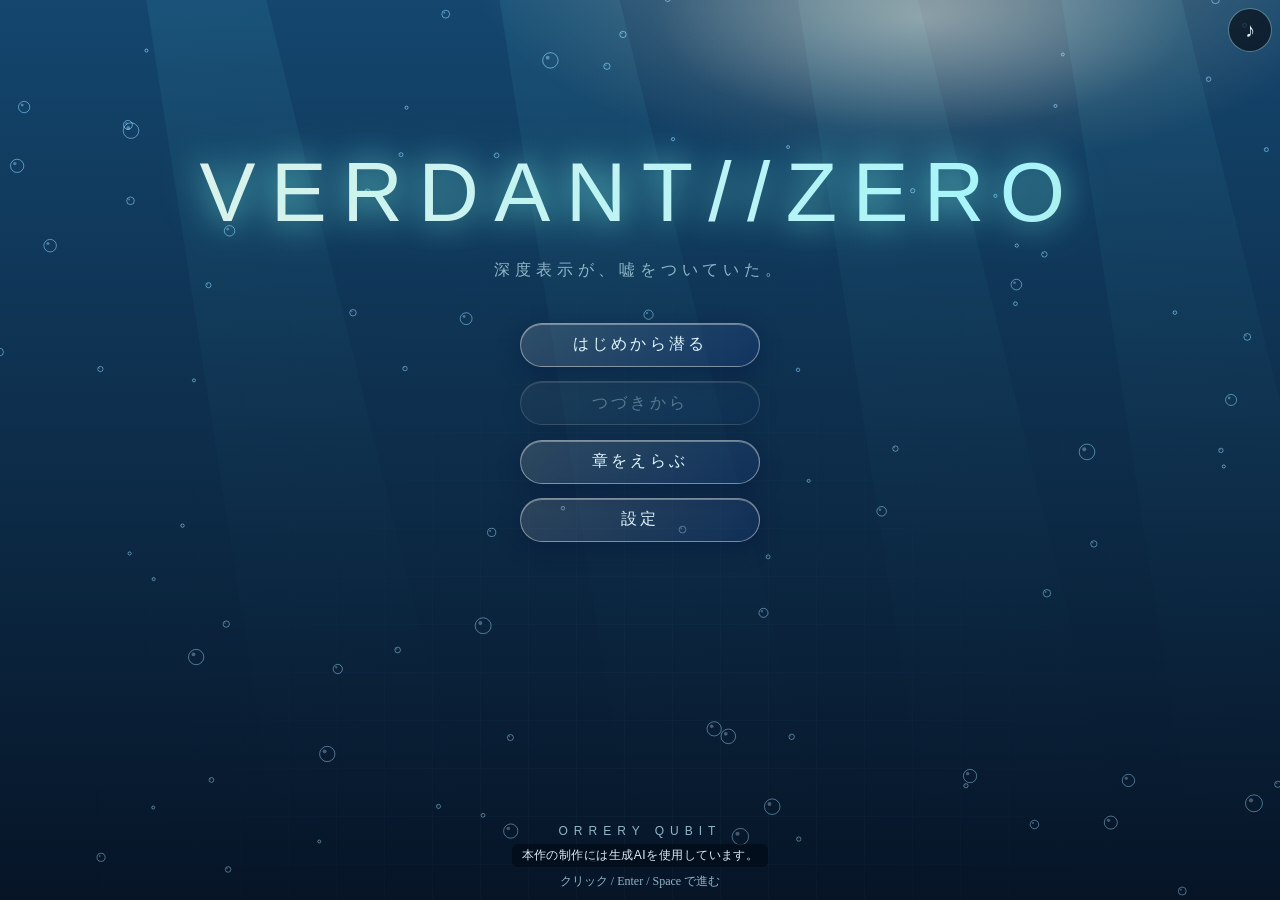
==== rpg/index.html @ 8828c5b6 "VERDANT//ZERO games: rpg and arena" ====
<!doctype html>
<html lang="ja">
<head>
<meta charset="utf-8">
<meta name="viewport" content="width=device-width,initial-scale=1">
<title>VERDANT//ZERO</title>
<link rel="icon" href="favicon.svg" type="image/svg+xml">
<link rel="alternate icon" href="favicon.ico">
<link rel="stylesheet" href="css/style.css">
</head>
<body>
<canvas id="sea"></canvas>
<div id="app">
  <button id="muteBtn" type="button" aria-label="音を消す" aria-pressed="false" title="音を消す（M）">♪</button>
    <section id="title" class="screen active">
    <div class="logo"><span class="v">VERDANT</span><span class="sl">//</span><span class="z">ZERO</span></div>
    <p class="sub">深度表示が、嘘をついていた。</p>
    <nav class="menu">
      <button data-act="new">はじめから潜る</button>
      <button data-act="continue" id="btnContinue">つづきから</button>
      <button data-act="chapters">章をえらぶ</button>
      <button data-act="config">設定</button>
    </nav>
    <footer class="title-foot">
      <p class="team">ORRERY QUBIT</p>
      <p class="ai-note" id="aiNote">本作の制作には生成AIを使用しています。</p>
      <p class="hint">クリック / Enter / Space で進む</p>
    </footer>
  </section>
    <section id="story" class="screen">
    <header id="hud">
      <div class="ep" id="hudEp"></div>
      <div class="depth" id="hudDepth"></div>
      <div class="me"><span class="nm" id="hudName">？？？</span> <span id="hudLv"></span> <span id="hudJob"></span>
        <span class="hp" id="hudHp"></span> <span id="hudPrs"></span> <span id="hudFrg"></span>
        <span class="harp" id="hudHarp" title="銛"></span></div>
      <div class="party" id="hudParty"></div>
    </header>
    <div id="stage"><img id="portrait" alt=""><div id="ptName"></div></div>
    <div id="textbox"><div id="text"></div><div id="next">▼</div></div>
    <nav id="sysbar"><button data-act="auto">オート</button><button data-act="log">ログ</button><button data-act="save">セーブ</button><button data-act="load">ロード</button><button data-act="config">設定</button><button data-act="totitle">タイトル</button></nav>
  </section>
    <section id="battle" class="screen">
    <div id="bTop"><div id="eName"></div><div id="eBar"><i></i></div><div id="eHp"></div><div id="bInfo"></div></div>
    <div id="bField"><div id="enemySprite"></div><div id="pops"></div><div id="meSprite"></div></div>
    <div id="bBottom">
      <div id="pStat"></div>
      <div id="cmds"><button data-cmd="attack">突く</button><button data-cmd="combo">連撃</button><button data-cmd="guard">構える</button>
        <button data-cmd="shift" class="opt">拍をずらす</button><button data-cmd="link" class="opt">連携技</button></div>
      <div id="blog"></div>
    </div>
  </section>
    <div id="modal" class="hidden"><div class="panel"><div id="mBody"></div><button id="mClose">閉じる</button></div></div>
</div>
<script src="data/numbers.js"></script>
<script src="assets/manifest.js"></script>
<script src="assets/audio_meta.js"></script>
<script src="data/scenario.js"></script>
<script src="data/events.js"></script>
<script src="data/battles.js"></script>
<script src="js/format.js"></script>
<script src="js/shared.js"></script>
<script src="js/state.js"></script>
<script src="js/battle.js"></script>
<script src="js/assets.js"></script>
<script src="js/audio.js"></script>
<script src="js/sprites.js"></script>
<script src="js/sea.js"></script>
<script src="js/main.js"></script>
</body>
</html>
---- rpg/css/style.css ----
:root{--mirror-outline:#ff4fd8;--ink:#dff6ff;--dim:#8fb6c8;--amber:#ffb547;--teal:#5fe0c8;--deep:#020a14;--glass:rgba(10,30,50,.55)}*{box-sizing:border-box}html,body{margin:0;height:100%;background:var(--deep);color:var(--ink);font-family:"Hiragino Mincho ProN","Yu Mincho","Noto Serif JP",serif;overflow:hidden}#sea{position:fixed;inset:0;width:100%;height:100%}#app{position:fixed;inset:0}.screen{position:absolute;inset:0;display:none;opacity:0;transition:opacity .8s}.screen.active{display:block;opacity:1}button{font:inherit;color:var(--ink);background:rgba(120,200,255,.08);border:1px solid rgba(160,220,255,.35);border-radius:999px;padding:.5em 1.4em;cursor:pointer;transition:.25s;backdrop-filter:blur(3px)}button:hover,button:focus{background:rgba(160,230,255,.22);box-shadow:0 0 18px rgba(140,220,255,.45);outline:none}button:disabled{opacity:.35;cursor:default}#title{text-align:center;padding-top:16vh}.logo{font-family:"Helvetica Neue",Arial,sans-serif;font-weight:200;letter-spacing:.35em;font-size:clamp(34px,7vw,84px);text-shadow:0 0 30px rgba(120,255,220,.5)}.logo .sl{color:var(--teal)}.logo .z{color:#aef3ff}.sub{color:var(--dim);letter-spacing:.3em;margin:1.2em 0 2.6em}.menu{display:flex;flex-direction:column;gap:.9em;align-items:center}.menu button{min-width:240px}.team{position:absolute;bottom:4.2em;width:100%;font-family:sans-serif;letter-spacing:.5em;font-size:12px;color:var(--dim)}.hint{position:absolute;bottom:1.2em;width:100%;font-size:12px;color:#5f8796}#hud{position:absolute;top:0;left:0;right:0;display:flex;flex-wrap:wrap;gap:.4em 1.4em;align-items:center;padding:.6em 1.2em;font-family:sans-serif;font-size:13px;background:linear-gradient(#020a14cc,#0000)}#hud .ep{color:var(--teal)}#hud .depth{color:#aef3ff;font-variant-numeric:tabular-nums}#hud .nm{font-weight:bold;letter-spacing:.1em}.harp{display:inline-flex;align-items:center;gap:.3em}.harp svg{width:16px;height:40px;vertical-align:middle}#hudParty{color:var(--dim)}#stage{position:absolute;right:6vw;bottom:24vh;height:68vh;width:min(40vw,420px);pointer-events:none}#portrait{height:100%;width:100%;object-fit:contain;filter:drop-shadow(0 0 22px rgba(140,230,255,.25));opacity:0;transition:opacity .6s}#portrait.on{opacity:1}#ptName{position:absolute;bottom:0;right:0;font-family:sans-serif;font-size:16px;font-weight:bold;color:var(--ink);text-shadow:0 0 3px #020a14,0 0 6px #020a14,0 1px 2px #000;background:rgba(2,10,20,.72);padding:.15em .5em;border-radius:4px}#textbox{position:absolute;left:4vw;right:4vw;bottom:5.5em;min-height:24vh;max-height:46vh;overflow:auto;padding:1.3em 1.8em;background:var(--glass);border:1px solid rgba(160,220,255,.25);border-radius:22px;backdrop-filter:blur(6px);line-height:2;font-size:clamp(15px,1.6vw,19px);cursor:pointer}#text p{margin:0 0 .3em;text-indent:1em;animation:rise .5s ease}#text p.d{text-indent:0}#text p.s{text-indent:0;font-family:sans-serif;color:#aef3ff;text-shadow:0 0 10px rgba(120,230,255,.6);letter-spacing:.05em}#text p.br{text-align:center;color:var(--dim);text-indent:0}#text h2{font-weight:normal;letter-spacing:.2em;color:var(--teal);margin:.2em 0 .8em;text-indent:0}#next{position:absolute;right:1.2em;bottom:.5em;animation:blink 1.2s infinite;color:var(--teal)}@keyframes blink{50%{opacity:.2}}@keyframes rise{from{opacity:0;transform:translateY(6px)}to{opacity:1}}#sysbar{position:absolute;bottom:1em;right:4vw;display:flex;gap:.5em;font-size:13px}#sysbar button{padding:.3em 1em}#sysbar button.on{background:rgba(95,224,200,.3)}#modal{position:fixed;inset:0;background:rgba(0,8,16,.7);display:flex;align-items:center;justify-content:center;z-index:9}#modal.hidden{display:none}.panel{background:#06182a;border:1px solid rgba(160,220,255,.3);border-radius:18px;padding:1.4em 1.8em;max-width:min(760px,92vw);max-height:84vh;overflow:auto;box-shadow:0 0 40px rgba(80,200,255,.2)}.panel h3{margin-top:0;color:var(--teal);font-weight:normal;letter-spacing:.2em}.slot{display:flex;justify-content:space-between;gap:1em;align-items:center;padding:.5em 0;border-bottom:1px solid #123}.chap{display:block;width:100%;text-align:left;margin:.3em 0;border-radius:10px}.logline{margin:.2em 0;font-size:14px;color:#cfe}input[type=text]{font:inherit;padding:.5em 1em;border-radius:999px;border:1px solid #5fe0c8;background:#021;color:var(--ink);width:14em}.namebub{display:inline-block;animation:sink 2.2s ease-in forwards;color:#aef3ff;font-size:28px}@keyframes sink{to{transform:translateY(160px) scale(.3);opacity:0;filter:blur(2px)}}#battle{background:radial-gradient(ellipse at 50% 30%,rgba(30,90,120,.35),transparent 70%)}#bTop{position:absolute;top:1.2em;left:50%;transform:translateX(-50%);text-align:center;font-family:sans-serif;min-width:320px}#eName{font-size:18px;letter-spacing:.1em}#eHp{font-variant-numeric:tabular-nums;color:#aef3ff;margin-top:.2em}#eBar{height:6px;border-radius:3px;background:#123;margin-top:.4em;overflow:hidden}#eBar i{display:block;height:100%;background:linear-gradient(90deg,#5fe0c8,#aef3ff);transition:width .4s}#bInfo{font-size:13px;color:var(--amber);margin-top:.4em;min-height:1.2em}#bField{position:absolute;top:20%;bottom:34%;left:0;right:0}#enemySprite{position:absolute;left:50%;top:10%;transform:translateX(-50%);width:200px;height:200px;border-radius:50%;background:radial-gradient(circle at 40% 35%,rgba(200,255,255,.7),rgba(60,160,200,.25) 45%,transparent 70%);animation:float 4s ease-in-out infinite}#enemySprite.weak{box-shadow:0 0 60px var(--amber)}#enemySprite.hit{animation:shake .25s}@keyframes float{50%{transform:translate(-50%,-14px)}}@keyframes shake{25%{margin-left:-8px}75%{margin-left:8px}}#meSprite{position:absolute;left:8vw;bottom:-10%;width:180px;height:320px}#pops{position:absolute;inset:0;pointer-events:none}.pop{position:absolute;font-family:sans-serif;font-weight:bold;font-size:26px;color:#fff;text-shadow:0 0 8px #5fe0c8;animation:popb 1.1s ease-out forwards}.pop.crit{color:#ffe08a;font-size:34px;text-shadow:0 0 14px #ffb547}.pop.dmg{color:#ff9a9a;text-shadow:0 0 8px #f55}.pop.heal{color:#bfffe8}@keyframes popb{0%{transform:scale(.4);opacity:0}25%{transform:scale(1.15);opacity:1}80%{opacity:1}100%{transform:translateY(-40px) scale(1.3);opacity:0}}#bBottom{position:absolute;left:4vw;right:4vw;bottom:1.2em;display:grid;grid-template-columns:1fr auto;gap:.6em 1.4em;background:var(--glass);border:1px solid rgba(160,220,255,.25);border-radius:22px;padding:1em 1.4em;font-family:sans-serif}#pStat{font-variant-numeric:tabular-nums}#cmds{display:flex;gap:.5em;flex-wrap:wrap;justify-content:flex-end}#cmds .opt{display:none}#cmds .opt.show{display:inline-block}#blog{grid-column:1/3;font-size:13px;color:var(--dim);height:4.6em;overflow:hidden}@media (max-width:600px){#stage{right:0;width:60vw;height:44vh;bottom:44vh}#portrait.on{opacity:.55}#textbox{left:2vw;right:2vw;bottom:4.2em;font-size:15px;padding:1em;max-height:52vh}#sysbar{left:2vw;right:2vw;flex-wrap:wrap;justify-content:flex-end}#sysbar button{padding:.25em .7em;font-size:12px}#hud{font-size:11px;gap:.2em .8em}#bBottom{grid-template-columns:1fr;left:2vw;right:2vw}#blog{grid-column:1}#cmds{justify-content:flex-start}#cmds button{padding:.4em .9em}.menu button{min-width:200px}#meSprite{width:80px;height:140px}}:root{--ultra:#1b3f8f;--pearl:#f4f1ea;--navy:#0a1630}#app::before{content:"";position:fixed;inset:0;pointer-events:none;background:radial-gradient(ellipse 60% 40% at 72% -5%,rgba(255,236,190,.35),transparent 60%),radial-gradient(ellipse 30% 18% at 72% 2%,rgba(255,255,255,.35),transparent 70%);mix-blend-mode:screen;animation:godray 9s ease-in-out infinite}@keyframes godray{50%{opacity:.65;transform:translateX(-2%)}}#app::after{content:"";position:fixed;inset:0;pointer-events:none;opacity:.06;background-image:linear-gradient(rgba(180,240,255,.6) 1px,transparent 1px),linear-gradient(90deg,rgba(180,240,255,.6) 1px,transparent 1px);background-size:48px 48px;mask-image:radial-gradient(ellipse at 50% 120%,#000,transparent 70%)}.logo{background:linear-gradient(100deg,#f4f1ea 0%,#aef3ff 40%,#ffb547 70%,#f4f1ea 100%);background-size:200% 100%;-webkit-background-clip:text;background-clip:text;color:transparent;animation:sheen 7s linear infinite;filter:drop-shadow(0 0 22px rgba(120,230,255,.45))}.logo .sl,.logo .z{color:transparent}@keyframes sheen{to{background-position:-200% 0}}.menu button{background:linear-gradient(135deg,rgba(244,241,234,.14),rgba(27,63,143,.25));border-color:rgba(244,241,234,.45);letter-spacing:.2em;box-shadow:inset 0 1px 0 rgba(255,255,255,.35),0 6px 22px rgba(0,20,60,.4)}.menu button:hover{transform:translateY(-2px) scale(1.03);box-shadow:0 0 28px rgba(255,181,71,.45),inset 0 1px 0 #fff8}#textbox{background:linear-gradient(160deg,rgba(244,241,234,.10),rgba(10,22,48,.62) 40%);box-shadow:inset 0 1px 0 rgba(255,255,255,.25),0 20px 60px rgba(0,10,30,.55)}#portrait{filter:drop-shadow(0 0 2px rgba(255,255,255,.6)) drop-shadow(0 0 28px rgba(255,220,160,.28))}.mirrorImg{filter:none}#enemySprite.drawn{background:none;border-radius:0;width:260px;height:260px}#enemySprite .esvg{width:100%;height:100%;overflow:visible}#enemySprite.weak .lure{animation:lure .5s ease-in-out infinite alternate}@keyframes lure{to{transform:scale(1.35);transform-origin:106px 10px;filter:brightness(1.6)}}#enemySprite.drawn.weak{box-shadow:none}#enemySprite:has(.mirrorImg){background:none;width:220px;height:300px;top:0}#meSprite img{filter:drop-shadow(0 0 14px rgba(255,220,160,.4))}.pop{font-family:"Helvetica Neue",Arial,sans-serif;letter-spacing:.04em;-webkit-text-stroke:.5px rgba(255,255,255,.6)}.pop::after{content:"";position:absolute;inset:-14px;border-radius:50%;border:1px solid rgba(200,250,255,.5);animation:ring .9s ease-out forwards}@keyframes ring{from{transform:scale(.3);opacity:1}to{transform:scale(1.6);opacity:0}}#hud{backdrop-filter:blur(2px)}.ai-note{position:absolute;bottom:2.4em;width:100%;font-family:sans-serif;font-size:11px;color:#8fb6c8;letter-spacing:.08em;margin:0}@media (max-width:600px){.ai-note{font-size:10px;bottom:2.6em}}#enemySprite .eimg{width:100%;height:100%;object-fit:contain;display:block}#title{padding-left:max(12px,env(safe-area-inset-left));padding-right:max(12px,env(safe-area-inset-right));box-sizing:border-box}.logo{display:block;max-width:100%;white-space:nowrap;overflow:visible;box-sizing:border-box;font-size:clamp(20px,8vw,84px);letter-spacing:clamp(.06em,1.2vw,.35em);margin-right:calc(-1 * clamp(.06em,1.2vw,.35em))}.title-foot{position:absolute;left:0;right:0;bottom:max(10px,env(safe-area-inset-bottom));z-index:5;display:flex;flex-direction:column;align-items:center;gap:6px;padding:0 12px}.title-foot .team,.title-foot .ai-note,.title-foot .hint{position:static;width:auto;margin:0;bottom:auto}.ai-note{color:#dbeef6;background:rgba(4,12,24,.72);padding:3px 10px;border-radius:6px;text-shadow:none;filter:none;mix-blend-mode:normal;font-size:12px;letter-spacing:.04em;position:relative;z-index:6}@media (max-width:600px){.ai-note{font-size:11px}}.title-foot .hint{color:#8fb6c8}#muteBtn{position:fixed;top:max(8px,env(safe-area-inset-top));right:max(8px,env(safe-area-inset-right));z-index:20;width:44px;height:44px;min-width:44px;min-height:44px;padding:0;border-radius:50%;border:1px solid rgba(174,243,255,.45);background:rgba(4,12,24,.72);color:#dbeef6;font-size:20px;line-height:1;cursor:pointer}#muteBtn[aria-pressed=true]{color:#ffb547;border-color:rgba(255,181,71,.6)}#muteBtn:focus-visible{outline:2px solid #aef3ff;outline-offset:2px}:root{--muteSlot:calc(44px + 16px + env(safe-area-inset-right))}#hud{padding-right:var(--muteSlot)}#bTop{min-width:0;width:min(320px,calc(100vw - 2 * var(--muteSlot)));box-sizing:border-box}#eName,#eHp,#bInfo{overflow-wrap:anywhere}#ptName{white-space:nowrap;max-width:100%;box-sizing:border-box}@media (max-width:600px){#ptName{right:max(12px,env(safe-area-inset-right))}}.nmHint{font-family:sans-serif;font-size:13px;color:#ffb547;min-height:1.4em;margin:.2em 0 0}.nmHint:empty{visibility:hidden}.scriptedLose{font-family:sans-serif;font-size:14px;color:#aef3ff}button{min-height:44px;min-width:44px;box-sizing:border-box}#sysbar button{display:inline-flex;align-items:center;justify-content:center}#cmds button{min-height:48px}.chap,#mClose{min-height:44px}input[type=range]{height:44px;margin:0;background:transparent}@media (max-width:600px){#sysbar{gap:.3em}#sysbar button{padding:0 .5em}}#nmIn{min-height:44px;box-sizing:border-box}@media (max-width:360px){#sysbar{gap:2px;left:1vw;right:1vw;flex-wrap:nowrap;justify-content:space-between}#sysbar button{padding:0 2px;font-size:11px;letter-spacing:0}}#meSprite.hit{animation:shake .25s}#ptName.off{visibility:hidden}@media (max-width:375px){#portrait.on{opacity:.8}}.retryHint{color:var(--amber);font-size:15px}.pop.multi{line-height:1;white-space:nowrap;animation:popm 1.1s ease-out forwards}.pop.multi::after{display:none}@keyframes popm{0%{opacity:0}15%{opacity:1}80%{opacity:1}100%{opacity:0}}.pop .shave{position:absolute;left:100%;bottom:0;line-height:1;margin-left:2px;font-size:16px;color:#bfe9ff;text-shadow:0 0 3px #020a14;-webkit-text-stroke:0;letter-spacing:0;white-space:nowrap}
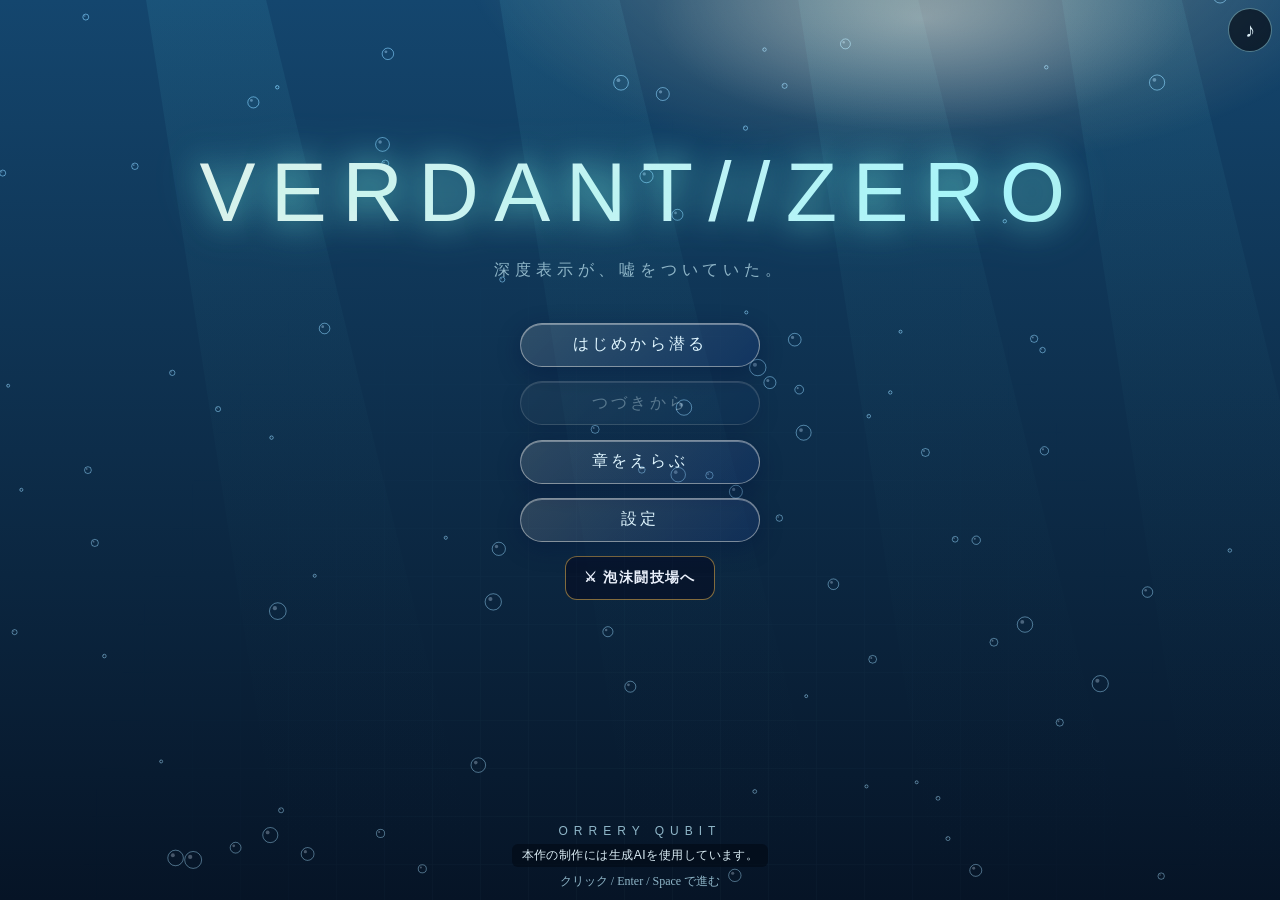
==== commit 99701646: "rpg: add title-screen link to arena" ====
--- a/rpg/index.html
+++ b/rpg/index.html
@@ -21,6 +21,7 @@
       <button data-act="chapters">章をえらぶ</button>
       <button data-act="config">設定</button>
     </nav>
+    <div class="tbtns"><a class="tl" href="../arena/">⚔ 泡沫闘技場へ</a></div>
     <footer class="title-foot">
       <p class="team">ORRERY QUBIT</p>
       <p class="ai-note" id="aiNote">本作の制作には生成AIを使用しています。</p>
--- a/rpg/css/style.css
+++ b/rpg/css/style.css
@@ -1 +1 @@
-:root{--mirror-outline:#ff4fd8;--ink:#dff6ff;--dim:#8fb6c8;--amber:#ffb547;--teal:#5fe0c8;--deep:#020a14;--glass:rgba(10,30,50,.55)}*{box-sizing:border-box}html,body{margin:0;height:100%;background:var(--deep);color:var(--ink);font-family:"Hiragino Mincho ProN","Yu Mincho","Noto Serif JP",serif;overflow:hidden}#sea{position:fixed;inset:0;width:100%;height:100%}#app{position:fixed;inset:0}.screen{position:absolute;inset:0;display:none;opacity:0;transition:opacity .8s}.screen.active{display:block;opacity:1}button{font:inherit;color:var(--ink);background:rgba(120,200,255,.08);border:1px solid rgba(160,220,255,.35);border-radius:999px;padding:.5em 1.4em;cursor:pointer;transition:.25s;backdrop-filter:blur(3px)}button:hover,button:focus{background:rgba(160,230,255,.22);box-shadow:0 0 18px rgba(140,220,255,.45);outline:none}button:disabled{opacity:.35;cursor:default}#title{text-align:center;padding-top:16vh}.logo{font-family:"Helvetica Neue",Arial,sans-serif;font-weight:200;letter-spacing:.35em;font-size:clamp(34px,7vw,84px);text-shadow:0 0 30px rgba(120,255,220,.5)}.logo .sl{color:var(--teal)}.logo .z{color:#aef3ff}.sub{color:var(--dim);letter-spacing:.3em;margin:1.2em 0 2.6em}.menu{display:flex;flex-direction:column;gap:.9em;align-items:center}.menu button{min-width:240px}.team{position:absolute;bottom:4.2em;width:100%;font-family:sans-serif;letter-spacing:.5em;font-size:12px;color:var(--dim)}.hint{position:absolute;bottom:1.2em;width:100%;font-size:12px;color:#5f8796}#hud{position:absolute;top:0;left:0;right:0;display:flex;flex-wrap:wrap;gap:.4em 1.4em;align-items:center;padding:.6em 1.2em;font-family:sans-serif;font-size:13px;background:linear-gradient(#020a14cc,#0000)}#hud .ep{color:var(--teal)}#hud .depth{color:#aef3ff;font-variant-numeric:tabular-nums}#hud .nm{font-weight:bold;letter-spacing:.1em}.harp{display:inline-flex;align-items:center;gap:.3em}.harp svg{width:16px;height:40px;vertical-align:middle}#hudParty{color:var(--dim)}#stage{position:absolute;right:6vw;bottom:24vh;height:68vh;width:min(40vw,420px);pointer-events:none}#portrait{height:100%;width:100%;object-fit:contain;filter:drop-shadow(0 0 22px rgba(140,230,255,.25));opacity:0;transition:opacity .6s}#portrait.on{opacity:1}#ptName{position:absolute;bottom:0;right:0;font-family:sans-serif;font-size:16px;font-weight:bold;color:var(--ink);text-shadow:0 0 3px #020a14,0 0 6px #020a14,0 1px 2px #000;background:rgba(2,10,20,.72);padding:.15em .5em;border-radius:4px}#textbox{position:absolute;left:4vw;right:4vw;bottom:5.5em;min-height:24vh;max-height:46vh;overflow:auto;padding:1.3em 1.8em;background:var(--glass);border:1px solid rgba(160,220,255,.25);border-radius:22px;backdrop-filter:blur(6px);line-height:2;font-size:clamp(15px,1.6vw,19px);cursor:pointer}#text p{margin:0 0 .3em;text-indent:1em;animation:rise .5s ease}#text p.d{text-indent:0}#text p.s{text-indent:0;font-family:sans-serif;color:#aef3ff;text-shadow:0 0 10px rgba(120,230,255,.6);letter-spacing:.05em}#text p.br{text-align:center;color:var(--dim);text-indent:0}#text h2{font-weight:normal;letter-spacing:.2em;color:var(--teal);margin:.2em 0 .8em;text-indent:0}#next{position:absolute;right:1.2em;bottom:.5em;animation:blink 1.2s infinite;color:var(--teal)}@keyframes blink{50%{opacity:.2}}@keyframes rise{from{opacity:0;transform:translateY(6px)}to{opacity:1}}#sysbar{position:absolute;bottom:1em;right:4vw;display:flex;gap:.5em;font-size:13px}#sysbar button{padding:.3em 1em}#sysbar button.on{background:rgba(95,224,200,.3)}#modal{position:fixed;inset:0;background:rgba(0,8,16,.7);display:flex;align-items:center;justify-content:center;z-index:9}#modal.hidden{display:none}.panel{background:#06182a;border:1px solid rgba(160,220,255,.3);border-radius:18px;padding:1.4em 1.8em;max-width:min(760px,92vw);max-height:84vh;overflow:auto;box-shadow:0 0 40px rgba(80,200,255,.2)}.panel h3{margin-top:0;color:var(--teal);font-weight:normal;letter-spacing:.2em}.slot{display:flex;justify-content:space-between;gap:1em;align-items:center;padding:.5em 0;border-bottom:1px solid #123}.chap{display:block;width:100%;text-align:left;margin:.3em 0;border-radius:10px}.logline{margin:.2em 0;font-size:14px;color:#cfe}input[type=text]{font:inherit;padding:.5em 1em;border-radius:999px;border:1px solid #5fe0c8;background:#021;color:var(--ink);width:14em}.namebub{display:inline-block;animation:sink 2.2s ease-in forwards;color:#aef3ff;font-size:28px}@keyframes sink{to{transform:translateY(160px) scale(.3);opacity:0;filter:blur(2px)}}#battle{background:radial-gradient(ellipse at 50% 30%,rgba(30,90,120,.35),transparent 70%)}#bTop{position:absolute;top:1.2em;left:50%;transform:translateX(-50%);text-align:center;font-family:sans-serif;min-width:320px}#eName{font-size:18px;letter-spacing:.1em}#eHp{font-variant-numeric:tabular-nums;color:#aef3ff;margin-top:.2em}#eBar{height:6px;border-radius:3px;background:#123;margin-top:.4em;overflow:hidden}#eBar i{display:block;height:100%;background:linear-gradient(90deg,#5fe0c8,#aef3ff);transition:width .4s}#bInfo{font-size:13px;color:var(--amber);margin-top:.4em;min-height:1.2em}#bField{position:absolute;top:20%;bottom:34%;left:0;right:0}#enemySprite{position:absolute;left:50%;top:10%;transform:translateX(-50%);width:200px;height:200px;border-radius:50%;background:radial-gradient(circle at 40% 35%,rgba(200,255,255,.7),rgba(60,160,200,.25) 45%,transparent 70%);animation:float 4s ease-in-out infinite}#enemySprite.weak{box-shadow:0 0 60px var(--amber)}#enemySprite.hit{animation:shake .25s}@keyframes float{50%{transform:translate(-50%,-14px)}}@keyframes shake{25%{margin-left:-8px}75%{margin-left:8px}}#meSprite{position:absolute;left:8vw;bottom:-10%;width:180px;height:320px}#pops{position:absolute;inset:0;pointer-events:none}.pop{position:absolute;font-family:sans-serif;font-weight:bold;font-size:26px;color:#fff;text-shadow:0 0 8px #5fe0c8;animation:popb 1.1s ease-out forwards}.pop.crit{color:#ffe08a;font-size:34px;text-shadow:0 0 14px #ffb547}.pop.dmg{color:#ff9a9a;text-shadow:0 0 8px #f55}.pop.heal{color:#bfffe8}@keyframes popb{0%{transform:scale(.4);opacity:0}25%{transform:scale(1.15);opacity:1}80%{opacity:1}100%{transform:translateY(-40px) scale(1.3);opacity:0}}#bBottom{position:absolute;left:4vw;right:4vw;bottom:1.2em;display:grid;grid-template-columns:1fr auto;gap:.6em 1.4em;background:var(--glass);border:1px solid rgba(160,220,255,.25);border-radius:22px;padding:1em 1.4em;font-family:sans-serif}#pStat{font-variant-numeric:tabular-nums}#cmds{display:flex;gap:.5em;flex-wrap:wrap;justify-content:flex-end}#cmds .opt{display:none}#cmds .opt.show{display:inline-block}#blog{grid-column:1/3;font-size:13px;color:var(--dim);height:4.6em;overflow:hidden}@media (max-width:600px){#stage{right:0;width:60vw;height:44vh;bottom:44vh}#portrait.on{opacity:.55}#textbox{left:2vw;right:2vw;bottom:4.2em;font-size:15px;padding:1em;max-height:52vh}#sysbar{left:2vw;right:2vw;flex-wrap:wrap;justify-content:flex-end}#sysbar button{padding:.25em .7em;font-size:12px}#hud{font-size:11px;gap:.2em .8em}#bBottom{grid-template-columns:1fr;left:2vw;right:2vw}#blog{grid-column:1}#cmds{justify-content:flex-start}#cmds button{padding:.4em .9em}.menu button{min-width:200px}#meSprite{width:80px;height:140px}}:root{--ultra:#1b3f8f;--pearl:#f4f1ea;--navy:#0a1630}#app::before{content:"";position:fixed;inset:0;pointer-events:none;background:radial-gradient(ellipse 60% 40% at 72% -5%,rgba(255,236,190,.35),transparent 60%),radial-gradient(ellipse 30% 18% at 72% 2%,rgba(255,255,255,.35),transparent 70%);mix-blend-mode:screen;animation:godray 9s ease-in-out infinite}@keyframes godray{50%{opacity:.65;transform:translateX(-2%)}}#app::after{content:"";position:fixed;inset:0;pointer-events:none;opacity:.06;background-image:linear-gradient(rgba(180,240,255,.6) 1px,transparent 1px),linear-gradient(90deg,rgba(180,240,255,.6) 1px,transparent 1px);background-size:48px 48px;mask-image:radial-gradient(ellipse at 50% 120%,#000,transparent 70%)}.logo{background:linear-gradient(100deg,#f4f1ea 0%,#aef3ff 40%,#ffb547 70%,#f4f1ea 100%);background-size:200% 100%;-webkit-background-clip:text;background-clip:text;color:transparent;animation:sheen 7s linear infinite;filter:drop-shadow(0 0 22px rgba(120,230,255,.45))}.logo .sl,.logo .z{color:transparent}@keyframes sheen{to{background-position:-200% 0}}.menu button{background:linear-gradient(135deg,rgba(244,241,234,.14),rgba(27,63,143,.25));border-color:rgba(244,241,234,.45);letter-spacing:.2em;box-shadow:inset 0 1px 0 rgba(255,255,255,.35),0 6px 22px rgba(0,20,60,.4)}.menu button:hover{transform:translateY(-2px) scale(1.03);box-shadow:0 0 28px rgba(255,181,71,.45),inset 0 1px 0 #fff8}#textbox{background:linear-gradient(160deg,rgba(244,241,234,.10),rgba(10,22,48,.62) 40%);box-shadow:inset 0 1px 0 rgba(255,255,255,.25),0 20px 60px rgba(0,10,30,.55)}#portrait{filter:drop-shadow(0 0 2px rgba(255,255,255,.6)) drop-shadow(0 0 28px rgba(255,220,160,.28))}.mirrorImg{filter:none}#enemySprite.drawn{background:none;border-radius:0;width:260px;height:260px}#enemySprite .esvg{width:100%;height:100%;overflow:visible}#enemySprite.weak .lure{animation:lure .5s ease-in-out infinite alternate}@keyframes lure{to{transform:scale(1.35);transform-origin:106px 10px;filter:brightness(1.6)}}#enemySprite.drawn.weak{box-shadow:none}#enemySprite:has(.mirrorImg){background:none;width:220px;height:300px;top:0}#meSprite img{filter:drop-shadow(0 0 14px rgba(255,220,160,.4))}.pop{font-family:"Helvetica Neue",Arial,sans-serif;letter-spacing:.04em;-webkit-text-stroke:.5px rgba(255,255,255,.6)}.pop::after{content:"";position:absolute;inset:-14px;border-radius:50%;border:1px solid rgba(200,250,255,.5);animation:ring .9s ease-out forwards}@keyframes ring{from{transform:scale(.3);opacity:1}to{transform:scale(1.6);opacity:0}}#hud{backdrop-filter:blur(2px)}.ai-note{position:absolute;bottom:2.4em;width:100%;font-family:sans-serif;font-size:11px;color:#8fb6c8;letter-spacing:.08em;margin:0}@media (max-width:600px){.ai-note{font-size:10px;bottom:2.6em}}#enemySprite .eimg{width:100%;height:100%;object-fit:contain;display:block}#title{padding-left:max(12px,env(safe-area-inset-left));padding-right:max(12px,env(safe-area-inset-right));box-sizing:border-box}.logo{display:block;max-width:100%;white-space:nowrap;overflow:visible;box-sizing:border-box;font-size:clamp(20px,8vw,84px);letter-spacing:clamp(.06em,1.2vw,.35em);margin-right:calc(-1 * clamp(.06em,1.2vw,.35em))}.title-foot{position:absolute;left:0;right:0;bottom:max(10px,env(safe-area-inset-bottom));z-index:5;display:flex;flex-direction:column;align-items:center;gap:6px;padding:0 12px}.title-foot .team,.title-foot .ai-note,.title-foot .hint{position:static;width:auto;margin:0;bottom:auto}.ai-note{color:#dbeef6;background:rgba(4,12,24,.72);padding:3px 10px;border-radius:6px;text-shadow:none;filter:none;mix-blend-mode:normal;font-size:12px;letter-spacing:.04em;position:relative;z-index:6}@media (max-width:600px){.ai-note{font-size:11px}}.title-foot .hint{color:#8fb6c8}#muteBtn{position:fixed;top:max(8px,env(safe-area-inset-top));right:max(8px,env(safe-area-inset-right));z-index:20;width:44px;height:44px;min-width:44px;min-height:44px;padding:0;border-radius:50%;border:1px solid rgba(174,243,255,.45);background:rgba(4,12,24,.72);color:#dbeef6;font-size:20px;line-height:1;cursor:pointer}#muteBtn[aria-pressed=true]{color:#ffb547;border-color:rgba(255,181,71,.6)}#muteBtn:focus-visible{outline:2px solid #aef3ff;outline-offset:2px}:root{--muteSlot:calc(44px + 16px + env(safe-area-inset-right))}#hud{padding-right:var(--muteSlot)}#bTop{min-width:0;width:min(320px,calc(100vw - 2 * var(--muteSlot)));box-sizing:border-box}#eName,#eHp,#bInfo{overflow-wrap:anywhere}#ptName{white-space:nowrap;max-width:100%;box-sizing:border-box}@media (max-width:600px){#ptName{right:max(12px,env(safe-area-inset-right))}}.nmHint{font-family:sans-serif;font-size:13px;color:#ffb547;min-height:1.4em;margin:.2em 0 0}.nmHint:empty{visibility:hidden}.scriptedLose{font-family:sans-serif;font-size:14px;color:#aef3ff}button{min-height:44px;min-width:44px;box-sizing:border-box}#sysbar button{display:inline-flex;align-items:center;justify-content:center}#cmds button{min-height:48px}.chap,#mClose{min-height:44px}input[type=range]{height:44px;margin:0;background:transparent}@media (max-width:600px){#sysbar{gap:.3em}#sysbar button{padding:0 .5em}}#nmIn{min-height:44px;box-sizing:border-box}@media (max-width:360px){#sysbar{gap:2px;left:1vw;right:1vw;flex-wrap:nowrap;justify-content:space-between}#sysbar button{padding:0 2px;font-size:11px;letter-spacing:0}}#meSprite.hit{animation:shake .25s}#ptName.off{visibility:hidden}@media (max-width:375px){#portrait.on{opacity:.8}}.retryHint{color:var(--amber);font-size:15px}.pop.multi{line-height:1;white-space:nowrap;animation:popm 1.1s ease-out forwards}.pop.multi::after{display:none}@keyframes popm{0%{opacity:0}15%{opacity:1}80%{opacity:1}100%{opacity:0}}.pop .shave{position:absolute;left:100%;bottom:0;line-height:1;margin-left:2px;font-size:16px;color:#bfe9ff;text-shadow:0 0 3px #020a14;-webkit-text-stroke:0;letter-spacing:0;white-space:nowrap}
+:root{--mirror-outline:#ff4fd8;--ink:#dff6ff;--dim:#8fb6c8;--amber:#ffb547;--teal:#5fe0c8;--deep:#020a14;--glass:rgba(10,30,50,.55)}*{box-sizing:border-box}html,body{margin:0;height:100%;background:var(--deep);color:var(--ink);font-family:"Hiragino Mincho ProN","Yu Mincho","Noto Serif JP",serif;overflow:hidden}#sea{position:fixed;inset:0;width:100%;height:100%}#app{position:fixed;inset:0}.screen{position:absolute;inset:0;display:none;opacity:0;transition:opacity .8s}.screen.active{display:block;opacity:1}button{font:inherit;color:var(--ink);background:rgba(120,200,255,.08);border:1px solid rgba(160,220,255,.35);border-radius:999px;padding:.5em 1.4em;cursor:pointer;transition:.25s;backdrop-filter:blur(3px)}button:hover,button:focus{background:rgba(160,230,255,.22);box-shadow:0 0 18px rgba(140,220,255,.45);outline:none}button:disabled{opacity:.35;cursor:default}#title{text-align:center;padding-top:16vh}.logo{font-family:"Helvetica Neue",Arial,sans-serif;font-weight:200;letter-spacing:.35em;font-size:clamp(34px,7vw,84px);text-shadow:0 0 30px rgba(120,255,220,.5)}.logo .sl{color:var(--teal)}.logo .z{color:#aef3ff}.sub{color:var(--dim);letter-spacing:.3em;margin:1.2em 0 2.6em}.menu{display:flex;flex-direction:column;gap:.9em;align-items:center}.menu button{min-width:240px}.team{position:absolute;bottom:4.2em;width:100%;font-family:sans-serif;letter-spacing:.5em;font-size:12px;color:var(--dim)}.hint{position:absolute;bottom:1.2em;width:100%;font-size:12px;color:#5f8796}#hud{position:absolute;top:0;left:0;right:0;display:flex;flex-wrap:wrap;gap:.4em 1.4em;align-items:center;padding:.6em 1.2em;font-family:sans-serif;font-size:13px;background:linear-gradient(#020a14cc,#0000)}#hud .ep{color:var(--teal)}#hud .depth{color:#aef3ff;font-variant-numeric:tabular-nums}#hud .nm{font-weight:bold;letter-spacing:.1em}.harp{display:inline-flex;align-items:center;gap:.3em}.harp svg{width:16px;height:40px;vertical-align:middle}#hudParty{color:var(--dim)}#stage{position:absolute;right:6vw;bottom:24vh;height:68vh;width:min(40vw,420px);pointer-events:none}#portrait{height:100%;width:100%;object-fit:contain;filter:drop-shadow(0 0 22px rgba(140,230,255,.25));opacity:0;transition:opacity .6s}#portrait.on{opacity:1}#ptName{position:absolute;bottom:0;right:0;font-family:sans-serif;font-size:16px;font-weight:bold;color:var(--ink);text-shadow:0 0 3px #020a14,0 0 6px #020a14,0 1px 2px #000;background:rgba(2,10,20,.72);padding:.15em .5em;border-radius:4px}#textbox{position:absolute;left:4vw;right:4vw;bottom:5.5em;min-height:24vh;max-height:46vh;overflow:auto;padding:1.3em 1.8em;background:var(--glass);border:1px solid rgba(160,220,255,.25);border-radius:22px;backdrop-filter:blur(6px);line-height:2;font-size:clamp(15px,1.6vw,19px);cursor:pointer}#text p{margin:0 0 .3em;text-indent:1em;animation:rise .5s ease}#text p.d{text-indent:0}#text p.s{text-indent:0;font-family:sans-serif;color:#aef3ff;text-shadow:0 0 10px rgba(120,230,255,.6);letter-spacing:.05em}#text p.br{text-align:center;color:var(--dim);text-indent:0}#text h2{font-weight:normal;letter-spacing:.2em;color:var(--teal);margin:.2em 0 .8em;text-indent:0}#next{position:absolute;right:1.2em;bottom:.5em;animation:blink 1.2s infinite;color:var(--teal)}@keyframes blink{50%{opacity:.2}}@keyframes rise{from{opacity:0;transform:translateY(6px)}to{opacity:1}}#sysbar{position:absolute;bottom:1em;right:4vw;display:flex;gap:.5em;font-size:13px}#sysbar button{padding:.3em 1em}#sysbar button.on{background:rgba(95,224,200,.3)}#modal{position:fixed;inset:0;background:rgba(0,8,16,.7);display:flex;align-items:center;justify-content:center;z-index:9}#modal.hidden{display:none}.panel{background:#06182a;border:1px solid rgba(160,220,255,.3);border-radius:18px;padding:1.4em 1.8em;max-width:min(760px,92vw);max-height:84vh;overflow:auto;box-shadow:0 0 40px rgba(80,200,255,.2)}.panel h3{margin-top:0;color:var(--teal);font-weight:normal;letter-spacing:.2em}.slot{display:flex;justify-content:space-between;gap:1em;align-items:center;padding:.5em 0;border-bottom:1px solid #123}.chap{display:block;width:100%;text-align:left;margin:.3em 0;border-radius:10px}.logline{margin:.2em 0;font-size:14px;color:#cfe}input[type=text]{font:inherit;padding:.5em 1em;border-radius:999px;border:1px solid #5fe0c8;background:#021;color:var(--ink);width:14em}.namebub{display:inline-block;animation:sink 2.2s ease-in forwards;color:#aef3ff;font-size:28px}@keyframes sink{to{transform:translateY(160px) scale(.3);opacity:0;filter:blur(2px)}}#battle{background:radial-gradient(ellipse at 50% 30%,rgba(30,90,120,.35),transparent 70%)}#bTop{position:absolute;top:1.2em;left:50%;transform:translateX(-50%);text-align:center;font-family:sans-serif;min-width:320px}#eName{font-size:18px;letter-spacing:.1em}#eHp{font-variant-numeric:tabular-nums;color:#aef3ff;margin-top:.2em}#eBar{height:6px;border-radius:3px;background:#123;margin-top:.4em;overflow:hidden}#eBar i{display:block;height:100%;background:linear-gradient(90deg,#5fe0c8,#aef3ff);transition:width .4s}#bInfo{font-size:13px;color:var(--amber);margin-top:.4em;min-height:1.2em}#bField{position:absolute;top:20%;bottom:34%;left:0;right:0}#enemySprite{position:absolute;left:50%;top:10%;transform:translateX(-50%);width:200px;height:200px;border-radius:50%;background:radial-gradient(circle at 40% 35%,rgba(200,255,255,.7),rgba(60,160,200,.25) 45%,transparent 70%);animation:float 4s ease-in-out infinite}#enemySprite.weak{box-shadow:0 0 60px var(--amber)}#enemySprite.hit{animation:shake .25s}@keyframes float{50%{transform:translate(-50%,-14px)}}@keyframes shake{25%{margin-left:-8px}75%{margin-left:8px}}#meSprite{position:absolute;left:8vw;bottom:-10%;width:180px;height:320px}#pops{position:absolute;inset:0;pointer-events:none}.pop{position:absolute;font-family:sans-serif;font-weight:bold;font-size:26px;color:#fff;text-shadow:0 0 8px #5fe0c8;animation:popb 1.1s ease-out forwards}.pop.crit{color:#ffe08a;font-size:34px;text-shadow:0 0 14px #ffb547}.pop.dmg{color:#ff9a9a;text-shadow:0 0 8px #f55}.pop.heal{color:#bfffe8}@keyframes popb{0%{transform:scale(.4);opacity:0}25%{transform:scale(1.15);opacity:1}80%{opacity:1}100%{transform:translateY(-40px) scale(1.3);opacity:0}}#bBottom{position:absolute;left:4vw;right:4vw;bottom:1.2em;display:grid;grid-template-columns:1fr auto;gap:.6em 1.4em;background:var(--glass);border:1px solid rgba(160,220,255,.25);border-radius:22px;padding:1em 1.4em;font-family:sans-serif}#pStat{font-variant-numeric:tabular-nums}#cmds{display:flex;gap:.5em;flex-wrap:wrap;justify-content:flex-end}#cmds .opt{display:none}#cmds .opt.show{display:inline-block}#blog{grid-column:1/3;font-size:13px;color:var(--dim);height:4.6em;overflow:hidden}@media (max-width:600px){#stage{right:0;width:60vw;height:44vh;bottom:44vh}#portrait.on{opacity:.55}#textbox{left:2vw;right:2vw;bottom:4.2em;font-size:15px;padding:1em;max-height:52vh}#sysbar{left:2vw;right:2vw;flex-wrap:wrap;justify-content:flex-end}#sysbar button{padding:.25em .7em;font-size:12px}#hud{font-size:11px;gap:.2em .8em}#bBottom{grid-template-columns:1fr;left:2vw;right:2vw}#blog{grid-column:1}#cmds{justify-content:flex-start}#cmds button{padding:.4em .9em}.menu button{min-width:200px}#meSprite{width:80px;height:140px}}:root{--ultra:#1b3f8f;--pearl:#f4f1ea;--navy:#0a1630}#app::before{content:"";position:fixed;inset:0;pointer-events:none;background:radial-gradient(ellipse 60% 40% at 72% -5%,rgba(255,236,190,.35),transparent 60%),radial-gradient(ellipse 30% 18% at 72% 2%,rgba(255,255,255,.35),transparent 70%);mix-blend-mode:screen;animation:godray 9s ease-in-out infinite}@keyframes godray{50%{opacity:.65;transform:translateX(-2%)}}#app::after{content:"";position:fixed;inset:0;pointer-events:none;opacity:.06;background-image:linear-gradient(rgba(180,240,255,.6) 1px,transparent 1px),linear-gradient(90deg,rgba(180,240,255,.6) 1px,transparent 1px);background-size:48px 48px;mask-image:radial-gradient(ellipse at 50% 120%,#000,transparent 70%)}.logo{background:linear-gradient(100deg,#f4f1ea 0%,#aef3ff 40%,#ffb547 70%,#f4f1ea 100%);background-size:200% 100%;-webkit-background-clip:text;background-clip:text;color:transparent;animation:sheen 7s linear infinite;filter:drop-shadow(0 0 22px rgba(120,230,255,.45))}.logo .sl,.logo .z{color:transparent}@keyframes sheen{to{background-position:-200% 0}}.menu button{background:linear-gradient(135deg,rgba(244,241,234,.14),rgba(27,63,143,.25));border-color:rgba(244,241,234,.45);letter-spacing:.2em;box-shadow:inset 0 1px 0 rgba(255,255,255,.35),0 6px 22px rgba(0,20,60,.4)}.menu button:hover{transform:translateY(-2px) scale(1.03);box-shadow:0 0 28px rgba(255,181,71,.45),inset 0 1px 0 #fff8}#textbox{background:linear-gradient(160deg,rgba(244,241,234,.10),rgba(10,22,48,.62) 40%);box-shadow:inset 0 1px 0 rgba(255,255,255,.25),0 20px 60px rgba(0,10,30,.55)}#portrait{filter:drop-shadow(0 0 2px rgba(255,255,255,.6)) drop-shadow(0 0 28px rgba(255,220,160,.28))}.mirrorImg{filter:none}#enemySprite.drawn{background:none;border-radius:0;width:260px;height:260px}#enemySprite .esvg{width:100%;height:100%;overflow:visible}#enemySprite.weak .lure{animation:lure .5s ease-in-out infinite alternate}@keyframes lure{to{transform:scale(1.35);transform-origin:106px 10px;filter:brightness(1.6)}}#enemySprite.drawn.weak{box-shadow:none}#enemySprite:has(.mirrorImg){background:none;width:220px;height:300px;top:0}#meSprite img{filter:drop-shadow(0 0 14px rgba(255,220,160,.4))}.pop{font-family:"Helvetica Neue",Arial,sans-serif;letter-spacing:.04em;-webkit-text-stroke:.5px rgba(255,255,255,.6)}.pop::after{content:"";position:absolute;inset:-14px;border-radius:50%;border:1px solid rgba(200,250,255,.5);animation:ring .9s ease-out forwards}@keyframes ring{from{transform:scale(.3);opacity:1}to{transform:scale(1.6);opacity:0}}#hud{backdrop-filter:blur(2px)}.ai-note{position:absolute;bottom:2.4em;width:100%;font-family:sans-serif;font-size:11px;color:#8fb6c8;letter-spacing:.08em;margin:0}@media (max-width:600px){.ai-note{font-size:10px;bottom:2.6em}}#enemySprite .eimg{width:100%;height:100%;object-fit:contain;display:block}#title{padding-left:max(12px,env(safe-area-inset-left));padding-right:max(12px,env(safe-area-inset-right));box-sizing:border-box}.logo{display:block;max-width:100%;white-space:nowrap;overflow:visible;box-sizing:border-box;font-size:clamp(20px,8vw,84px);letter-spacing:clamp(.06em,1.2vw,.35em);margin-right:calc(-1 * clamp(.06em,1.2vw,.35em))}.title-foot{position:absolute;left:0;right:0;bottom:max(10px,env(safe-area-inset-bottom));z-index:5;display:flex;flex-direction:column;align-items:center;gap:6px;padding:0 12px}.title-foot .team,.title-foot .ai-note,.title-foot .hint{position:static;width:auto;margin:0;bottom:auto}.ai-note{color:#dbeef6;background:rgba(4,12,24,.72);padding:3px 10px;border-radius:6px;text-shadow:none;filter:none;mix-blend-mode:normal;font-size:12px;letter-spacing:.04em;position:relative;z-index:6}@media (max-width:600px){.ai-note{font-size:11px}}.title-foot .hint{color:#8fb6c8}#muteBtn{position:fixed;top:max(8px,env(safe-area-inset-top));right:max(8px,env(safe-area-inset-right));z-index:20;width:44px;height:44px;min-width:44px;min-height:44px;padding:0;border-radius:50%;border:1px solid rgba(174,243,255,.45);background:rgba(4,12,24,.72);color:#dbeef6;font-size:20px;line-height:1;cursor:pointer}#muteBtn[aria-pressed=true]{color:#ffb547;border-color:rgba(255,181,71,.6)}#muteBtn:focus-visible{outline:2px solid #aef3ff;outline-offset:2px}:root{--muteSlot:calc(44px + 16px + env(safe-area-inset-right))}#hud{padding-right:var(--muteSlot)}#bTop{min-width:0;width:min(320px,calc(100vw - 2 * var(--muteSlot)));box-sizing:border-box}#eName,#eHp,#bInfo{overflow-wrap:anywhere}#ptName{white-space:nowrap;max-width:100%;box-sizing:border-box}@media (max-width:600px){#ptName{right:max(12px,env(safe-area-inset-right))}}.nmHint{font-family:sans-serif;font-size:13px;color:#ffb547;min-height:1.4em;margin:.2em 0 0}.nmHint:empty{visibility:hidden}.scriptedLose{font-family:sans-serif;font-size:14px;color:#aef3ff}button{min-height:44px;min-width:44px;box-sizing:border-box}#sysbar button{display:inline-flex;align-items:center;justify-content:center}#cmds button{min-height:48px}.chap,#mClose{min-height:44px}input[type=range]{height:44px;margin:0;background:transparent}@media (max-width:600px){#sysbar{gap:.3em}#sysbar button{padding:0 .5em}}#nmIn{min-height:44px;box-sizing:border-box}@media (max-width:360px){#sysbar{gap:2px;left:1vw;right:1vw;flex-wrap:nowrap;justify-content:space-between}#sysbar button{padding:0 2px;font-size:11px;letter-spacing:0}}#meSprite.hit{animation:shake .25s}#ptName.off{visibility:hidden}@media (max-width:375px){#portrait.on{opacity:.8}}.retryHint{color:var(--amber);font-size:15px}.pop.multi{line-height:1;white-space:nowrap;animation:popm 1.1s ease-out forwards}.pop.multi::after{display:none}@keyframes popm{0%{opacity:0}15%{opacity:1}80%{opacity:1}100%{opacity:0}}.pop .shave{position:absolute;left:100%;bottom:0;line-height:1;margin-left:2px;font-size:16px;color:#bfe9ff;text-shadow:0 0 3px #020a14;-webkit-text-stroke:0;letter-spacing:0;white-space:nowrap}#title .tbtns{margin-top:14px}a.tl{display:inline-flex;align-items:center;justify-content:center;min-height:44px;box-sizing:border-box;color:#eaf0fb;text-decoration:none;font-size:14px;font-weight:700;padding:8px 18px;border-radius:12px;border:1px solid rgba(214,165,72,.6);background:rgba(6,10,32,.6);letter-spacing:.1em}a.tl:hover{background:rgba(42,60,158,.7)}
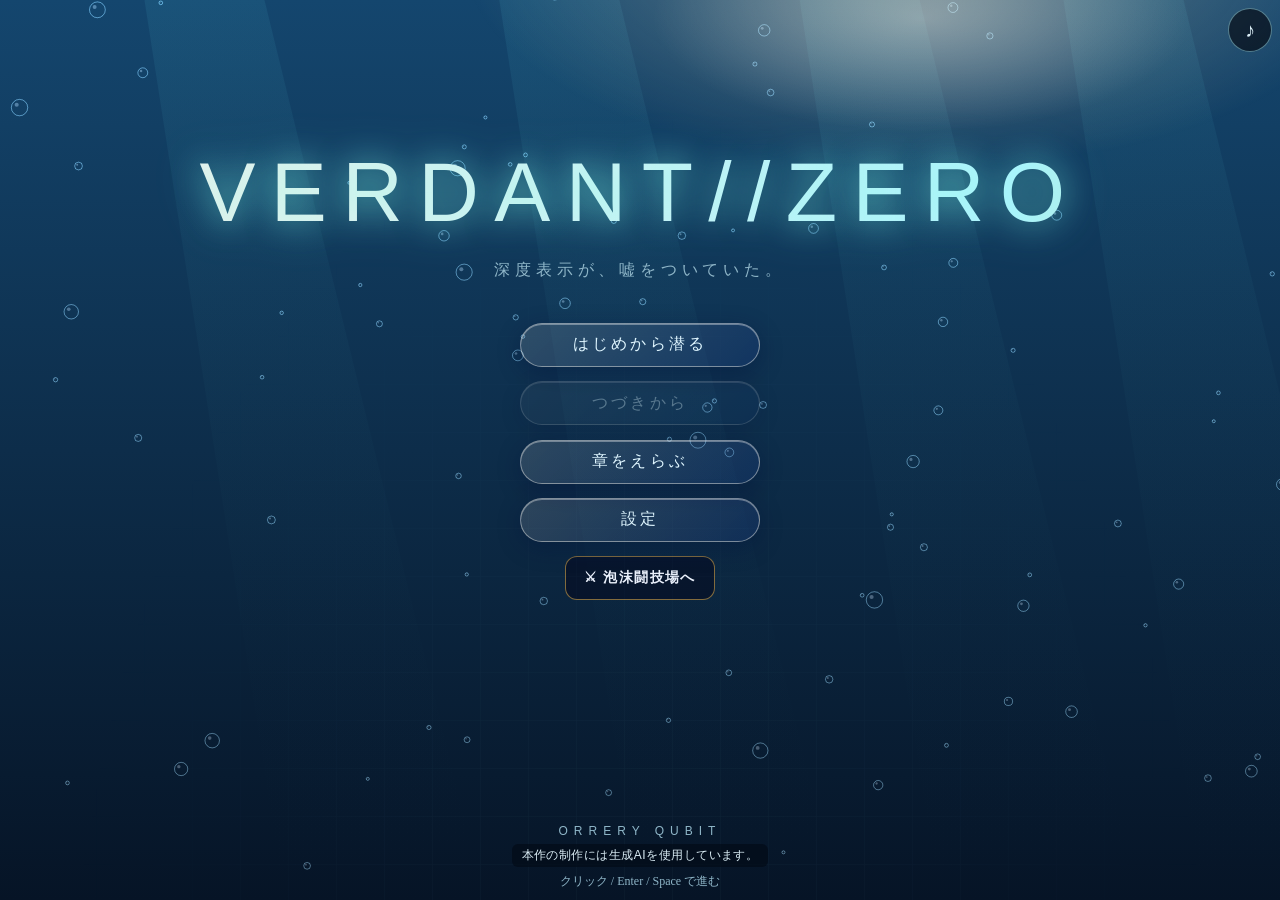
==== commit aff64171: "rpg: act2 build c8e1b119 (ep00-20); arena v17 3be2ecb6" ====
--- a/rpg/index.html
+++ b/rpg/index.html
@@ -63,6 +63,7 @@
 <script src="js/shared.js"></script>
 <script src="js/state.js"></script>
 <script src="js/battle.js"></script>
+<script src="js/battle-act2.js"></script>
 <script src="js/assets.js"></script>
 <script src="js/audio.js"></script>
 <script src="js/sprites.js"></script>
--- a/rpg/css/style.css
+++ b/rpg/css/style.css
@@ -1 +1 @@
-:root{--mirror-outline:#ff4fd8;--ink:#dff6ff;--dim:#8fb6c8;--amber:#ffb547;--teal:#5fe0c8;--deep:#020a14;--glass:rgba(10,30,50,.55)}*{box-sizing:border-box}html,body{margin:0;height:100%;background:var(--deep);color:var(--ink);font-family:"Hiragino Mincho ProN","Yu Mincho","Noto Serif JP",serif;overflow:hidden}#sea{position:fixed;inset:0;width:100%;height:100%}#app{position:fixed;inset:0}.screen{position:absolute;inset:0;display:none;opacity:0;transition:opacity .8s}.screen.active{display:block;opacity:1}button{font:inherit;color:var(--ink);background:rgba(120,200,255,.08);border:1px solid rgba(160,220,255,.35);border-radius:999px;padding:.5em 1.4em;cursor:pointer;transition:.25s;backdrop-filter:blur(3px)}button:hover,button:focus{background:rgba(160,230,255,.22);box-shadow:0 0 18px rgba(140,220,255,.45);outline:none}button:disabled{opacity:.35;cursor:default}#title{text-align:center;padding-top:16vh}.logo{font-family:"Helvetica Neue",Arial,sans-serif;font-weight:200;letter-spacing:.35em;font-size:clamp(34px,7vw,84px);text-shadow:0 0 30px rgba(120,255,220,.5)}.logo .sl{color:var(--teal)}.logo .z{color:#aef3ff}.sub{color:var(--dim);letter-spacing:.3em;margin:1.2em 0 2.6em}.menu{display:flex;flex-direction:column;gap:.9em;align-items:center}.menu button{min-width:240px}.team{position:absolute;bottom:4.2em;width:100%;font-family:sans-serif;letter-spacing:.5em;font-size:12px;color:var(--dim)}.hint{position:absolute;bottom:1.2em;width:100%;font-size:12px;color:#5f8796}#hud{position:absolute;top:0;left:0;right:0;display:flex;flex-wrap:wrap;gap:.4em 1.4em;align-items:center;padding:.6em 1.2em;font-family:sans-serif;font-size:13px;background:linear-gradient(#020a14cc,#0000)}#hud .ep{color:var(--teal)}#hud .depth{color:#aef3ff;font-variant-numeric:tabular-nums}#hud .nm{font-weight:bold;letter-spacing:.1em}.harp{display:inline-flex;align-items:center;gap:.3em}.harp svg{width:16px;height:40px;vertical-align:middle}#hudParty{color:var(--dim)}#stage{position:absolute;right:6vw;bottom:24vh;height:68vh;width:min(40vw,420px);pointer-events:none}#portrait{height:100%;width:100%;object-fit:contain;filter:drop-shadow(0 0 22px rgba(140,230,255,.25));opacity:0;transition:opacity .6s}#portrait.on{opacity:1}#ptName{position:absolute;bottom:0;right:0;font-family:sans-serif;font-size:16px;font-weight:bold;color:var(--ink);text-shadow:0 0 3px #020a14,0 0 6px #020a14,0 1px 2px #000;background:rgba(2,10,20,.72);padding:.15em .5em;border-radius:4px}#textbox{position:absolute;left:4vw;right:4vw;bottom:5.5em;min-height:24vh;max-height:46vh;overflow:auto;padding:1.3em 1.8em;background:var(--glass);border:1px solid rgba(160,220,255,.25);border-radius:22px;backdrop-filter:blur(6px);line-height:2;font-size:clamp(15px,1.6vw,19px);cursor:pointer}#text p{margin:0 0 .3em;text-indent:1em;animation:rise .5s ease}#text p.d{text-indent:0}#text p.s{text-indent:0;font-family:sans-serif;color:#aef3ff;text-shadow:0 0 10px rgba(120,230,255,.6);letter-spacing:.05em}#text p.br{text-align:center;color:var(--dim);text-indent:0}#text h2{font-weight:normal;letter-spacing:.2em;color:var(--teal);margin:.2em 0 .8em;text-indent:0}#next{position:absolute;right:1.2em;bottom:.5em;animation:blink 1.2s infinite;color:var(--teal)}@keyframes blink{50%{opacity:.2}}@keyframes rise{from{opacity:0;transform:translateY(6px)}to{opacity:1}}#sysbar{position:absolute;bottom:1em;right:4vw;display:flex;gap:.5em;font-size:13px}#sysbar button{padding:.3em 1em}#sysbar button.on{background:rgba(95,224,200,.3)}#modal{position:fixed;inset:0;background:rgba(0,8,16,.7);display:flex;align-items:center;justify-content:center;z-index:9}#modal.hidden{display:none}.panel{background:#06182a;border:1px solid rgba(160,220,255,.3);border-radius:18px;padding:1.4em 1.8em;max-width:min(760px,92vw);max-height:84vh;overflow:auto;box-shadow:0 0 40px rgba(80,200,255,.2)}.panel h3{margin-top:0;color:var(--teal);font-weight:normal;letter-spacing:.2em}.slot{display:flex;justify-content:space-between;gap:1em;align-items:center;padding:.5em 0;border-bottom:1px solid #123}.chap{display:block;width:100%;text-align:left;margin:.3em 0;border-radius:10px}.logline{margin:.2em 0;font-size:14px;color:#cfe}input[type=text]{font:inherit;padding:.5em 1em;border-radius:999px;border:1px solid #5fe0c8;background:#021;color:var(--ink);width:14em}.namebub{display:inline-block;animation:sink 2.2s ease-in forwards;color:#aef3ff;font-size:28px}@keyframes sink{to{transform:translateY(160px) scale(.3);opacity:0;filter:blur(2px)}}#battle{background:radial-gradient(ellipse at 50% 30%,rgba(30,90,120,.35),transparent 70%)}#bTop{position:absolute;top:1.2em;left:50%;transform:translateX(-50%);text-align:center;font-family:sans-serif;min-width:320px}#eName{font-size:18px;letter-spacing:.1em}#eHp{font-variant-numeric:tabular-nums;color:#aef3ff;margin-top:.2em}#eBar{height:6px;border-radius:3px;background:#123;margin-top:.4em;overflow:hidden}#eBar i{display:block;height:100%;background:linear-gradient(90deg,#5fe0c8,#aef3ff);transition:width .4s}#bInfo{font-size:13px;color:var(--amber);margin-top:.4em;min-height:1.2em}#bField{position:absolute;top:20%;bottom:34%;left:0;right:0}#enemySprite{position:absolute;left:50%;top:10%;transform:translateX(-50%);width:200px;height:200px;border-radius:50%;background:radial-gradient(circle at 40% 35%,rgba(200,255,255,.7),rgba(60,160,200,.25) 45%,transparent 70%);animation:float 4s ease-in-out infinite}#enemySprite.weak{box-shadow:0 0 60px var(--amber)}#enemySprite.hit{animation:shake .25s}@keyframes float{50%{transform:translate(-50%,-14px)}}@keyframes shake{25%{margin-left:-8px}75%{margin-left:8px}}#meSprite{position:absolute;left:8vw;bottom:-10%;width:180px;height:320px}#pops{position:absolute;inset:0;pointer-events:none}.pop{position:absolute;font-family:sans-serif;font-weight:bold;font-size:26px;color:#fff;text-shadow:0 0 8px #5fe0c8;animation:popb 1.1s ease-out forwards}.pop.crit{color:#ffe08a;font-size:34px;text-shadow:0 0 14px #ffb547}.pop.dmg{color:#ff9a9a;text-shadow:0 0 8px #f55}.pop.heal{color:#bfffe8}@keyframes popb{0%{transform:scale(.4);opacity:0}25%{transform:scale(1.15);opacity:1}80%{opacity:1}100%{transform:translateY(-40px) scale(1.3);opacity:0}}#bBottom{position:absolute;left:4vw;right:4vw;bottom:1.2em;display:grid;grid-template-columns:1fr auto;gap:.6em 1.4em;background:var(--glass);border:1px solid rgba(160,220,255,.25);border-radius:22px;padding:1em 1.4em;font-family:sans-serif}#pStat{font-variant-numeric:tabular-nums}#cmds{display:flex;gap:.5em;flex-wrap:wrap;justify-content:flex-end}#cmds .opt{display:none}#cmds .opt.show{display:inline-block}#blog{grid-column:1/3;font-size:13px;color:var(--dim);height:4.6em;overflow:hidden}@media (max-width:600px){#stage{right:0;width:60vw;height:44vh;bottom:44vh}#portrait.on{opacity:.55}#textbox{left:2vw;right:2vw;bottom:4.2em;font-size:15px;padding:1em;max-height:52vh}#sysbar{left:2vw;right:2vw;flex-wrap:wrap;justify-content:flex-end}#sysbar button{padding:.25em .7em;font-size:12px}#hud{font-size:11px;gap:.2em .8em}#bBottom{grid-template-columns:1fr;left:2vw;right:2vw}#blog{grid-column:1}#cmds{justify-content:flex-start}#cmds button{padding:.4em .9em}.menu button{min-width:200px}#meSprite{width:80px;height:140px}}:root{--ultra:#1b3f8f;--pearl:#f4f1ea;--navy:#0a1630}#app::before{content:"";position:fixed;inset:0;pointer-events:none;background:radial-gradient(ellipse 60% 40% at 72% -5%,rgba(255,236,190,.35),transparent 60%),radial-gradient(ellipse 30% 18% at 72% 2%,rgba(255,255,255,.35),transparent 70%);mix-blend-mode:screen;animation:godray 9s ease-in-out infinite}@keyframes godray{50%{opacity:.65;transform:translateX(-2%)}}#app::after{content:"";position:fixed;inset:0;pointer-events:none;opacity:.06;background-image:linear-gradient(rgba(180,240,255,.6) 1px,transparent 1px),linear-gradient(90deg,rgba(180,240,255,.6) 1px,transparent 1px);background-size:48px 48px;mask-image:radial-gradient(ellipse at 50% 120%,#000,transparent 70%)}.logo{background:linear-gradient(100deg,#f4f1ea 0%,#aef3ff 40%,#ffb547 70%,#f4f1ea 100%);background-size:200% 100%;-webkit-background-clip:text;background-clip:text;color:transparent;animation:sheen 7s linear infinite;filter:drop-shadow(0 0 22px rgba(120,230,255,.45))}.logo .sl,.logo .z{color:transparent}@keyframes sheen{to{background-position:-200% 0}}.menu button{background:linear-gradient(135deg,rgba(244,241,234,.14),rgba(27,63,143,.25));border-color:rgba(244,241,234,.45);letter-spacing:.2em;box-shadow:inset 0 1px 0 rgba(255,255,255,.35),0 6px 22px rgba(0,20,60,.4)}.menu button:hover{transform:translateY(-2px) scale(1.03);box-shadow:0 0 28px rgba(255,181,71,.45),inset 0 1px 0 #fff8}#textbox{background:linear-gradient(160deg,rgba(244,241,234,.10),rgba(10,22,48,.62) 40%);box-shadow:inset 0 1px 0 rgba(255,255,255,.25),0 20px 60px rgba(0,10,30,.55)}#portrait{filter:drop-shadow(0 0 2px rgba(255,255,255,.6)) drop-shadow(0 0 28px rgba(255,220,160,.28))}.mirrorImg{filter:none}#enemySprite.drawn{background:none;border-radius:0;width:260px;height:260px}#enemySprite .esvg{width:100%;height:100%;overflow:visible}#enemySprite.weak .lure{animation:lure .5s ease-in-out infinite alternate}@keyframes lure{to{transform:scale(1.35);transform-origin:106px 10px;filter:brightness(1.6)}}#enemySprite.drawn.weak{box-shadow:none}#enemySprite:has(.mirrorImg){background:none;width:220px;height:300px;top:0}#meSprite img{filter:drop-shadow(0 0 14px rgba(255,220,160,.4))}.pop{font-family:"Helvetica Neue",Arial,sans-serif;letter-spacing:.04em;-webkit-text-stroke:.5px rgba(255,255,255,.6)}.pop::after{content:"";position:absolute;inset:-14px;border-radius:50%;border:1px solid rgba(200,250,255,.5);animation:ring .9s ease-out forwards}@keyframes ring{from{transform:scale(.3);opacity:1}to{transform:scale(1.6);opacity:0}}#hud{backdrop-filter:blur(2px)}.ai-note{position:absolute;bottom:2.4em;width:100%;font-family:sans-serif;font-size:11px;color:#8fb6c8;letter-spacing:.08em;margin:0}@media (max-width:600px){.ai-note{font-size:10px;bottom:2.6em}}#enemySprite .eimg{width:100%;height:100%;object-fit:contain;display:block}#title{padding-left:max(12px,env(safe-area-inset-left));padding-right:max(12px,env(safe-area-inset-right));box-sizing:border-box}.logo{display:block;max-width:100%;white-space:nowrap;overflow:visible;box-sizing:border-box;font-size:clamp(20px,8vw,84px);letter-spacing:clamp(.06em,1.2vw,.35em);margin-right:calc(-1 * clamp(.06em,1.2vw,.35em))}.title-foot{position:absolute;left:0;right:0;bottom:max(10px,env(safe-area-inset-bottom));z-index:5;display:flex;flex-direction:column;align-items:center;gap:6px;padding:0 12px}.title-foot .team,.title-foot .ai-note,.title-foot .hint{position:static;width:auto;margin:0;bottom:auto}.ai-note{color:#dbeef6;background:rgba(4,12,24,.72);padding:3px 10px;border-radius:6px;text-shadow:none;filter:none;mix-blend-mode:normal;font-size:12px;letter-spacing:.04em;position:relative;z-index:6}@media (max-width:600px){.ai-note{font-size:11px}}.title-foot .hint{color:#8fb6c8}#muteBtn{position:fixed;top:max(8px,env(safe-area-inset-top));right:max(8px,env(safe-area-inset-right));z-index:20;width:44px;height:44px;min-width:44px;min-height:44px;padding:0;border-radius:50%;border:1px solid rgba(174,243,255,.45);background:rgba(4,12,24,.72);color:#dbeef6;font-size:20px;line-height:1;cursor:pointer}#muteBtn[aria-pressed=true]{color:#ffb547;border-color:rgba(255,181,71,.6)}#muteBtn:focus-visible{outline:2px solid #aef3ff;outline-offset:2px}:root{--muteSlot:calc(44px + 16px + env(safe-area-inset-right))}#hud{padding-right:var(--muteSlot)}#bTop{min-width:0;width:min(320px,calc(100vw - 2 * var(--muteSlot)));box-sizing:border-box}#eName,#eHp,#bInfo{overflow-wrap:anywhere}#ptName{white-space:nowrap;max-width:100%;box-sizing:border-box}@media (max-width:600px){#ptName{right:max(12px,env(safe-area-inset-right))}}.nmHint{font-family:sans-serif;font-size:13px;color:#ffb547;min-height:1.4em;margin:.2em 0 0}.nmHint:empty{visibility:hidden}.scriptedLose{font-family:sans-serif;font-size:14px;color:#aef3ff}button{min-height:44px;min-width:44px;box-sizing:border-box}#sysbar button{display:inline-flex;align-items:center;justify-content:center}#cmds button{min-height:48px}.chap,#mClose{min-height:44px}input[type=range]{height:44px;margin:0;background:transparent}@media (max-width:600px){#sysbar{gap:.3em}#sysbar button{padding:0 .5em}}#nmIn{min-height:44px;box-sizing:border-box}@media (max-width:360px){#sysbar{gap:2px;left:1vw;right:1vw;flex-wrap:nowrap;justify-content:space-between}#sysbar button{padding:0 2px;font-size:11px;letter-spacing:0}}#meSprite.hit{animation:shake .25s}#ptName.off{visibility:hidden}@media (max-width:375px){#portrait.on{opacity:.8}}.retryHint{color:var(--amber);font-size:15px}.pop.multi{line-height:1;white-space:nowrap;animation:popm 1.1s ease-out forwards}.pop.multi::after{display:none}@keyframes popm{0%{opacity:0}15%{opacity:1}80%{opacity:1}100%{opacity:0}}.pop .shave{position:absolute;left:100%;bottom:0;line-height:1;margin-left:2px;font-size:16px;color:#bfe9ff;text-shadow:0 0 3px #020a14;-webkit-text-stroke:0;letter-spacing:0;white-space:nowrap}#title .tbtns{margin-top:14px}a.tl{display:inline-flex;align-items:center;justify-content:center;min-height:44px;box-sizing:border-box;color:#eaf0fb;text-decoration:none;font-size:14px;font-weight:700;padding:8px 18px;border-radius:12px;border:1px solid rgba(214,165,72,.6);background:rgba(6,10,32,.6);letter-spacing:.1em}a.tl:hover{background:rgba(42,60,158,.7)}
+:root{--mirror-outline:#ff4fd8;--ink:#dff6ff;--dim:#8fb6c8;--amber:#ffb547;--teal:#5fe0c8;--deep:#020a14;--glass:rgba(10,30,50,.55)}*{box-sizing:border-box}html,body{margin:0;height:100%;background:var(--deep);color:var(--ink);font-family:"Hiragino Mincho ProN","Yu Mincho","Noto Serif JP",serif;overflow:hidden}#sea{position:fixed;inset:0;width:100%;height:100%}#app{position:fixed;inset:0}.screen{position:absolute;inset:0;display:none;opacity:0;transition:opacity .8s}.screen.active{display:block;opacity:1}button{font:inherit;color:var(--ink);background:rgba(120,200,255,.08);border:1px solid rgba(160,220,255,.35);border-radius:999px;padding:.5em 1.4em;cursor:pointer;transition:.25s;backdrop-filter:blur(3px)}button:hover,button:focus{background:rgba(160,230,255,.22);box-shadow:0 0 18px rgba(140,220,255,.45);outline:none}button:disabled{opacity:.35;cursor:default}#title{text-align:center;padding-top:16vh}.logo{font-family:"Helvetica Neue",Arial,sans-serif;font-weight:200;letter-spacing:.35em;font-size:clamp(34px,7vw,84px);text-shadow:0 0 30px rgba(120,255,220,.5)}.logo .sl{color:var(--teal)}.logo .z{color:#aef3ff}.sub{color:var(--dim);letter-spacing:.3em;margin:1.2em 0 2.6em}.menu{display:flex;flex-direction:column;gap:.9em;align-items:center}.menu button{min-width:240px}.team{position:absolute;bottom:4.2em;width:100%;font-family:sans-serif;letter-spacing:.5em;font-size:12px;color:var(--dim)}.hint{position:absolute;bottom:1.2em;width:100%;font-size:12px;color:#5f8796}#hud{position:absolute;top:0;left:0;right:0;display:flex;flex-wrap:wrap;gap:.4em 1.4em;align-items:center;padding:.6em 1.2em;font-family:sans-serif;font-size:13px;background:linear-gradient(#020a14cc,#0000)}#hud .ep{color:var(--teal)}#hud .depth{color:#aef3ff;font-variant-numeric:tabular-nums}#hud .nm{font-weight:bold;letter-spacing:.1em}.harp{display:inline-flex;align-items:center;gap:.3em}.harp svg{width:16px;height:40px;vertical-align:middle}#hudParty{color:var(--dim)}#stage{position:absolute;right:6vw;bottom:24vh;height:68vh;width:min(40vw,420px);pointer-events:none}#portrait{height:100%;width:100%;object-fit:contain;filter:drop-shadow(0 0 22px rgba(140,230,255,.25));opacity:0;transition:opacity .6s}#portrait.on{opacity:1}#ptName{position:absolute;bottom:0;right:0;font-family:sans-serif;font-size:16px;font-weight:bold;color:var(--ink);text-shadow:0 0 3px #020a14,0 0 6px #020a14,0 1px 2px #000;background:rgba(2,10,20,.72);padding:.15em .5em;border-radius:4px}#textbox{position:absolute;left:4vw;right:4vw;bottom:5.5em;height:30vh;overflow:hidden;padding:0;background:var(--glass);border:1px solid rgba(160,220,255,.25);border-radius:22px;backdrop-filter:blur(6px);line-height:2;font-size:clamp(15px,1.6vw,19px);cursor:pointer}#text p{margin:0 0 .3em;text-indent:1em;animation:rise .5s ease}#text p.d{text-indent:0}#text p.s{text-indent:0;font-family:sans-serif;color:#aef3ff;text-shadow:0 0 10px rgba(120,230,255,.6);letter-spacing:.05em}#text p.br{text-align:center;color:var(--dim);text-indent:0}#text h2{font-weight:normal;letter-spacing:.2em;color:var(--teal);margin:.2em 0 .8em;text-indent:0}#next{position:absolute;right:1.2em;bottom:.3em;animation:blink 1.2s infinite;color:var(--teal);visibility:hidden;pointer-events:none;line-height:1.4}#next.on{visibility:visible}@keyframes blink{50%{opacity:.2}}@keyframes rise{from{opacity:0;transform:translateY(6px)}to{opacity:1}}#sysbar{position:absolute;bottom:1em;right:4vw;display:flex;gap:.5em;font-size:13px}#sysbar button{padding:.3em 1em}#sysbar button.on{background:rgba(95,224,200,.3)}#modal{position:fixed;inset:0;background:rgba(0,8,16,.7);display:flex;align-items:center;justify-content:center;z-index:9}#modal.hidden{display:none}.panel{background:#06182a;border:1px solid rgba(160,220,255,.3);border-radius:18px;padding:1.4em 1.8em;max-width:min(760px,92vw);max-height:84vh;overflow:auto;box-shadow:0 0 40px rgba(80,200,255,.2)}.panel h3{margin-top:0;color:var(--teal);font-weight:normal;letter-spacing:.2em}.slot{display:flex;justify-content:space-between;gap:1em;align-items:center;padding:.5em 0;border-bottom:1px solid #123}.chap{display:block;width:100%;text-align:left;margin:.3em 0;border-radius:10px}.logline{margin:.2em 0;font-size:14px;color:#cfe}input[type=text]{font:inherit;padding:.5em 1em;border-radius:999px;border:1px solid #5fe0c8;background:#021;color:var(--ink);width:14em}.namebub{display:inline-block;animation:sink 2.2s ease-in forwards;color:#aef3ff;font-size:28px}@keyframes sink{to{transform:translateY(160px) scale(.3);opacity:0;filter:blur(2px)}}#battle{background:radial-gradient(ellipse at 50% 30%,rgba(30,90,120,.35),transparent 70%)}#bTop{position:absolute;top:1.2em;left:50%;transform:translateX(-50%);text-align:center;font-family:sans-serif;min-width:320px}#eName{font-size:18px;letter-spacing:.1em}#eHp{font-variant-numeric:tabular-nums;color:#aef3ff;margin-top:.2em}#eBar{height:6px;border-radius:3px;background:#123;margin-top:.4em;overflow:hidden}#eBar i{display:block;height:100%;background:linear-gradient(90deg,#5fe0c8,#aef3ff);transition:width .4s}#bInfo{font-size:13px;color:var(--amber);margin-top:.4em;min-height:1.2em}#bField{position:absolute;top:20%;bottom:34%;left:0;right:0}#enemySprite{position:absolute;left:50%;top:10%;transform:translateX(-50%);width:200px;height:200px;border-radius:50%;background:radial-gradient(circle at 40% 35%,rgba(200,255,255,.7),rgba(60,160,200,.25) 45%,transparent 70%);animation:float 4s ease-in-out infinite}#enemySprite.weak{box-shadow:0 0 60px var(--amber)}#enemySprite.hit{animation:shake .25s}@keyframes float{50%{transform:translate(-50%,-14px)}}@keyframes shake{25%{margin-left:-8px}75%{margin-left:8px}}#meSprite{position:absolute;left:8vw;bottom:-10%;width:180px;height:320px}#pops{position:absolute;inset:0;pointer-events:none}.pop{position:absolute;font-family:sans-serif;font-weight:bold;font-size:26px;color:#fff;text-shadow:0 0 8px #5fe0c8;animation:popb 1.1s ease-out forwards}.pop.crit{color:#ffe08a;font-size:34px;text-shadow:0 0 14px #ffb547}.pop.dmg{color:#ff9a9a;text-shadow:0 0 8px #f55}.pop.heal{color:#bfffe8}@keyframes popb{0%{transform:scale(.4);opacity:0}25%{transform:scale(1.15);opacity:1}80%{opacity:1}100%{transform:translateY(-40px) scale(1.3);opacity:0}}#bBottom{position:absolute;left:4vw;right:4vw;bottom:1.2em;display:grid;grid-template-columns:1fr auto;gap:.6em 1.4em;background:var(--glass);border:1px solid rgba(160,220,255,.25);border-radius:22px;padding:1em 1.4em;font-family:sans-serif}#pStat{font-variant-numeric:tabular-nums}#cmds{display:flex;gap:.5em;flex-wrap:wrap;justify-content:flex-end}#cmds .opt{display:none}#cmds .opt.show{display:inline-block}#blog{grid-column:1/3;font-size:13px;color:var(--dim);height:4.6em;overflow:hidden}@media (max-width:600px){#stage{right:0;width:60vw;height:44vh;bottom:44vh}#portrait.on{opacity:.55}#textbox{left:2vw;right:2vw;bottom:4.2em;font-size:15px;height:32vh}#text{padding:.8em 1em 1.6em}#sysbar{left:2vw;right:2vw;flex-wrap:wrap;justify-content:flex-end}#sysbar button{padding:.25em .7em;font-size:12px}#hud{font-size:11px;gap:.2em .8em}#bBottom{grid-template-columns:1fr;left:2vw;right:2vw}#blog{grid-column:1}#cmds{justify-content:flex-start}#cmds button{padding:.4em .9em}.menu button{min-width:200px}#meSprite{width:80px;height:140px}}:root{--ultra:#1b3f8f;--pearl:#f4f1ea;--navy:#0a1630}#app::before{content:"";position:fixed;inset:0;pointer-events:none;background:radial-gradient(ellipse 60% 40% at 72% -5%,rgba(255,236,190,.35),transparent 60%),radial-gradient(ellipse 30% 18% at 72% 2%,rgba(255,255,255,.35),transparent 70%);mix-blend-mode:screen;animation:godray 9s ease-in-out infinite}@keyframes godray{50%{opacity:.65;transform:translateX(-2%)}}#app::after{content:"";position:fixed;inset:0;pointer-events:none;opacity:.06;background-image:linear-gradient(rgba(180,240,255,.6) 1px,transparent 1px),linear-gradient(90deg,rgba(180,240,255,.6) 1px,transparent 1px);background-size:48px 48px;mask-image:radial-gradient(ellipse at 50% 120%,#000,transparent 70%)}.logo{background:linear-gradient(100deg,#f4f1ea 0%,#aef3ff 40%,#ffb547 70%,#f4f1ea 100%);background-size:200% 100%;-webkit-background-clip:text;background-clip:text;color:transparent;animation:sheen 7s linear infinite;filter:drop-shadow(0 0 22px rgba(120,230,255,.45))}.logo .sl,.logo .z{color:transparent}@keyframes sheen{to{background-position:-200% 0}}.menu button{background:linear-gradient(135deg,rgba(244,241,234,.14),rgba(27,63,143,.25));border-color:rgba(244,241,234,.45);letter-spacing:.2em;box-shadow:inset 0 1px 0 rgba(255,255,255,.35),0 6px 22px rgba(0,20,60,.4)}.menu button:hover{transform:translateY(-2px) scale(1.03);box-shadow:0 0 28px rgba(255,181,71,.45),inset 0 1px 0 #fff8}#textbox{background:linear-gradient(160deg,rgba(244,241,234,.10),rgba(10,22,48,.62) 40%);box-shadow:inset 0 1px 0 rgba(255,255,255,.25),0 20px 60px rgba(0,10,30,.55)}#portrait{filter:drop-shadow(0 0 2px rgba(255,255,255,.6)) drop-shadow(0 0 28px rgba(255,220,160,.28))}.mirrorImg{filter:none}#enemySprite.drawn{background:none;border-radius:0;width:260px;height:260px}#enemySprite .esvg{width:100%;height:100%;overflow:visible}#enemySprite.weak .lure{animation:lure .5s ease-in-out infinite alternate}@keyframes lure{to{transform:scale(1.35);transform-origin:106px 10px;filter:brightness(1.6)}}#enemySprite.drawn.weak{box-shadow:none}#enemySprite:has(.mirrorImg){background:none;width:220px;height:300px;top:0}#meSprite img{filter:drop-shadow(0 0 14px rgba(255,220,160,.4))}.pop{font-family:"Helvetica Neue",Arial,sans-serif;letter-spacing:.04em;-webkit-text-stroke:.5px rgba(255,255,255,.6)}.pop::after{content:"";position:absolute;inset:-14px;border-radius:50%;border:1px solid rgba(200,250,255,.5);animation:ring .9s ease-out forwards}@keyframes ring{from{transform:scale(.3);opacity:1}to{transform:scale(1.6);opacity:0}}#hud{backdrop-filter:blur(2px)}.ai-note{position:absolute;bottom:2.4em;width:100%;font-family:sans-serif;font-size:11px;color:#8fb6c8;letter-spacing:.08em;margin:0}@media (max-width:600px){.ai-note{font-size:10px;bottom:2.6em}}#enemySprite .eimg{width:100%;height:100%;object-fit:contain;display:block}#title{padding-left:max(12px,env(safe-area-inset-left));padding-right:max(12px,env(safe-area-inset-right));box-sizing:border-box}.logo{display:block;max-width:100%;white-space:nowrap;overflow:visible;box-sizing:border-box;font-size:clamp(20px,8vw,84px);letter-spacing:clamp(.06em,1.2vw,.35em);margin-right:calc(-1 * clamp(.06em,1.2vw,.35em))}.title-foot{position:absolute;left:0;right:0;bottom:max(10px,env(safe-area-inset-bottom));z-index:5;display:flex;flex-direction:column;align-items:center;gap:6px;padding:0 12px}.title-foot .team,.title-foot .ai-note,.title-foot .hint{position:static;width:auto;margin:0;bottom:auto}.ai-note{color:#dbeef6;background:rgba(4,12,24,.72);padding:3px 10px;border-radius:6px;text-shadow:none;filter:none;mix-blend-mode:normal;font-size:12px;letter-spacing:.04em;position:relative;z-index:6}@media (max-width:600px){.ai-note{font-size:11px}}.title-foot .hint{color:#8fb6c8}#muteBtn{position:fixed;top:max(8px,env(safe-area-inset-top));right:max(8px,env(safe-area-inset-right));z-index:20;width:44px;height:44px;min-width:44px;min-height:44px;padding:0;border-radius:50%;border:1px solid rgba(174,243,255,.45);background:rgba(4,12,24,.72);color:#dbeef6;font-size:20px;line-height:1;cursor:pointer}#muteBtn[aria-pressed=true]{color:#ffb547;border-color:rgba(255,181,71,.6)}#muteBtn:focus-visible{outline:2px solid #aef3ff;outline-offset:2px}:root{--muteSlot:calc(44px + 16px + env(safe-area-inset-right))}#hud{padding-right:var(--muteSlot)}#bTop{min-width:0;width:min(320px,calc(100vw - 2 * var(--muteSlot)));box-sizing:border-box}#eName,#eHp,#bInfo{overflow-wrap:anywhere}#ptName{white-space:nowrap;max-width:100%;box-sizing:border-box}@media (max-width:600px){#ptName{right:max(12px,env(safe-area-inset-right))}}.nmHint{font-family:sans-serif;font-size:13px;color:#ffb547;min-height:1.4em;margin:.2em 0 0}.nmHint:empty{visibility:hidden}.scriptedLose{font-family:sans-serif;font-size:14px;color:#aef3ff}button{min-height:44px;min-width:44px;box-sizing:border-box}#sysbar button{display:inline-flex;align-items:center;justify-content:center}#cmds button{min-height:48px}.chap,#mClose{min-height:44px}input[type=range]{height:44px;margin:0;background:transparent}@media (max-width:600px){#sysbar{gap:.3em}#sysbar button{padding:0 .5em}}#nmIn{min-height:44px;box-sizing:border-box}@media (max-width:360px){#sysbar{gap:2px;left:1vw;right:1vw;flex-wrap:nowrap;justify-content:space-between}#sysbar button{padding:0 2px;font-size:11px;letter-spacing:0}}#meSprite.hit{animation:shake .25s}#ptName.off{visibility:hidden}@media (max-width:375px){#portrait.on{opacity:.8}}.retryHint{color:var(--amber);font-size:15px}.pop.multi{line-height:1;white-space:nowrap;animation:popm 1.1s ease-out forwards}.pop.multi::after{display:none}@keyframes popm{0%{opacity:0}15%{opacity:1}80%{opacity:1}100%{opacity:0}}.pop .shave{position:absolute;left:100%;bottom:0;line-height:1;margin-left:2px;font-size:16px;color:#bfe9ff;text-shadow:0 0 3px #020a14;-webkit-text-stroke:0;letter-spacing:0;white-space:nowrap}#title .tbtns{margin-top:14px}a.tl{display:inline-flex;align-items:center;justify-content:center;min-height:44px;box-sizing:border-box;color:#eaf0fb;text-decoration:none;font-size:14px;font-weight:700;padding:8px 18px;border-radius:12px;border:1px solid rgba(214,165,72,.6);background:rgba(6,10,32,.6);letter-spacing:.1em}a.tl:hover{background:rgba(42,60,158,.7)}#text{position:relative;height:100%;box-sizing:border-box;overflow-y:auto;overscroll-behavior:contain;-webkit-overflow-scrolling:touch;padding:1.1em 1.8em 1.8em;scrollbar-width:thin;scrollbar-color:rgba(160,220,255,.35) transparent}@media (max-width:600px){#text{padding:.8em 1em 1.6em}}#text .page{box-sizing:border-box}#text .page+.page{border-top:1px dashed rgba(160,220,255,.18)}#text p.cont{text-indent:0}#text h2 .act{display:block;font-size:.85em;letter-spacing:.3em;color:#aef3ff;margin-bottom:.2em}.actCard,#chapterEnd,#mBody .actCard,#mBody h3.actCard{font-family:"Hiragino Mincho ProN","Yu Mincho","Noto Serif JP","Noto Serif CJK JP",serif;font-weight:normal;font-size:clamp(22px,6vw,24px);letter-spacing:.2em;color:#D6A548;text-align:center;margin:.6em 0}#mBody:has(.actCard){text-align:center}#text h2{text-wrap:balance;word-break:keep-all;overflow-wrap:anywhere}@media (max-width:400px){#text h2{font-size:.95em;letter-spacing:.12em}}#enemySprite.bubbled::after{content:"";position:absolute;inset:6% 4%;border-radius:50%;background:radial-gradient(circle at 35% 30%,rgba(230,255,255,.55),rgba(120,210,240,.18) 55%,rgba(160,230,255,.35) 70%,transparent 72%);box-shadow:inset 0 0 24px rgba(200,250,255,.5);pointer-events:none;animation:float 3s ease-in-out infinite}#cmds button.glow{box-shadow:0 0 0 2px #bfefff,0 0 14px 4px rgba(160,230,255,.75)}#bInfo .lost{color:#ff6b6b}.pop.shield{font-size:20px;white-space:nowrap;transform-origin:100% 50%}.pop.shield::after{display:none}#blog{line-height:1.5;height:4.5em}#blog>div{white-space:nowrap;overflow:hidden;text-overflow:ellipsis}#bIntro{font-size:16px;line-height:1.7;margin:.4em 0}#bField.collapsing{animation:collapseShake 3s ease-in forwards}#bField.collapsing::before{content:"";position:absolute;left:8%;right:8%;bottom:18%;height:38%;background:repeating-linear-gradient(90deg,rgba(160,190,210,.55) 0 18%,transparent 18% 22%);border-top:3px solid rgba(220,240,255,.7);transform-origin:bottom;animation:collapseWall 3s ease-in forwards;pointer-events:none;z-index:3}@keyframes collapseShake{0%,100%{transform:none}10%{transform:translateX(-6px)}20%{transform:translateX(6px)}30%{transform:translateX(-4px)}40%{transform:translateX(3px)}50%{transform:none}}@keyframes collapseWall{0%{opacity:0;transform:scaleY(1)}15%{opacity:1}55%{opacity:1;transform:scaleY(1) skewX(0)}100%{opacity:0;transform:scaleY(.1) skewX(18deg) translateY(40%)}}#skipCollapse{position:absolute;right:12px;bottom:12px;min-width:88px;min-height:48px;z-index:4}#collapseCard{position:absolute;left:6%;right:6%;top:8%;z-index:5;background:rgba(0,10,20,.82);border:1px solid rgba(160,220,240,.5);border-radius:8px;padding:.6em 1em;text-align:center;font-size:15px}#collapseCard h3{margin:.2em 0;font-weight:normal;color:#D6A548;letter-spacing:.15em}#collapseCard p{margin:.3em 0}#bInfo{font-size:15px}#collapseCard p{text-wrap:balance;word-break:keep-all;overflow-wrap:anywhere}@media (max-width:400px){#collapseCard{font-size:14px;padding:.5em .7em}}#blog>div.imp{white-space:normal;text-overflow:clip;display:-webkit-box;-webkit-line-clamp:2;-webkit-box-orient:vertical;overflow:hidden}@media (max-width:340px){#blog>div.imp{font-size:12px;letter-spacing:0}}
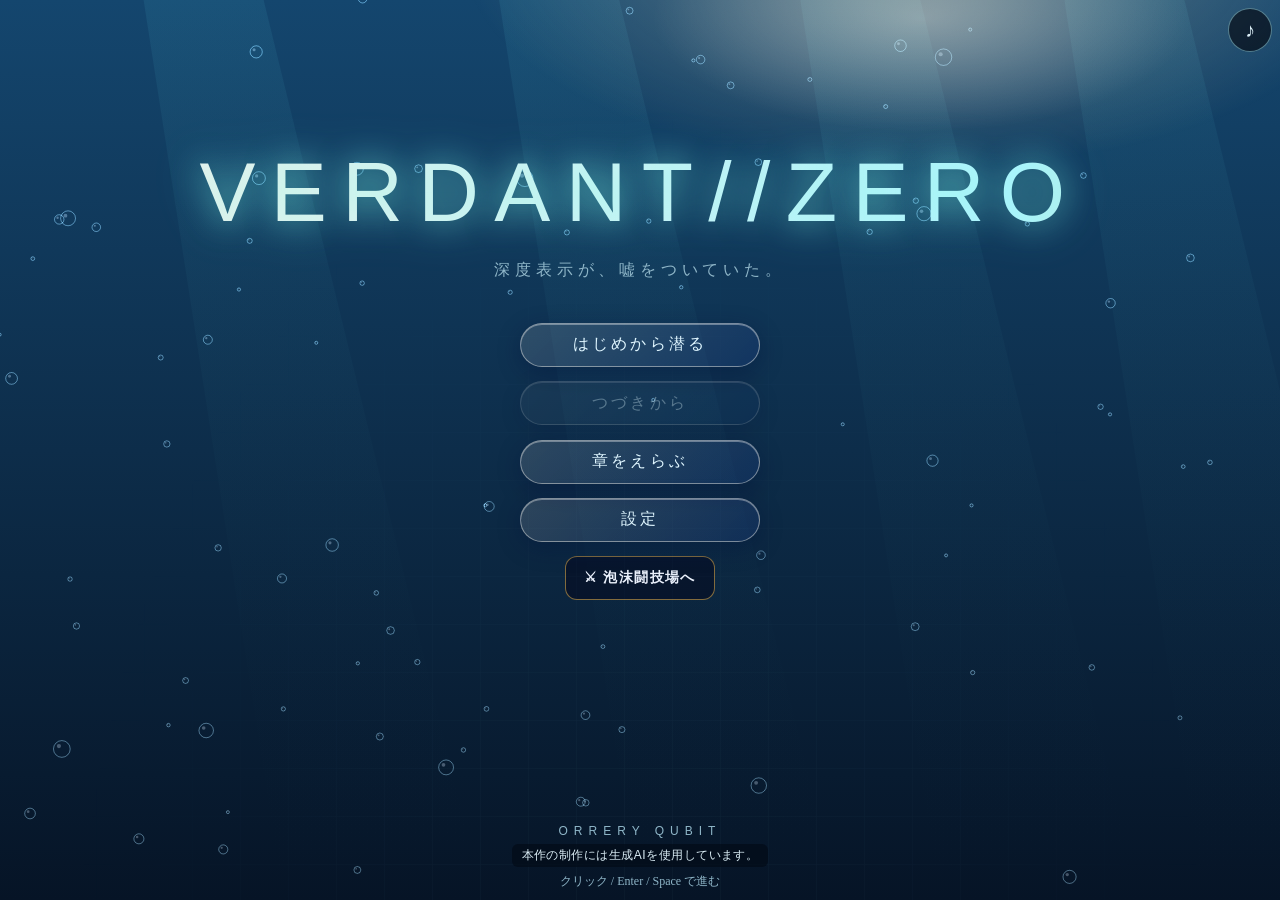
==== commit b0881b4a: "rpg: breakout battle build 6d395e3f (ep00-36) D151/D154: jelly/goby/fugu use breakout; special battl" ====
--- a/rpg/index.html
+++ b/rpg/index.html
@@ -59,11 +59,14 @@
 <script src="data/scenario.js"></script>
 <script src="data/events.js"></script>
 <script src="data/battles.js"></script>
+<script src="data/lastact.js"></script>
 <script src="js/format.js"></script>
 <script src="js/shared.js"></script>
 <script src="js/state.js"></script>
 <script src="js/battle.js"></script>
 <script src="js/battle-act2.js"></script>
+<script src="js/breakout-core.js"></script>
+<script src="js/breakout-battle.js"></script>
 <script src="js/assets.js"></script>
 <script src="js/audio.js"></script>
 <script src="js/sprites.js"></script>
--- a/rpg/css/style.css
+++ b/rpg/css/style.css
@@ -1 +1 @@
-:root{--mirror-outline:#ff4fd8;--ink:#dff6ff;--dim:#8fb6c8;--amber:#ffb547;--teal:#5fe0c8;--deep:#020a14;--glass:rgba(10,30,50,.55)}*{box-sizing:border-box}html,body{margin:0;height:100%;background:var(--deep);color:var(--ink);font-family:"Hiragino Mincho ProN","Yu Mincho","Noto Serif JP",serif;overflow:hidden}#sea{position:fixed;inset:0;width:100%;height:100%}#app{position:fixed;inset:0}.screen{position:absolute;inset:0;display:none;opacity:0;transition:opacity .8s}.screen.active{display:block;opacity:1}button{font:inherit;color:var(--ink);background:rgba(120,200,255,.08);border:1px solid rgba(160,220,255,.35);border-radius:999px;padding:.5em 1.4em;cursor:pointer;transition:.25s;backdrop-filter:blur(3px)}button:hover,button:focus{background:rgba(160,230,255,.22);box-shadow:0 0 18px rgba(140,220,255,.45);outline:none}button:disabled{opacity:.35;cursor:default}#title{text-align:center;padding-top:16vh}.logo{font-family:"Helvetica Neue",Arial,sans-serif;font-weight:200;letter-spacing:.35em;font-size:clamp(34px,7vw,84px);text-shadow:0 0 30px rgba(120,255,220,.5)}.logo .sl{color:var(--teal)}.logo .z{color:#aef3ff}.sub{color:var(--dim);letter-spacing:.3em;margin:1.2em 0 2.6em}.menu{display:flex;flex-direction:column;gap:.9em;align-items:center}.menu button{min-width:240px}.team{position:absolute;bottom:4.2em;width:100%;font-family:sans-serif;letter-spacing:.5em;font-size:12px;color:var(--dim)}.hint{position:absolute;bottom:1.2em;width:100%;font-size:12px;color:#5f8796}#hud{position:absolute;top:0;left:0;right:0;display:flex;flex-wrap:wrap;gap:.4em 1.4em;align-items:center;padding:.6em 1.2em;font-family:sans-serif;font-size:13px;background:linear-gradient(#020a14cc,#0000)}#hud .ep{color:var(--teal)}#hud .depth{color:#aef3ff;font-variant-numeric:tabular-nums}#hud .nm{font-weight:bold;letter-spacing:.1em}.harp{display:inline-flex;align-items:center;gap:.3em}.harp svg{width:16px;height:40px;vertical-align:middle}#hudParty{color:var(--dim)}#stage{position:absolute;right:6vw;bottom:24vh;height:68vh;width:min(40vw,420px);pointer-events:none}#portrait{height:100%;width:100%;object-fit:contain;filter:drop-shadow(0 0 22px rgba(140,230,255,.25));opacity:0;transition:opacity .6s}#portrait.on{opacity:1}#ptName{position:absolute;bottom:0;right:0;font-family:sans-serif;font-size:16px;font-weight:bold;color:var(--ink);text-shadow:0 0 3px #020a14,0 0 6px #020a14,0 1px 2px #000;background:rgba(2,10,20,.72);padding:.15em .5em;border-radius:4px}#textbox{position:absolute;left:4vw;right:4vw;bottom:5.5em;height:30vh;overflow:hidden;padding:0;background:var(--glass);border:1px solid rgba(160,220,255,.25);border-radius:22px;backdrop-filter:blur(6px);line-height:2;font-size:clamp(15px,1.6vw,19px);cursor:pointer}#text p{margin:0 0 .3em;text-indent:1em;animation:rise .5s ease}#text p.d{text-indent:0}#text p.s{text-indent:0;font-family:sans-serif;color:#aef3ff;text-shadow:0 0 10px rgba(120,230,255,.6);letter-spacing:.05em}#text p.br{text-align:center;color:var(--dim);text-indent:0}#text h2{font-weight:normal;letter-spacing:.2em;color:var(--teal);margin:.2em 0 .8em;text-indent:0}#next{position:absolute;right:1.2em;bottom:.3em;animation:blink 1.2s infinite;color:var(--teal);visibility:hidden;pointer-events:none;line-height:1.4}#next.on{visibility:visible}@keyframes blink{50%{opacity:.2}}@keyframes rise{from{opacity:0;transform:translateY(6px)}to{opacity:1}}#sysbar{position:absolute;bottom:1em;right:4vw;display:flex;gap:.5em;font-size:13px}#sysbar button{padding:.3em 1em}#sysbar button.on{background:rgba(95,224,200,.3)}#modal{position:fixed;inset:0;background:rgba(0,8,16,.7);display:flex;align-items:center;justify-content:center;z-index:9}#modal.hidden{display:none}.panel{background:#06182a;border:1px solid rgba(160,220,255,.3);border-radius:18px;padding:1.4em 1.8em;max-width:min(760px,92vw);max-height:84vh;overflow:auto;box-shadow:0 0 40px rgba(80,200,255,.2)}.panel h3{margin-top:0;color:var(--teal);font-weight:normal;letter-spacing:.2em}.slot{display:flex;justify-content:space-between;gap:1em;align-items:center;padding:.5em 0;border-bottom:1px solid #123}.chap{display:block;width:100%;text-align:left;margin:.3em 0;border-radius:10px}.logline{margin:.2em 0;font-size:14px;color:#cfe}input[type=text]{font:inherit;padding:.5em 1em;border-radius:999px;border:1px solid #5fe0c8;background:#021;color:var(--ink);width:14em}.namebub{display:inline-block;animation:sink 2.2s ease-in forwards;color:#aef3ff;font-size:28px}@keyframes sink{to{transform:translateY(160px) scale(.3);opacity:0;filter:blur(2px)}}#battle{background:radial-gradient(ellipse at 50% 30%,rgba(30,90,120,.35),transparent 70%)}#bTop{position:absolute;top:1.2em;left:50%;transform:translateX(-50%);text-align:center;font-family:sans-serif;min-width:320px}#eName{font-size:18px;letter-spacing:.1em}#eHp{font-variant-numeric:tabular-nums;color:#aef3ff;margin-top:.2em}#eBar{height:6px;border-radius:3px;background:#123;margin-top:.4em;overflow:hidden}#eBar i{display:block;height:100%;background:linear-gradient(90deg,#5fe0c8,#aef3ff);transition:width .4s}#bInfo{font-size:13px;color:var(--amber);margin-top:.4em;min-height:1.2em}#bField{position:absolute;top:20%;bottom:34%;left:0;right:0}#enemySprite{position:absolute;left:50%;top:10%;transform:translateX(-50%);width:200px;height:200px;border-radius:50%;background:radial-gradient(circle at 40% 35%,rgba(200,255,255,.7),rgba(60,160,200,.25) 45%,transparent 70%);animation:float 4s ease-in-out infinite}#enemySprite.weak{box-shadow:0 0 60px var(--amber)}#enemySprite.hit{animation:shake .25s}@keyframes float{50%{transform:translate(-50%,-14px)}}@keyframes shake{25%{margin-left:-8px}75%{margin-left:8px}}#meSprite{position:absolute;left:8vw;bottom:-10%;width:180px;height:320px}#pops{position:absolute;inset:0;pointer-events:none}.pop{position:absolute;font-family:sans-serif;font-weight:bold;font-size:26px;color:#fff;text-shadow:0 0 8px #5fe0c8;animation:popb 1.1s ease-out forwards}.pop.crit{color:#ffe08a;font-size:34px;text-shadow:0 0 14px #ffb547}.pop.dmg{color:#ff9a9a;text-shadow:0 0 8px #f55}.pop.heal{color:#bfffe8}@keyframes popb{0%{transform:scale(.4);opacity:0}25%{transform:scale(1.15);opacity:1}80%{opacity:1}100%{transform:translateY(-40px) scale(1.3);opacity:0}}#bBottom{position:absolute;left:4vw;right:4vw;bottom:1.2em;display:grid;grid-template-columns:1fr auto;gap:.6em 1.4em;background:var(--glass);border:1px solid rgba(160,220,255,.25);border-radius:22px;padding:1em 1.4em;font-family:sans-serif}#pStat{font-variant-numeric:tabular-nums}#cmds{display:flex;gap:.5em;flex-wrap:wrap;justify-content:flex-end}#cmds .opt{display:none}#cmds .opt.show{display:inline-block}#blog{grid-column:1/3;font-size:13px;color:var(--dim);height:4.6em;overflow:hidden}@media (max-width:600px){#stage{right:0;width:60vw;height:44vh;bottom:44vh}#portrait.on{opacity:.55}#textbox{left:2vw;right:2vw;bottom:4.2em;font-size:15px;height:32vh}#text{padding:.8em 1em 1.6em}#sysbar{left:2vw;right:2vw;flex-wrap:wrap;justify-content:flex-end}#sysbar button{padding:.25em .7em;font-size:12px}#hud{font-size:11px;gap:.2em .8em}#bBottom{grid-template-columns:1fr;left:2vw;right:2vw}#blog{grid-column:1}#cmds{justify-content:flex-start}#cmds button{padding:.4em .9em}.menu button{min-width:200px}#meSprite{width:80px;height:140px}}:root{--ultra:#1b3f8f;--pearl:#f4f1ea;--navy:#0a1630}#app::before{content:"";position:fixed;inset:0;pointer-events:none;background:radial-gradient(ellipse 60% 40% at 72% -5%,rgba(255,236,190,.35),transparent 60%),radial-gradient(ellipse 30% 18% at 72% 2%,rgba(255,255,255,.35),transparent 70%);mix-blend-mode:screen;animation:godray 9s ease-in-out infinite}@keyframes godray{50%{opacity:.65;transform:translateX(-2%)}}#app::after{content:"";position:fixed;inset:0;pointer-events:none;opacity:.06;background-image:linear-gradient(rgba(180,240,255,.6) 1px,transparent 1px),linear-gradient(90deg,rgba(180,240,255,.6) 1px,transparent 1px);background-size:48px 48px;mask-image:radial-gradient(ellipse at 50% 120%,#000,transparent 70%)}.logo{background:linear-gradient(100deg,#f4f1ea 0%,#aef3ff 40%,#ffb547 70%,#f4f1ea 100%);background-size:200% 100%;-webkit-background-clip:text;background-clip:text;color:transparent;animation:sheen 7s linear infinite;filter:drop-shadow(0 0 22px rgba(120,230,255,.45))}.logo .sl,.logo .z{color:transparent}@keyframes sheen{to{background-position:-200% 0}}.menu button{background:linear-gradient(135deg,rgba(244,241,234,.14),rgba(27,63,143,.25));border-color:rgba(244,241,234,.45);letter-spacing:.2em;box-shadow:inset 0 1px 0 rgba(255,255,255,.35),0 6px 22px rgba(0,20,60,.4)}.menu button:hover{transform:translateY(-2px) scale(1.03);box-shadow:0 0 28px rgba(255,181,71,.45),inset 0 1px 0 #fff8}#textbox{background:linear-gradient(160deg,rgba(244,241,234,.10),rgba(10,22,48,.62) 40%);box-shadow:inset 0 1px 0 rgba(255,255,255,.25),0 20px 60px rgba(0,10,30,.55)}#portrait{filter:drop-shadow(0 0 2px rgba(255,255,255,.6)) drop-shadow(0 0 28px rgba(255,220,160,.28))}.mirrorImg{filter:none}#enemySprite.drawn{background:none;border-radius:0;width:260px;height:260px}#enemySprite .esvg{width:100%;height:100%;overflow:visible}#enemySprite.weak .lure{animation:lure .5s ease-in-out infinite alternate}@keyframes lure{to{transform:scale(1.35);transform-origin:106px 10px;filter:brightness(1.6)}}#enemySprite.drawn.weak{box-shadow:none}#enemySprite:has(.mirrorImg){background:none;width:220px;height:300px;top:0}#meSprite img{filter:drop-shadow(0 0 14px rgba(255,220,160,.4))}.pop{font-family:"Helvetica Neue",Arial,sans-serif;letter-spacing:.04em;-webkit-text-stroke:.5px rgba(255,255,255,.6)}.pop::after{content:"";position:absolute;inset:-14px;border-radius:50%;border:1px solid rgba(200,250,255,.5);animation:ring .9s ease-out forwards}@keyframes ring{from{transform:scale(.3);opacity:1}to{transform:scale(1.6);opacity:0}}#hud{backdrop-filter:blur(2px)}.ai-note{position:absolute;bottom:2.4em;width:100%;font-family:sans-serif;font-size:11px;color:#8fb6c8;letter-spacing:.08em;margin:0}@media (max-width:600px){.ai-note{font-size:10px;bottom:2.6em}}#enemySprite .eimg{width:100%;height:100%;object-fit:contain;display:block}#title{padding-left:max(12px,env(safe-area-inset-left));padding-right:max(12px,env(safe-area-inset-right));box-sizing:border-box}.logo{display:block;max-width:100%;white-space:nowrap;overflow:visible;box-sizing:border-box;font-size:clamp(20px,8vw,84px);letter-spacing:clamp(.06em,1.2vw,.35em);margin-right:calc(-1 * clamp(.06em,1.2vw,.35em))}.title-foot{position:absolute;left:0;right:0;bottom:max(10px,env(safe-area-inset-bottom));z-index:5;display:flex;flex-direction:column;align-items:center;gap:6px;padding:0 12px}.title-foot .team,.title-foot .ai-note,.title-foot .hint{position:static;width:auto;margin:0;bottom:auto}.ai-note{color:#dbeef6;background:rgba(4,12,24,.72);padding:3px 10px;border-radius:6px;text-shadow:none;filter:none;mix-blend-mode:normal;font-size:12px;letter-spacing:.04em;position:relative;z-index:6}@media (max-width:600px){.ai-note{font-size:11px}}.title-foot .hint{color:#8fb6c8}#muteBtn{position:fixed;top:max(8px,env(safe-area-inset-top));right:max(8px,env(safe-area-inset-right));z-index:20;width:44px;height:44px;min-width:44px;min-height:44px;padding:0;border-radius:50%;border:1px solid rgba(174,243,255,.45);background:rgba(4,12,24,.72);color:#dbeef6;font-size:20px;line-height:1;cursor:pointer}#muteBtn[aria-pressed=true]{color:#ffb547;border-color:rgba(255,181,71,.6)}#muteBtn:focus-visible{outline:2px solid #aef3ff;outline-offset:2px}:root{--muteSlot:calc(44px + 16px + env(safe-area-inset-right))}#hud{padding-right:var(--muteSlot)}#bTop{min-width:0;width:min(320px,calc(100vw - 2 * var(--muteSlot)));box-sizing:border-box}#eName,#eHp,#bInfo{overflow-wrap:anywhere}#ptName{white-space:nowrap;max-width:100%;box-sizing:border-box}@media (max-width:600px){#ptName{right:max(12px,env(safe-area-inset-right))}}.nmHint{font-family:sans-serif;font-size:13px;color:#ffb547;min-height:1.4em;margin:.2em 0 0}.nmHint:empty{visibility:hidden}.scriptedLose{font-family:sans-serif;font-size:14px;color:#aef3ff}button{min-height:44px;min-width:44px;box-sizing:border-box}#sysbar button{display:inline-flex;align-items:center;justify-content:center}#cmds button{min-height:48px}.chap,#mClose{min-height:44px}input[type=range]{height:44px;margin:0;background:transparent}@media (max-width:600px){#sysbar{gap:.3em}#sysbar button{padding:0 .5em}}#nmIn{min-height:44px;box-sizing:border-box}@media (max-width:360px){#sysbar{gap:2px;left:1vw;right:1vw;flex-wrap:nowrap;justify-content:space-between}#sysbar button{padding:0 2px;font-size:11px;letter-spacing:0}}#meSprite.hit{animation:shake .25s}#ptName.off{visibility:hidden}@media (max-width:375px){#portrait.on{opacity:.8}}.retryHint{color:var(--amber);font-size:15px}.pop.multi{line-height:1;white-space:nowrap;animation:popm 1.1s ease-out forwards}.pop.multi::after{display:none}@keyframes popm{0%{opacity:0}15%{opacity:1}80%{opacity:1}100%{opacity:0}}.pop .shave{position:absolute;left:100%;bottom:0;line-height:1;margin-left:2px;font-size:16px;color:#bfe9ff;text-shadow:0 0 3px #020a14;-webkit-text-stroke:0;letter-spacing:0;white-space:nowrap}#title .tbtns{margin-top:14px}a.tl{display:inline-flex;align-items:center;justify-content:center;min-height:44px;box-sizing:border-box;color:#eaf0fb;text-decoration:none;font-size:14px;font-weight:700;padding:8px 18px;border-radius:12px;border:1px solid rgba(214,165,72,.6);background:rgba(6,10,32,.6);letter-spacing:.1em}a.tl:hover{background:rgba(42,60,158,.7)}#text{position:relative;height:100%;box-sizing:border-box;overflow-y:auto;overscroll-behavior:contain;-webkit-overflow-scrolling:touch;padding:1.1em 1.8em 1.8em;scrollbar-width:thin;scrollbar-color:rgba(160,220,255,.35) transparent}@media (max-width:600px){#text{padding:.8em 1em 1.6em}}#text .page{box-sizing:border-box}#text .page+.page{border-top:1px dashed rgba(160,220,255,.18)}#text p.cont{text-indent:0}#text h2 .act{display:block;font-size:.85em;letter-spacing:.3em;color:#aef3ff;margin-bottom:.2em}.actCard,#chapterEnd,#mBody .actCard,#mBody h3.actCard{font-family:"Hiragino Mincho ProN","Yu Mincho","Noto Serif JP","Noto Serif CJK JP",serif;font-weight:normal;font-size:clamp(22px,6vw,24px);letter-spacing:.2em;color:#D6A548;text-align:center;margin:.6em 0}#mBody:has(.actCard){text-align:center}#text h2{text-wrap:balance;word-break:keep-all;overflow-wrap:anywhere}@media (max-width:400px){#text h2{font-size:.95em;letter-spacing:.12em}}#enemySprite.bubbled::after{content:"";position:absolute;inset:6% 4%;border-radius:50%;background:radial-gradient(circle at 35% 30%,rgba(230,255,255,.55),rgba(120,210,240,.18) 55%,rgba(160,230,255,.35) 70%,transparent 72%);box-shadow:inset 0 0 24px rgba(200,250,255,.5);pointer-events:none;animation:float 3s ease-in-out infinite}#cmds button.glow{box-shadow:0 0 0 2px #bfefff,0 0 14px 4px rgba(160,230,255,.75)}#bInfo .lost{color:#ff6b6b}.pop.shield{font-size:20px;white-space:nowrap;transform-origin:100% 50%}.pop.shield::after{display:none}#blog{line-height:1.5;height:4.5em}#blog>div{white-space:nowrap;overflow:hidden;text-overflow:ellipsis}#bIntro{font-size:16px;line-height:1.7;margin:.4em 0}#bField.collapsing{animation:collapseShake 3s ease-in forwards}#bField.collapsing::before{content:"";position:absolute;left:8%;right:8%;bottom:18%;height:38%;background:repeating-linear-gradient(90deg,rgba(160,190,210,.55) 0 18%,transparent 18% 22%);border-top:3px solid rgba(220,240,255,.7);transform-origin:bottom;animation:collapseWall 3s ease-in forwards;pointer-events:none;z-index:3}@keyframes collapseShake{0%,100%{transform:none}10%{transform:translateX(-6px)}20%{transform:translateX(6px)}30%{transform:translateX(-4px)}40%{transform:translateX(3px)}50%{transform:none}}@keyframes collapseWall{0%{opacity:0;transform:scaleY(1)}15%{opacity:1}55%{opacity:1;transform:scaleY(1) skewX(0)}100%{opacity:0;transform:scaleY(.1) skewX(18deg) translateY(40%)}}#skipCollapse{position:absolute;right:12px;bottom:12px;min-width:88px;min-height:48px;z-index:4}#collapseCard{position:absolute;left:6%;right:6%;top:8%;z-index:5;background:rgba(0,10,20,.82);border:1px solid rgba(160,220,240,.5);border-radius:8px;padding:.6em 1em;text-align:center;font-size:15px}#collapseCard h3{margin:.2em 0;font-weight:normal;color:#D6A548;letter-spacing:.15em}#collapseCard p{margin:.3em 0}#bInfo{font-size:15px}#collapseCard p{text-wrap:balance;word-break:keep-all;overflow-wrap:anywhere}@media (max-width:400px){#collapseCard{font-size:14px;padding:.5em .7em}}#blog>div.imp{white-space:normal;text-overflow:clip;display:-webkit-box;-webkit-line-clamp:2;-webkit-box-orient:vertical;overflow:hidden}@media (max-width:340px){#blog>div.imp{font-size:12px;letter-spacing:0}}
+:root{--mirror-outline:#ff4fd8;--ink:#dff6ff;--dim:#8fb6c8;--amber:#ffb547;--teal:#5fe0c8;--deep:#020a14;--glass:rgba(10,30,50,.55)}*{box-sizing:border-box}html,body{margin:0;height:100%;background:var(--deep);color:var(--ink);font-family:"Hiragino Mincho ProN","Yu Mincho","Noto Serif JP",serif;overflow:hidden}#sea{position:fixed;inset:0;width:100%;height:100%}#app{position:fixed;inset:0}.screen{position:absolute;inset:0;display:none;opacity:0;transition:opacity .8s}.screen.active{display:block;opacity:1}button{font:inherit;color:var(--ink);background:rgba(120,200,255,.08);border:1px solid rgba(160,220,255,.35);border-radius:999px;padding:.5em 1.4em;cursor:pointer;transition:.25s;backdrop-filter:blur(3px)}button:hover,button:focus{background:rgba(160,230,255,.22);box-shadow:0 0 18px rgba(140,220,255,.45);outline:none}button:disabled{opacity:.35;cursor:default}#title{text-align:center;padding-top:16vh}.logo{font-family:"Helvetica Neue",Arial,sans-serif;font-weight:200;letter-spacing:.35em;font-size:clamp(34px,7vw,84px);text-shadow:0 0 30px rgba(120,255,220,.5)}.logo .sl{color:var(--teal)}.logo .z{color:#aef3ff}.sub{color:var(--dim);letter-spacing:.3em;margin:1.2em 0 2.6em}.menu{display:flex;flex-direction:column;gap:.9em;align-items:center}.menu button{min-width:240px}.team{position:absolute;bottom:4.2em;width:100%;font-family:sans-serif;letter-spacing:.5em;font-size:12px;color:var(--dim)}.hint{position:absolute;bottom:1.2em;width:100%;font-size:12px;color:#5f8796}#hud{position:absolute;top:0;left:0;right:0;display:flex;flex-wrap:wrap;gap:.4em 1.4em;align-items:center;padding:.6em 1.2em;font-family:sans-serif;font-size:13px;background:linear-gradient(#020a14cc,#0000)}#hud .ep{color:var(--teal)}#hud .depth{color:#aef3ff;font-variant-numeric:tabular-nums}#hud .nm{font-weight:bold;letter-spacing:.1em}.harp{display:inline-flex;align-items:center;gap:.3em}.harp svg{width:16px;height:40px;vertical-align:middle}#hudParty{color:var(--dim)}#stage{position:absolute;right:6vw;bottom:24vh;height:68vh;width:min(40vw,420px);pointer-events:none}#portrait{height:100%;width:100%;object-fit:contain;filter:drop-shadow(0 0 22px rgba(140,230,255,.25));opacity:0;transition:opacity .6s}#portrait.on{opacity:1}#ptName{position:absolute;bottom:0;right:0;font-family:sans-serif;font-size:16px;font-weight:bold;color:var(--ink);text-shadow:0 0 3px #020a14,0 0 6px #020a14,0 1px 2px #000;background:rgba(2,10,20,.72);padding:.15em .5em;border-radius:4px}#textbox{position:absolute;left:4vw;right:4vw;bottom:5.5em;height:30vh;overflow:hidden;padding:0;background:var(--glass);border:1px solid rgba(160,220,255,.25);border-radius:22px;backdrop-filter:blur(6px);line-height:2;font-size:clamp(15px,1.6vw,19px);cursor:pointer}#text p{margin:0 0 .3em;text-indent:1em;animation:rise .5s ease}#text p.d{text-indent:0}#text p.s{text-indent:0;font-family:sans-serif;color:#aef3ff;text-shadow:0 0 10px rgba(120,230,255,.6);letter-spacing:.05em}#text p.br{text-align:center;color:var(--dim);text-indent:0}#text h2{font-weight:normal;letter-spacing:.2em;color:var(--teal);margin:.2em 0 .8em;text-indent:0}#next{position:absolute;right:1.2em;bottom:.3em;animation:blink 1.2s infinite;color:var(--teal);visibility:hidden;pointer-events:none;line-height:1.4}#next.on{visibility:visible}@keyframes blink{50%{opacity:.2}}@keyframes rise{from{opacity:0;transform:translateY(6px)}to{opacity:1}}#sysbar{position:absolute;bottom:1em;right:4vw;display:flex;gap:.5em;font-size:13px}#sysbar button{padding:.3em 1em}#sysbar button.on{background:rgba(95,224,200,.3)}#modal{position:fixed;inset:0;background:rgba(0,8,16,.7);display:flex;align-items:center;justify-content:center;z-index:9}#modal.hidden{display:none}.panel{background:#06182a;border:1px solid rgba(160,220,255,.3);border-radius:18px;padding:1.4em 1.8em;max-width:min(760px,92vw);max-height:84vh;overflow:auto;box-shadow:0 0 40px rgba(80,200,255,.2)}.panel h3{margin-top:0;color:var(--teal);font-weight:normal;letter-spacing:.2em}.slot{display:flex;justify-content:space-between;gap:1em;align-items:center;padding:.5em 0;border-bottom:1px solid #123}.chap{display:block;width:100%;text-align:left;margin:.3em 0;border-radius:10px}.logline{margin:.2em 0;font-size:14px;color:#cfe}input[type=text]{font:inherit;padding:.5em 1em;border-radius:999px;border:1px solid #5fe0c8;background:#021;color:var(--ink);width:14em}.namebub{display:inline-block;animation:sink 2.2s ease-in forwards;color:#aef3ff;font-size:28px}@keyframes sink{to{transform:translateY(160px) scale(.3);opacity:0;filter:blur(2px)}}#battle{background:radial-gradient(ellipse at 50% 30%,rgba(30,90,120,.35),transparent 70%)}#bTop{position:absolute;top:1.2em;left:50%;transform:translateX(-50%);text-align:center;font-family:sans-serif;min-width:320px}#eName{font-size:18px;letter-spacing:.1em}#eHp{font-variant-numeric:tabular-nums;color:#aef3ff;margin-top:.2em}#eBar{height:6px;border-radius:3px;background:#123;margin-top:.4em;overflow:hidden}#eBar i{display:block;height:100%;background:linear-gradient(90deg,#5fe0c8,#aef3ff);transition:width .4s}#bInfo{font-size:13px;color:var(--amber);margin-top:.4em;min-height:1.2em}#bField{position:absolute;top:20%;bottom:34%;left:0;right:0}#enemySprite{position:absolute;left:50%;top:10%;transform:translateX(-50%);width:200px;height:200px;border-radius:50%;background:radial-gradient(circle at 40% 35%,rgba(200,255,255,.7),rgba(60,160,200,.25) 45%,transparent 70%);animation:float 4s ease-in-out infinite}#enemySprite.weak{box-shadow:0 0 60px var(--amber)}#enemySprite.hit{animation:shake .25s}@keyframes float{50%{transform:translate(-50%,-14px)}}@keyframes shake{25%{margin-left:-8px}75%{margin-left:8px}}#meSprite{position:absolute;left:8vw;bottom:-10%;width:180px;height:320px}#pops{position:absolute;inset:0;pointer-events:none}.pop{position:absolute;font-family:sans-serif;font-weight:bold;font-size:26px;color:#fff;text-shadow:0 0 8px #5fe0c8;animation:popb 1.1s ease-out forwards}.pop.crit{color:#ffe08a;font-size:34px;text-shadow:0 0 14px #ffb547}.pop.dmg{color:#ff9a9a;text-shadow:0 0 8px #f55}.pop.heal{color:#bfffe8}@keyframes popb{0%{transform:scale(.4);opacity:0}25%{transform:scale(1.15);opacity:1}80%{opacity:1}100%{transform:translateY(-40px) scale(1.3);opacity:0}}#bBottom{position:absolute;left:4vw;right:4vw;bottom:1.2em;display:grid;grid-template-columns:1fr auto;gap:.6em 1.4em;background:var(--glass);border:1px solid rgba(160,220,255,.25);border-radius:22px;padding:1em 1.4em;font-family:sans-serif}#pStat{font-variant-numeric:tabular-nums}#cmds{display:flex;gap:.5em;flex-wrap:wrap;justify-content:flex-end}#cmds .opt{display:none}#cmds .opt.show{display:inline-block}#blog{grid-column:1/3;font-size:13px;color:var(--dim);height:4.6em;overflow:hidden}@media (max-width:600px){#stage{right:0;width:60vw;height:44vh;bottom:44vh}#portrait.on{opacity:.55}#textbox{left:2vw;right:2vw;bottom:4.2em;font-size:15px;height:32vh}#text{padding:.8em 1em 1.6em}#sysbar{left:2vw;right:2vw;flex-wrap:wrap;justify-content:flex-end}#sysbar button{padding:.25em .7em;font-size:12px}#hud{font-size:11px;gap:.2em .8em}#bBottom{grid-template-columns:1fr;left:2vw;right:2vw}#blog{grid-column:1}#cmds{justify-content:flex-start}#cmds button{padding:.4em .9em}.menu button{min-width:200px}#meSprite{width:80px;height:140px}}:root{--ultra:#1b3f8f;--pearl:#f4f1ea;--navy:#0a1630}#app::before{content:"";position:fixed;inset:0;pointer-events:none;background:radial-gradient(ellipse 60% 40% at 72% -5%,rgba(255,236,190,.35),transparent 60%),radial-gradient(ellipse 30% 18% at 72% 2%,rgba(255,255,255,.35),transparent 70%);mix-blend-mode:screen;animation:godray 9s ease-in-out infinite}@keyframes godray{50%{opacity:.65;transform:translateX(-2%)}}#app::after{content:"";position:fixed;inset:0;pointer-events:none;opacity:.06;background-image:linear-gradient(rgba(180,240,255,.6) 1px,transparent 1px),linear-gradient(90deg,rgba(180,240,255,.6) 1px,transparent 1px);background-size:48px 48px;mask-image:radial-gradient(ellipse at 50% 120%,#000,transparent 70%)}.logo{background:linear-gradient(100deg,#f4f1ea 0%,#aef3ff 40%,#ffb547 70%,#f4f1ea 100%);background-size:200% 100%;-webkit-background-clip:text;background-clip:text;color:transparent;animation:sheen 7s linear infinite;filter:drop-shadow(0 0 22px rgba(120,230,255,.45))}.logo .sl,.logo .z{color:transparent}@keyframes sheen{to{background-position:-200% 0}}.menu button{background:linear-gradient(135deg,rgba(244,241,234,.14),rgba(27,63,143,.25));border-color:rgba(244,241,234,.45);letter-spacing:.2em;box-shadow:inset 0 1px 0 rgba(255,255,255,.35),0 6px 22px rgba(0,20,60,.4)}.menu button:hover{transform:translateY(-2px) scale(1.03);box-shadow:0 0 28px rgba(255,181,71,.45),inset 0 1px 0 #fff8}#textbox{background:linear-gradient(160deg,rgba(244,241,234,.10),rgba(10,22,48,.62) 40%);box-shadow:inset 0 1px 0 rgba(255,255,255,.25),0 20px 60px rgba(0,10,30,.55)}#portrait{filter:drop-shadow(0 0 2px rgba(255,255,255,.6)) drop-shadow(0 0 28px rgba(255,220,160,.28))}.mirrorImg{filter:none}#enemySprite.drawn{background:none;border-radius:0;width:260px;height:260px}#enemySprite .esvg{width:100%;height:100%;overflow:visible}#enemySprite.weak .lure{animation:lure .5s ease-in-out infinite alternate}@keyframes lure{to{transform:scale(1.35);transform-origin:106px 10px;filter:brightness(1.6)}}#enemySprite.drawn.weak{box-shadow:none}#enemySprite:has(.mirrorImg){background:none;width:220px;height:300px;top:0}#meSprite img{filter:drop-shadow(0 0 14px rgba(255,220,160,.4))}.pop{font-family:"Helvetica Neue",Arial,sans-serif;letter-spacing:.04em;-webkit-text-stroke:.5px rgba(255,255,255,.6)}.pop::after{content:"";position:absolute;inset:-14px;border-radius:50%;border:1px solid rgba(200,250,255,.5);animation:ring .9s ease-out forwards}@keyframes ring{from{transform:scale(.3);opacity:1}to{transform:scale(1.6);opacity:0}}#hud{backdrop-filter:blur(2px)}.ai-note{position:absolute;bottom:2.4em;width:100%;font-family:sans-serif;font-size:11px;color:#8fb6c8;letter-spacing:.08em;margin:0}@media (max-width:600px){.ai-note{font-size:10px;bottom:2.6em}}#enemySprite .eimg{width:100%;height:100%;object-fit:contain;display:block}#title{padding-left:max(12px,env(safe-area-inset-left));padding-right:max(12px,env(safe-area-inset-right));box-sizing:border-box}.logo{display:block;max-width:100%;white-space:nowrap;overflow:visible;box-sizing:border-box;font-size:clamp(20px,8vw,84px);letter-spacing:clamp(.06em,1.2vw,.35em);margin-right:calc(-1 * clamp(.06em,1.2vw,.35em))}.title-foot{position:absolute;left:0;right:0;bottom:max(10px,env(safe-area-inset-bottom));z-index:5;display:flex;flex-direction:column;align-items:center;gap:6px;padding:0 12px}.title-foot .team,.title-foot .ai-note,.title-foot .hint{position:static;width:auto;margin:0;bottom:auto}.ai-note{color:#dbeef6;background:rgba(4,12,24,.72);padding:3px 10px;border-radius:6px;text-shadow:none;filter:none;mix-blend-mode:normal;font-size:12px;letter-spacing:.04em;position:relative;z-index:6}@media (max-width:600px){.ai-note{font-size:11px}}.title-foot .hint{color:#8fb6c8}#muteBtn{position:fixed;top:max(8px,env(safe-area-inset-top));right:max(8px,env(safe-area-inset-right));z-index:20;width:44px;height:44px;min-width:44px;min-height:44px;padding:0;border-radius:50%;border:1px solid rgba(174,243,255,.45);background:rgba(4,12,24,.72);color:#dbeef6;font-size:20px;line-height:1;cursor:pointer}#muteBtn[aria-pressed=true]{color:#ffb547;border-color:rgba(255,181,71,.6)}#muteBtn:focus-visible{outline:2px solid #aef3ff;outline-offset:2px}:root{--muteSlot:calc(44px + 16px + env(safe-area-inset-right))}#hud{padding-right:var(--muteSlot)}#bTop{min-width:0;width:min(320px,calc(100vw - 2 * var(--muteSlot)));box-sizing:border-box}#eName,#eHp,#bInfo{overflow-wrap:anywhere}#ptName{white-space:nowrap;max-width:100%;box-sizing:border-box}@media (max-width:600px){#ptName{right:max(12px,env(safe-area-inset-right))}}.nmHint{font-family:sans-serif;font-size:13px;color:#ffb547;min-height:1.4em;margin:.2em 0 0}.nmHint:empty{visibility:hidden}.scriptedLose{font-family:sans-serif;font-size:14px;color:#aef3ff}button{min-height:44px;min-width:44px;box-sizing:border-box}#sysbar button{display:inline-flex;align-items:center;justify-content:center}#cmds button{min-height:48px}.chap,#mClose{min-height:44px}input[type=range]{height:44px;margin:0;background:transparent}@media (max-width:600px){#sysbar{gap:.3em}#sysbar button{padding:0 .5em}}#nmIn{min-height:44px;box-sizing:border-box}@media (max-width:360px){#sysbar{gap:2px;left:1vw;right:1vw;flex-wrap:nowrap;justify-content:space-between}#sysbar button{padding:0 2px;font-size:11px;letter-spacing:0}}#meSprite.hit{animation:shake .25s}#ptName.off{visibility:hidden}@media (max-width:375px){#portrait.on{opacity:.8}}.retryHint{color:var(--amber);font-size:15px}.pop.multi{line-height:1;white-space:nowrap;animation:popm 1.1s ease-out forwards}.pop.multi::after{display:none}@keyframes popm{0%{opacity:0}15%{opacity:1}80%{opacity:1}100%{opacity:0}}.pop .shave{position:absolute;left:100%;bottom:0;line-height:1;margin-left:2px;font-size:16px;color:#bfe9ff;text-shadow:0 0 3px #020a14;-webkit-text-stroke:0;letter-spacing:0;white-space:nowrap}#title .tbtns{margin-top:14px}a.tl{display:inline-flex;align-items:center;justify-content:center;min-height:44px;box-sizing:border-box;color:#eaf0fb;text-decoration:none;font-size:14px;font-weight:700;padding:8px 18px;border-radius:12px;border:1px solid rgba(214,165,72,.6);background:rgba(6,10,32,.6);letter-spacing:.1em}a.tl:hover{background:rgba(42,60,158,.7)}#text{position:relative;height:100%;box-sizing:border-box;overflow-y:auto;overscroll-behavior:contain;-webkit-overflow-scrolling:touch;padding:1.1em 1.8em 1.8em;scrollbar-width:thin;scrollbar-color:rgba(160,220,255,.35) transparent}@media (max-width:600px){#text{padding:.8em 1em 1.6em}}#text .page{box-sizing:border-box}#text .page+.page{border-top:1px dashed rgba(160,220,255,.18)}#text p.cont{text-indent:0}#text h2 .act{display:block;font-size:.85em;letter-spacing:.3em;color:#aef3ff;margin-bottom:.2em}.actCard,#chapterEnd,#mBody .actCard,#mBody h3.actCard{font-family:"Hiragino Mincho ProN","Yu Mincho","Noto Serif JP","Noto Serif CJK JP",serif;font-weight:normal;font-size:clamp(22px,6vw,24px);letter-spacing:.2em;color:#D6A548;text-align:center;margin:.6em 0}#mBody:has(.actCard){text-align:center}#text h2{text-wrap:balance;word-break:keep-all;overflow-wrap:anywhere}@media (max-width:400px){#text h2{font-size:.95em;letter-spacing:.12em}}#enemySprite.bubbled::after{content:"";position:absolute;inset:6% 4%;border-radius:50%;background:radial-gradient(circle at 35% 30%,rgba(230,255,255,.55),rgba(120,210,240,.18) 55%,rgba(160,230,255,.35) 70%,transparent 72%);box-shadow:inset 0 0 24px rgba(200,250,255,.5);pointer-events:none;animation:float 3s ease-in-out infinite}#cmds button.glow{box-shadow:0 0 0 2px #bfefff,0 0 14px 4px rgba(160,230,255,.75)}#bInfo .lost{color:#ff6b6b}.pop.shield{font-size:20px;white-space:nowrap;transform-origin:100% 50%}.pop.shield::after{display:none}#blog{line-height:1.5;height:4.5em}#blog>div{white-space:nowrap;overflow:hidden;text-overflow:ellipsis}#bIntro{font-size:16px;line-height:1.7;margin:.4em 0}#bField.collapsing{animation:collapseShake 3s ease-in forwards}#bField.collapsing::before{content:"";position:absolute;left:8%;right:8%;bottom:18%;height:38%;background:repeating-linear-gradient(90deg,rgba(160,190,210,.55) 0 18%,transparent 18% 22%);border-top:3px solid rgba(220,240,255,.7);transform-origin:bottom;animation:collapseWall 3s ease-in forwards;pointer-events:none;z-index:3}@keyframes collapseShake{0%,100%{transform:none}10%{transform:translateX(-6px)}20%{transform:translateX(6px)}30%{transform:translateX(-4px)}40%{transform:translateX(3px)}50%{transform:none}}@keyframes collapseWall{0%{opacity:0;transform:scaleY(1)}15%{opacity:1}55%{opacity:1;transform:scaleY(1) skewX(0)}100%{opacity:0;transform:scaleY(.1) skewX(18deg) translateY(40%)}}#skipCollapse{position:absolute;right:12px;bottom:12px;min-width:88px;min-height:48px;z-index:4}#collapseCard{position:absolute;left:6%;right:6%;top:8%;z-index:5;background:rgba(0,10,20,.82);border:1px solid rgba(160,220,240,.5);border-radius:8px;padding:.6em 1em;text-align:center;font-size:15px}#collapseCard h3{margin:.2em 0;font-weight:normal;color:#D6A548;letter-spacing:.15em}#collapseCard p{margin:.3em 0}#bInfo{font-size:15px}#collapseCard p{text-wrap:balance;word-break:keep-all;overflow-wrap:anywhere}@media (max-width:400px){#collapseCard{font-size:14px;padding:.5em .7em}}#blog>div.imp{white-space:normal;text-overflow:clip;display:-webkit-box;-webkit-line-clamp:2;-webkit-box-orient:vertical;overflow:hidden}@media (max-width:340px){#blog>div.imp{font-size:12px;letter-spacing:0}}#enemySprite.seamGlow{filter:drop-shadow(0 0 10px rgba(255,214,140,.9))}.seamGlow{color:#ffe3a8;text-shadow:0 0 8px rgba(255,200,120,.9)}#starHint .retryHint{margin:2px 0;font-size:13px;text-align:center}#bField.breakout #enemySprite,#bField.breakout #meSprite{display:none}#bField.breakout{top:14%;bottom:30%}#boCanvas{display:block;margin:0 auto;height:100%;max-width:100%;aspect-ratio:4/3;object-fit:contain;background:rgba(8,24,40,.55);border:1px solid rgba(140,200,230,.35);border-radius:6px;touch-action:none}#cmds.boHide{display:none}#boCtl{display:flex;gap:.5em;flex-wrap:wrap;justify-content:flex-end}#boCtl button{min-height:48px}#boDev{position:fixed;left:0;right:0;bottom:0;z-index:50;background:#300;color:#fdd;font:12px monospace;padding:4px;border-top:2px dashed #f55}
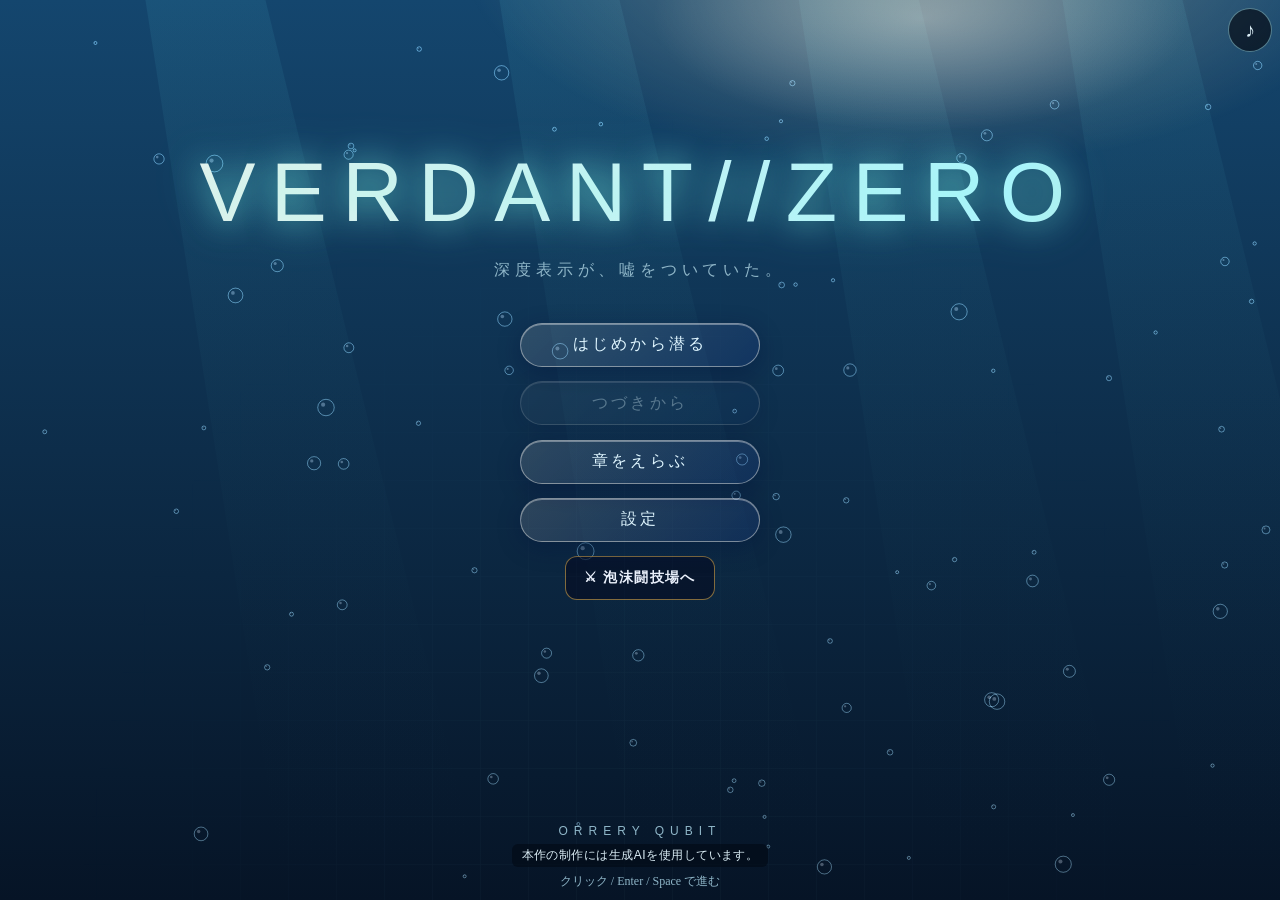
==== commit 8195fc25: "rpg: D154 vision build 872c6e8e (ep00-36) Gate-passed rc rpg-872c6e8e; battle-vision art + scenes; D" ====
--- a/rpg/index.html
+++ b/rpg/index.html
@@ -2,7 +2,7 @@
 <html lang="ja">
 <head>
 <meta charset="utf-8">
-<meta name="viewport" content="width=device-width,initial-scale=1">
+<meta name="viewport" content="width=device-width,initial-scale=1,viewport-fit=cover">
 <title>VERDANT//ZERO</title>
 <link rel="icon" href="favicon.svg" type="image/svg+xml">
 <link rel="alternate icon" href="favicon.ico">
@@ -29,6 +29,7 @@
     </footer>
   </section>
     <section id="story" class="screen">
+    <div id="sceneBg" aria-hidden="true"></div>
     <header id="hud">
       <div class="ep" id="hudEp"></div>
       <div class="depth" id="hudDepth"></div>
--- a/rpg/css/style.css
+++ b/rpg/css/style.css
@@ -1 +1 @@
-:root{--mirror-outline:#ff4fd8;--ink:#dff6ff;--dim:#8fb6c8;--amber:#ffb547;--teal:#5fe0c8;--deep:#020a14;--glass:rgba(10,30,50,.55)}*{box-sizing:border-box}html,body{margin:0;height:100%;background:var(--deep);color:var(--ink);font-family:"Hiragino Mincho ProN","Yu Mincho","Noto Serif JP",serif;overflow:hidden}#sea{position:fixed;inset:0;width:100%;height:100%}#app{position:fixed;inset:0}.screen{position:absolute;inset:0;display:none;opacity:0;transition:opacity .8s}.screen.active{display:block;opacity:1}button{font:inherit;color:var(--ink);background:rgba(120,200,255,.08);border:1px solid rgba(160,220,255,.35);border-radius:999px;padding:.5em 1.4em;cursor:pointer;transition:.25s;backdrop-filter:blur(3px)}button:hover,button:focus{background:rgba(160,230,255,.22);box-shadow:0 0 18px rgba(140,220,255,.45);outline:none}button:disabled{opacity:.35;cursor:default}#title{text-align:center;padding-top:16vh}.logo{font-family:"Helvetica Neue",Arial,sans-serif;font-weight:200;letter-spacing:.35em;font-size:clamp(34px,7vw,84px);text-shadow:0 0 30px rgba(120,255,220,.5)}.logo .sl{color:var(--teal)}.logo .z{color:#aef3ff}.sub{color:var(--dim);letter-spacing:.3em;margin:1.2em 0 2.6em}.menu{display:flex;flex-direction:column;gap:.9em;align-items:center}.menu button{min-width:240px}.team{position:absolute;bottom:4.2em;width:100%;font-family:sans-serif;letter-spacing:.5em;font-size:12px;color:var(--dim)}.hint{position:absolute;bottom:1.2em;width:100%;font-size:12px;color:#5f8796}#hud{position:absolute;top:0;left:0;right:0;display:flex;flex-wrap:wrap;gap:.4em 1.4em;align-items:center;padding:.6em 1.2em;font-family:sans-serif;font-size:13px;background:linear-gradient(#020a14cc,#0000)}#hud .ep{color:var(--teal)}#hud .depth{color:#aef3ff;font-variant-numeric:tabular-nums}#hud .nm{font-weight:bold;letter-spacing:.1em}.harp{display:inline-flex;align-items:center;gap:.3em}.harp svg{width:16px;height:40px;vertical-align:middle}#hudParty{color:var(--dim)}#stage{position:absolute;right:6vw;bottom:24vh;height:68vh;width:min(40vw,420px);pointer-events:none}#portrait{height:100%;width:100%;object-fit:contain;filter:drop-shadow(0 0 22px rgba(140,230,255,.25));opacity:0;transition:opacity .6s}#portrait.on{opacity:1}#ptName{position:absolute;bottom:0;right:0;font-family:sans-serif;font-size:16px;font-weight:bold;color:var(--ink);text-shadow:0 0 3px #020a14,0 0 6px #020a14,0 1px 2px #000;background:rgba(2,10,20,.72);padding:.15em .5em;border-radius:4px}#textbox{position:absolute;left:4vw;right:4vw;bottom:5.5em;height:30vh;overflow:hidden;padding:0;background:var(--glass);border:1px solid rgba(160,220,255,.25);border-radius:22px;backdrop-filter:blur(6px);line-height:2;font-size:clamp(15px,1.6vw,19px);cursor:pointer}#text p{margin:0 0 .3em;text-indent:1em;animation:rise .5s ease}#text p.d{text-indent:0}#text p.s{text-indent:0;font-family:sans-serif;color:#aef3ff;text-shadow:0 0 10px rgba(120,230,255,.6);letter-spacing:.05em}#text p.br{text-align:center;color:var(--dim);text-indent:0}#text h2{font-weight:normal;letter-spacing:.2em;color:var(--teal);margin:.2em 0 .8em;text-indent:0}#next{position:absolute;right:1.2em;bottom:.3em;animation:blink 1.2s infinite;color:var(--teal);visibility:hidden;pointer-events:none;line-height:1.4}#next.on{visibility:visible}@keyframes blink{50%{opacity:.2}}@keyframes rise{from{opacity:0;transform:translateY(6px)}to{opacity:1}}#sysbar{position:absolute;bottom:1em;right:4vw;display:flex;gap:.5em;font-size:13px}#sysbar button{padding:.3em 1em}#sysbar button.on{background:rgba(95,224,200,.3)}#modal{position:fixed;inset:0;background:rgba(0,8,16,.7);display:flex;align-items:center;justify-content:center;z-index:9}#modal.hidden{display:none}.panel{background:#06182a;border:1px solid rgba(160,220,255,.3);border-radius:18px;padding:1.4em 1.8em;max-width:min(760px,92vw);max-height:84vh;overflow:auto;box-shadow:0 0 40px rgba(80,200,255,.2)}.panel h3{margin-top:0;color:var(--teal);font-weight:normal;letter-spacing:.2em}.slot{display:flex;justify-content:space-between;gap:1em;align-items:center;padding:.5em 0;border-bottom:1px solid #123}.chap{display:block;width:100%;text-align:left;margin:.3em 0;border-radius:10px}.logline{margin:.2em 0;font-size:14px;color:#cfe}input[type=text]{font:inherit;padding:.5em 1em;border-radius:999px;border:1px solid #5fe0c8;background:#021;color:var(--ink);width:14em}.namebub{display:inline-block;animation:sink 2.2s ease-in forwards;color:#aef3ff;font-size:28px}@keyframes sink{to{transform:translateY(160px) scale(.3);opacity:0;filter:blur(2px)}}#battle{background:radial-gradient(ellipse at 50% 30%,rgba(30,90,120,.35),transparent 70%)}#bTop{position:absolute;top:1.2em;left:50%;transform:translateX(-50%);text-align:center;font-family:sans-serif;min-width:320px}#eName{font-size:18px;letter-spacing:.1em}#eHp{font-variant-numeric:tabular-nums;color:#aef3ff;margin-top:.2em}#eBar{height:6px;border-radius:3px;background:#123;margin-top:.4em;overflow:hidden}#eBar i{display:block;height:100%;background:linear-gradient(90deg,#5fe0c8,#aef3ff);transition:width .4s}#bInfo{font-size:13px;color:var(--amber);margin-top:.4em;min-height:1.2em}#bField{position:absolute;top:20%;bottom:34%;left:0;right:0}#enemySprite{position:absolute;left:50%;top:10%;transform:translateX(-50%);width:200px;height:200px;border-radius:50%;background:radial-gradient(circle at 40% 35%,rgba(200,255,255,.7),rgba(60,160,200,.25) 45%,transparent 70%);animation:float 4s ease-in-out infinite}#enemySprite.weak{box-shadow:0 0 60px var(--amber)}#enemySprite.hit{animation:shake .25s}@keyframes float{50%{transform:translate(-50%,-14px)}}@keyframes shake{25%{margin-left:-8px}75%{margin-left:8px}}#meSprite{position:absolute;left:8vw;bottom:-10%;width:180px;height:320px}#pops{position:absolute;inset:0;pointer-events:none}.pop{position:absolute;font-family:sans-serif;font-weight:bold;font-size:26px;color:#fff;text-shadow:0 0 8px #5fe0c8;animation:popb 1.1s ease-out forwards}.pop.crit{color:#ffe08a;font-size:34px;text-shadow:0 0 14px #ffb547}.pop.dmg{color:#ff9a9a;text-shadow:0 0 8px #f55}.pop.heal{color:#bfffe8}@keyframes popb{0%{transform:scale(.4);opacity:0}25%{transform:scale(1.15);opacity:1}80%{opacity:1}100%{transform:translateY(-40px) scale(1.3);opacity:0}}#bBottom{position:absolute;left:4vw;right:4vw;bottom:1.2em;display:grid;grid-template-columns:1fr auto;gap:.6em 1.4em;background:var(--glass);border:1px solid rgba(160,220,255,.25);border-radius:22px;padding:1em 1.4em;font-family:sans-serif}#pStat{font-variant-numeric:tabular-nums}#cmds{display:flex;gap:.5em;flex-wrap:wrap;justify-content:flex-end}#cmds .opt{display:none}#cmds .opt.show{display:inline-block}#blog{grid-column:1/3;font-size:13px;color:var(--dim);height:4.6em;overflow:hidden}@media (max-width:600px){#stage{right:0;width:60vw;height:44vh;bottom:44vh}#portrait.on{opacity:.55}#textbox{left:2vw;right:2vw;bottom:4.2em;font-size:15px;height:32vh}#text{padding:.8em 1em 1.6em}#sysbar{left:2vw;right:2vw;flex-wrap:wrap;justify-content:flex-end}#sysbar button{padding:.25em .7em;font-size:12px}#hud{font-size:11px;gap:.2em .8em}#bBottom{grid-template-columns:1fr;left:2vw;right:2vw}#blog{grid-column:1}#cmds{justify-content:flex-start}#cmds button{padding:.4em .9em}.menu button{min-width:200px}#meSprite{width:80px;height:140px}}:root{--ultra:#1b3f8f;--pearl:#f4f1ea;--navy:#0a1630}#app::before{content:"";position:fixed;inset:0;pointer-events:none;background:radial-gradient(ellipse 60% 40% at 72% -5%,rgba(255,236,190,.35),transparent 60%),radial-gradient(ellipse 30% 18% at 72% 2%,rgba(255,255,255,.35),transparent 70%);mix-blend-mode:screen;animation:godray 9s ease-in-out infinite}@keyframes godray{50%{opacity:.65;transform:translateX(-2%)}}#app::after{content:"";position:fixed;inset:0;pointer-events:none;opacity:.06;background-image:linear-gradient(rgba(180,240,255,.6) 1px,transparent 1px),linear-gradient(90deg,rgba(180,240,255,.6) 1px,transparent 1px);background-size:48px 48px;mask-image:radial-gradient(ellipse at 50% 120%,#000,transparent 70%)}.logo{background:linear-gradient(100deg,#f4f1ea 0%,#aef3ff 40%,#ffb547 70%,#f4f1ea 100%);background-size:200% 100%;-webkit-background-clip:text;background-clip:text;color:transparent;animation:sheen 7s linear infinite;filter:drop-shadow(0 0 22px rgba(120,230,255,.45))}.logo .sl,.logo .z{color:transparent}@keyframes sheen{to{background-position:-200% 0}}.menu button{background:linear-gradient(135deg,rgba(244,241,234,.14),rgba(27,63,143,.25));border-color:rgba(244,241,234,.45);letter-spacing:.2em;box-shadow:inset 0 1px 0 rgba(255,255,255,.35),0 6px 22px rgba(0,20,60,.4)}.menu button:hover{transform:translateY(-2px) scale(1.03);box-shadow:0 0 28px rgba(255,181,71,.45),inset 0 1px 0 #fff8}#textbox{background:linear-gradient(160deg,rgba(244,241,234,.10),rgba(10,22,48,.62) 40%);box-shadow:inset 0 1px 0 rgba(255,255,255,.25),0 20px 60px rgba(0,10,30,.55)}#portrait{filter:drop-shadow(0 0 2px rgba(255,255,255,.6)) drop-shadow(0 0 28px rgba(255,220,160,.28))}.mirrorImg{filter:none}#enemySprite.drawn{background:none;border-radius:0;width:260px;height:260px}#enemySprite .esvg{width:100%;height:100%;overflow:visible}#enemySprite.weak .lure{animation:lure .5s ease-in-out infinite alternate}@keyframes lure{to{transform:scale(1.35);transform-origin:106px 10px;filter:brightness(1.6)}}#enemySprite.drawn.weak{box-shadow:none}#enemySprite:has(.mirrorImg){background:none;width:220px;height:300px;top:0}#meSprite img{filter:drop-shadow(0 0 14px rgba(255,220,160,.4))}.pop{font-family:"Helvetica Neue",Arial,sans-serif;letter-spacing:.04em;-webkit-text-stroke:.5px rgba(255,255,255,.6)}.pop::after{content:"";position:absolute;inset:-14px;border-radius:50%;border:1px solid rgba(200,250,255,.5);animation:ring .9s ease-out forwards}@keyframes ring{from{transform:scale(.3);opacity:1}to{transform:scale(1.6);opacity:0}}#hud{backdrop-filter:blur(2px)}.ai-note{position:absolute;bottom:2.4em;width:100%;font-family:sans-serif;font-size:11px;color:#8fb6c8;letter-spacing:.08em;margin:0}@media (max-width:600px){.ai-note{font-size:10px;bottom:2.6em}}#enemySprite .eimg{width:100%;height:100%;object-fit:contain;display:block}#title{padding-left:max(12px,env(safe-area-inset-left));padding-right:max(12px,env(safe-area-inset-right));box-sizing:border-box}.logo{display:block;max-width:100%;white-space:nowrap;overflow:visible;box-sizing:border-box;font-size:clamp(20px,8vw,84px);letter-spacing:clamp(.06em,1.2vw,.35em);margin-right:calc(-1 * clamp(.06em,1.2vw,.35em))}.title-foot{position:absolute;left:0;right:0;bottom:max(10px,env(safe-area-inset-bottom));z-index:5;display:flex;flex-direction:column;align-items:center;gap:6px;padding:0 12px}.title-foot .team,.title-foot .ai-note,.title-foot .hint{position:static;width:auto;margin:0;bottom:auto}.ai-note{color:#dbeef6;background:rgba(4,12,24,.72);padding:3px 10px;border-radius:6px;text-shadow:none;filter:none;mix-blend-mode:normal;font-size:12px;letter-spacing:.04em;position:relative;z-index:6}@media (max-width:600px){.ai-note{font-size:11px}}.title-foot .hint{color:#8fb6c8}#muteBtn{position:fixed;top:max(8px,env(safe-area-inset-top));right:max(8px,env(safe-area-inset-right));z-index:20;width:44px;height:44px;min-width:44px;min-height:44px;padding:0;border-radius:50%;border:1px solid rgba(174,243,255,.45);background:rgba(4,12,24,.72);color:#dbeef6;font-size:20px;line-height:1;cursor:pointer}#muteBtn[aria-pressed=true]{color:#ffb547;border-color:rgba(255,181,71,.6)}#muteBtn:focus-visible{outline:2px solid #aef3ff;outline-offset:2px}:root{--muteSlot:calc(44px + 16px + env(safe-area-inset-right))}#hud{padding-right:var(--muteSlot)}#bTop{min-width:0;width:min(320px,calc(100vw - 2 * var(--muteSlot)));box-sizing:border-box}#eName,#eHp,#bInfo{overflow-wrap:anywhere}#ptName{white-space:nowrap;max-width:100%;box-sizing:border-box}@media (max-width:600px){#ptName{right:max(12px,env(safe-area-inset-right))}}.nmHint{font-family:sans-serif;font-size:13px;color:#ffb547;min-height:1.4em;margin:.2em 0 0}.nmHint:empty{visibility:hidden}.scriptedLose{font-family:sans-serif;font-size:14px;color:#aef3ff}button{min-height:44px;min-width:44px;box-sizing:border-box}#sysbar button{display:inline-flex;align-items:center;justify-content:center}#cmds button{min-height:48px}.chap,#mClose{min-height:44px}input[type=range]{height:44px;margin:0;background:transparent}@media (max-width:600px){#sysbar{gap:.3em}#sysbar button{padding:0 .5em}}#nmIn{min-height:44px;box-sizing:border-box}@media (max-width:360px){#sysbar{gap:2px;left:1vw;right:1vw;flex-wrap:nowrap;justify-content:space-between}#sysbar button{padding:0 2px;font-size:11px;letter-spacing:0}}#meSprite.hit{animation:shake .25s}#ptName.off{visibility:hidden}@media (max-width:375px){#portrait.on{opacity:.8}}.retryHint{color:var(--amber);font-size:15px}.pop.multi{line-height:1;white-space:nowrap;animation:popm 1.1s ease-out forwards}.pop.multi::after{display:none}@keyframes popm{0%{opacity:0}15%{opacity:1}80%{opacity:1}100%{opacity:0}}.pop .shave{position:absolute;left:100%;bottom:0;line-height:1;margin-left:2px;font-size:16px;color:#bfe9ff;text-shadow:0 0 3px #020a14;-webkit-text-stroke:0;letter-spacing:0;white-space:nowrap}#title .tbtns{margin-top:14px}a.tl{display:inline-flex;align-items:center;justify-content:center;min-height:44px;box-sizing:border-box;color:#eaf0fb;text-decoration:none;font-size:14px;font-weight:700;padding:8px 18px;border-radius:12px;border:1px solid rgba(214,165,72,.6);background:rgba(6,10,32,.6);letter-spacing:.1em}a.tl:hover{background:rgba(42,60,158,.7)}#text{position:relative;height:100%;box-sizing:border-box;overflow-y:auto;overscroll-behavior:contain;-webkit-overflow-scrolling:touch;padding:1.1em 1.8em 1.8em;scrollbar-width:thin;scrollbar-color:rgba(160,220,255,.35) transparent}@media (max-width:600px){#text{padding:.8em 1em 1.6em}}#text .page{box-sizing:border-box}#text .page+.page{border-top:1px dashed rgba(160,220,255,.18)}#text p.cont{text-indent:0}#text h2 .act{display:block;font-size:.85em;letter-spacing:.3em;color:#aef3ff;margin-bottom:.2em}.actCard,#chapterEnd,#mBody .actCard,#mBody h3.actCard{font-family:"Hiragino Mincho ProN","Yu Mincho","Noto Serif JP","Noto Serif CJK JP",serif;font-weight:normal;font-size:clamp(22px,6vw,24px);letter-spacing:.2em;color:#D6A548;text-align:center;margin:.6em 0}#mBody:has(.actCard){text-align:center}#text h2{text-wrap:balance;word-break:keep-all;overflow-wrap:anywhere}@media (max-width:400px){#text h2{font-size:.95em;letter-spacing:.12em}}#enemySprite.bubbled::after{content:"";position:absolute;inset:6% 4%;border-radius:50%;background:radial-gradient(circle at 35% 30%,rgba(230,255,255,.55),rgba(120,210,240,.18) 55%,rgba(160,230,255,.35) 70%,transparent 72%);box-shadow:inset 0 0 24px rgba(200,250,255,.5);pointer-events:none;animation:float 3s ease-in-out infinite}#cmds button.glow{box-shadow:0 0 0 2px #bfefff,0 0 14px 4px rgba(160,230,255,.75)}#bInfo .lost{color:#ff6b6b}.pop.shield{font-size:20px;white-space:nowrap;transform-origin:100% 50%}.pop.shield::after{display:none}#blog{line-height:1.5;height:4.5em}#blog>div{white-space:nowrap;overflow:hidden;text-overflow:ellipsis}#bIntro{font-size:16px;line-height:1.7;margin:.4em 0}#bField.collapsing{animation:collapseShake 3s ease-in forwards}#bField.collapsing::before{content:"";position:absolute;left:8%;right:8%;bottom:18%;height:38%;background:repeating-linear-gradient(90deg,rgba(160,190,210,.55) 0 18%,transparent 18% 22%);border-top:3px solid rgba(220,240,255,.7);transform-origin:bottom;animation:collapseWall 3s ease-in forwards;pointer-events:none;z-index:3}@keyframes collapseShake{0%,100%{transform:none}10%{transform:translateX(-6px)}20%{transform:translateX(6px)}30%{transform:translateX(-4px)}40%{transform:translateX(3px)}50%{transform:none}}@keyframes collapseWall{0%{opacity:0;transform:scaleY(1)}15%{opacity:1}55%{opacity:1;transform:scaleY(1) skewX(0)}100%{opacity:0;transform:scaleY(.1) skewX(18deg) translateY(40%)}}#skipCollapse{position:absolute;right:12px;bottom:12px;min-width:88px;min-height:48px;z-index:4}#collapseCard{position:absolute;left:6%;right:6%;top:8%;z-index:5;background:rgba(0,10,20,.82);border:1px solid rgba(160,220,240,.5);border-radius:8px;padding:.6em 1em;text-align:center;font-size:15px}#collapseCard h3{margin:.2em 0;font-weight:normal;color:#D6A548;letter-spacing:.15em}#collapseCard p{margin:.3em 0}#bInfo{font-size:15px}#collapseCard p{text-wrap:balance;word-break:keep-all;overflow-wrap:anywhere}@media (max-width:400px){#collapseCard{font-size:14px;padding:.5em .7em}}#blog>div.imp{white-space:normal;text-overflow:clip;display:-webkit-box;-webkit-line-clamp:2;-webkit-box-orient:vertical;overflow:hidden}@media (max-width:340px){#blog>div.imp{font-size:12px;letter-spacing:0}}#enemySprite.seamGlow{filter:drop-shadow(0 0 10px rgba(255,214,140,.9))}.seamGlow{color:#ffe3a8;text-shadow:0 0 8px rgba(255,200,120,.9)}#starHint .retryHint{margin:2px 0;font-size:13px;text-align:center}#bField.breakout #enemySprite,#bField.breakout #meSprite{display:none}#bField.breakout{top:14%;bottom:30%}#boCanvas{display:block;margin:0 auto;height:100%;max-width:100%;aspect-ratio:4/3;object-fit:contain;background:rgba(8,24,40,.55);border:1px solid rgba(140,200,230,.35);border-radius:6px;touch-action:none}#cmds.boHide{display:none}#boCtl{display:flex;gap:.5em;flex-wrap:wrap;justify-content:flex-end}#boCtl button{min-height:48px}#boDev{position:fixed;left:0;right:0;bottom:0;z-index:50;background:#300;color:#fdd;font:12px monospace;padding:4px;border-top:2px dashed #f55}
+:root{--mirror-outline:#ff4fd8;--ink:#dff6ff;--dim:#8fb6c8;--amber:#ffb547;--teal:#5fe0c8;--deep:#020a14;--glass:rgba(10,30,50,.55)}*{box-sizing:border-box}html,body{margin:0;height:100%;background:var(--deep);color:var(--ink);font-family:"Hiragino Mincho ProN","Yu Mincho","Noto Serif JP",serif;overflow:hidden}#sea{position:fixed;inset:0;width:100%;height:100%}#app{position:fixed;inset:0}.screen{position:absolute;inset:0;display:none;opacity:0;transition:opacity .8s}.screen.active{display:block;opacity:1}button{font:inherit;color:var(--ink);background:rgba(120,200,255,.08);border:1px solid rgba(160,220,255,.35);border-radius:999px;padding:.5em 1.4em;cursor:pointer;transition:.25s;backdrop-filter:blur(3px)}button:hover,button:focus{background:rgba(160,230,255,.22);box-shadow:0 0 18px rgba(140,220,255,.45);outline:none}button:disabled{opacity:.35;cursor:default}#title{text-align:center;padding-top:16vh}.logo{font-family:"Helvetica Neue",Arial,sans-serif;font-weight:200;letter-spacing:.35em;font-size:clamp(34px,7vw,84px);text-shadow:0 0 30px rgba(120,255,220,.5)}.logo .sl{color:var(--teal)}.logo .z{color:#aef3ff}.sub{color:var(--dim);letter-spacing:.3em;margin:1.2em 0 2.6em}.menu{display:flex;flex-direction:column;gap:.9em;align-items:center}.menu button{min-width:240px}.team{position:absolute;bottom:4.2em;width:100%;font-family:sans-serif;letter-spacing:.5em;font-size:12px;color:var(--dim)}.hint{position:absolute;bottom:1.2em;width:100%;font-size:12px;color:#5f8796}#hud{position:absolute;top:0;left:0;right:0;display:flex;flex-wrap:wrap;gap:.4em 1.4em;align-items:center;padding:.6em 1.2em;font-family:sans-serif;font-size:13px;background:linear-gradient(#020a14cc,#0000)}#hud .ep{color:var(--teal)}#hud .depth{color:#aef3ff;font-variant-numeric:tabular-nums}#hud .nm{font-weight:bold;letter-spacing:.1em}.harp{display:inline-flex;align-items:center;gap:.3em}.harp svg{width:16px;height:40px;vertical-align:middle}#hudParty{color:var(--dim)}#stage{position:absolute;right:6vw;bottom:24vh;height:68vh;width:min(40vw,420px);pointer-events:none}#portrait{height:100%;width:100%;object-fit:contain;filter:drop-shadow(0 0 22px rgba(140,230,255,.25));opacity:0;transition:opacity .6s}#portrait.on{opacity:1}#ptName{position:absolute;bottom:0;right:0;font-family:sans-serif;font-size:16px;font-weight:bold;color:var(--ink);text-shadow:0 0 3px #020a14,0 0 6px #020a14,0 1px 2px #000;background:rgba(2,10,20,.72);padding:.15em .5em;border-radius:4px}#textbox{position:absolute;left:4vw;right:4vw;bottom:5.5em;height:30vh;overflow:hidden;padding:0;background:var(--glass);border:1px solid rgba(160,220,255,.25);border-radius:22px;backdrop-filter:blur(6px);line-height:2;font-size:clamp(15px,1.6vw,19px);cursor:pointer}#text p{margin:0 0 .3em;text-indent:1em;animation:rise .5s ease}#text p.d{text-indent:0}#text p.s{text-indent:0;font-family:sans-serif;color:#aef3ff;text-shadow:0 0 10px rgba(120,230,255,.6);letter-spacing:.05em}#text p.br{text-align:center;color:var(--dim);text-indent:0}#text h2{font-weight:normal;letter-spacing:.2em;color:var(--teal);margin:.2em 0 .8em;text-indent:0}#next{position:absolute;right:1.2em;bottom:.3em;animation:blink 1.2s infinite;color:var(--teal);visibility:hidden;pointer-events:none;line-height:1.4}#next.on{visibility:visible}@keyframes blink{50%{opacity:.2}}@keyframes rise{from{opacity:0;transform:translateY(6px)}to{opacity:1}}#sysbar{position:absolute;bottom:1em;right:4vw;display:flex;gap:.5em;font-size:13px}#sysbar button{padding:.3em 1em}#sysbar button.on{background:rgba(95,224,200,.3)}#modal{position:fixed;inset:0;background:rgba(0,8,16,.7);display:flex;align-items:center;justify-content:center;z-index:9}#modal.hidden{display:none}.panel{background:#06182a;border:1px solid rgba(160,220,255,.3);border-radius:18px;padding:1.4em 1.8em;max-width:min(760px,92vw);max-height:84vh;overflow:auto;box-shadow:0 0 40px rgba(80,200,255,.2)}.panel h3{margin-top:0;color:var(--teal);font-weight:normal;letter-spacing:.2em}.slot{display:flex;justify-content:space-between;gap:1em;align-items:center;padding:.5em 0;border-bottom:1px solid #123}.chap{display:block;width:100%;text-align:left;margin:.3em 0;border-radius:10px}.logline{margin:.2em 0;font-size:14px;color:#cfe}input[type=text]{font:inherit;padding:.5em 1em;border-radius:999px;border:1px solid #5fe0c8;background:#021;color:var(--ink);width:14em}.namebub{display:inline-block;animation:sink 2.2s ease-in forwards;color:#aef3ff;font-size:28px}@keyframes sink{to{transform:translateY(160px) scale(.3);opacity:0;filter:blur(2px)}}#battle{background:radial-gradient(ellipse at 50% 30%,rgba(30,90,120,.35),transparent 70%)}#bTop{position:absolute;top:1.2em;left:50%;transform:translateX(-50%);text-align:center;font-family:sans-serif;min-width:320px}#eName{font-size:18px;letter-spacing:.1em}#eHp{font-variant-numeric:tabular-nums;color:#aef3ff;margin-top:.2em}#eBar{height:6px;border-radius:3px;background:#123;margin-top:.4em;overflow:hidden}#eBar i{display:block;height:100%;background:linear-gradient(90deg,#5fe0c8,#aef3ff);transition:width .4s}#bInfo{font-size:13px;color:var(--amber);margin-top:.4em;min-height:1.2em}#bField{position:absolute;top:20%;bottom:34%;left:0;right:0}#enemySprite{position:absolute;left:50%;top:10%;transform:translateX(-50%);width:200px;height:200px;border-radius:50%;background:radial-gradient(circle at 40% 35%,rgba(200,255,255,.7),rgba(60,160,200,.25) 45%,transparent 70%);animation:float 4s ease-in-out infinite}#enemySprite.weak{box-shadow:0 0 60px var(--amber)}#enemySprite.hit{animation:shake .25s}@keyframes float{50%{transform:translate(-50%,-14px)}}@keyframes shake{25%{margin-left:-8px}75%{margin-left:8px}}#meSprite{position:absolute;left:8vw;bottom:-10%;width:180px;height:320px}#pops{position:absolute;inset:0;pointer-events:none}.pop{position:absolute;font-family:sans-serif;font-weight:bold;font-size:26px;color:#fff;text-shadow:0 0 8px #5fe0c8;animation:popb 1.1s ease-out forwards}.pop.crit{color:#ffe08a;font-size:34px;text-shadow:0 0 14px #ffb547}.pop.dmg{color:#ff9a9a;text-shadow:0 0 8px #f55}.pop.heal{color:#bfffe8}@keyframes popb{0%{transform:scale(.4);opacity:0}25%{transform:scale(1.15);opacity:1}80%{opacity:1}100%{transform:translateY(-40px) scale(1.3);opacity:0}}#bBottom{position:absolute;left:4vw;right:4vw;bottom:1.2em;display:grid;grid-template-columns:1fr auto;gap:.6em 1.4em;background:var(--glass);border:1px solid rgba(160,220,255,.25);border-radius:22px;padding:1em 1.4em;font-family:sans-serif}#pStat{font-variant-numeric:tabular-nums}#cmds{display:flex;gap:.5em;flex-wrap:wrap;justify-content:flex-end}#cmds .opt{display:none}#cmds .opt.show{display:inline-block}#blog{grid-column:1/3;font-size:13px;color:var(--dim);height:4.6em;overflow:hidden}@media (max-width:600px){#stage{right:0;width:60vw;height:44vh;bottom:44vh}#portrait.on{opacity:.55}#textbox{left:2vw;right:2vw;bottom:4.2em;font-size:15px;height:32vh}#text{padding:.8em 1em 1.6em}#sysbar{left:2vw;right:2vw;flex-wrap:wrap;justify-content:flex-end}#sysbar button{padding:.25em .7em;font-size:12px}#hud{font-size:11px;gap:.2em .8em}#bBottom{grid-template-columns:1fr;left:2vw;right:2vw}#blog{grid-column:1}#cmds{justify-content:flex-start}#cmds button{padding:.4em .9em}.menu button{min-width:200px}#meSprite{width:80px;height:140px}}:root{--ultra:#1b3f8f;--pearl:#f4f1ea;--navy:#0a1630}#app::before{content:"";position:fixed;inset:0;pointer-events:none;background:radial-gradient(ellipse 60% 40% at 72% -5%,rgba(255,236,190,.35),transparent 60%),radial-gradient(ellipse 30% 18% at 72% 2%,rgba(255,255,255,.35),transparent 70%);mix-blend-mode:screen;animation:godray 9s ease-in-out infinite}@keyframes godray{50%{opacity:.65;transform:translateX(-2%)}}#app::after{content:"";position:fixed;inset:0;pointer-events:none;opacity:.06;background-image:linear-gradient(rgba(180,240,255,.6) 1px,transparent 1px),linear-gradient(90deg,rgba(180,240,255,.6) 1px,transparent 1px);background-size:48px 48px;mask-image:radial-gradient(ellipse at 50% 120%,#000,transparent 70%)}.logo{background:linear-gradient(100deg,#f4f1ea 0%,#aef3ff 40%,#ffb547 70%,#f4f1ea 100%);background-size:200% 100%;-webkit-background-clip:text;background-clip:text;color:transparent;animation:sheen 7s linear infinite;filter:drop-shadow(0 0 22px rgba(120,230,255,.45))}.logo .sl,.logo .z{color:transparent}@keyframes sheen{to{background-position:-200% 0}}.menu button{background:linear-gradient(135deg,rgba(244,241,234,.14),rgba(27,63,143,.25));border-color:rgba(244,241,234,.45);letter-spacing:.2em;box-shadow:inset 0 1px 0 rgba(255,255,255,.35),0 6px 22px rgba(0,20,60,.4)}.menu button:hover{transform:translateY(-2px) scale(1.03);box-shadow:0 0 28px rgba(255,181,71,.45),inset 0 1px 0 #fff8}#textbox{background:linear-gradient(160deg,rgba(244,241,234,.10),rgba(10,22,48,.62) 40%);box-shadow:inset 0 1px 0 rgba(255,255,255,.25),0 20px 60px rgba(0,10,30,.55)}#portrait{filter:drop-shadow(0 0 2px rgba(255,255,255,.6)) drop-shadow(0 0 28px rgba(255,220,160,.28))}.mirrorImg{filter:none}#enemySprite.drawn{background:none;border-radius:0;width:260px;height:260px}#enemySprite .esvg{width:100%;height:100%;overflow:visible}#enemySprite.weak .lure{animation:lure .5s ease-in-out infinite alternate}@keyframes lure{to{transform:scale(1.35);transform-origin:106px 10px;filter:brightness(1.6)}}#enemySprite.drawn.weak{box-shadow:none}#enemySprite:has(.mirrorImg){background:none;width:220px;height:300px;top:0}#meSprite img{filter:drop-shadow(0 0 14px rgba(255,220,160,.4))}.pop{font-family:"Helvetica Neue",Arial,sans-serif;letter-spacing:.04em;-webkit-text-stroke:.5px rgba(255,255,255,.6)}.pop::after{content:"";position:absolute;inset:-14px;border-radius:50%;border:1px solid rgba(200,250,255,.5);animation:ring .9s ease-out forwards}@keyframes ring{from{transform:scale(.3);opacity:1}to{transform:scale(1.6);opacity:0}}#hud{backdrop-filter:blur(2px)}.ai-note{position:absolute;bottom:2.4em;width:100%;font-family:sans-serif;font-size:11px;color:#8fb6c8;letter-spacing:.08em;margin:0}@media (max-width:600px){.ai-note{font-size:10px;bottom:2.6em}}#enemySprite .eimg{width:100%;height:100%;object-fit:contain;display:block}#title{padding-left:max(12px,env(safe-area-inset-left));padding-right:max(12px,env(safe-area-inset-right));box-sizing:border-box}.logo{display:block;max-width:100%;white-space:nowrap;overflow:visible;box-sizing:border-box;font-size:clamp(20px,8vw,84px);letter-spacing:clamp(.06em,1.2vw,.35em);margin-right:calc(-1 * clamp(.06em,1.2vw,.35em))}.title-foot{position:absolute;left:0;right:0;bottom:max(10px,env(safe-area-inset-bottom));z-index:5;display:flex;flex-direction:column;align-items:center;gap:6px;padding:0 12px}.title-foot .team,.title-foot .ai-note,.title-foot .hint{position:static;width:auto;margin:0;bottom:auto}.ai-note{color:#dbeef6;background:rgba(4,12,24,.72);padding:3px 10px;border-radius:6px;text-shadow:none;filter:none;mix-blend-mode:normal;font-size:12px;letter-spacing:.04em;position:relative;z-index:6}@media (max-width:600px){.ai-note{font-size:11px}}.title-foot .hint{color:#8fb6c8}#muteBtn{position:fixed;top:max(8px,env(safe-area-inset-top));right:max(8px,env(safe-area-inset-right));z-index:20;width:44px;height:44px;min-width:44px;min-height:44px;padding:0;border-radius:50%;border:1px solid rgba(174,243,255,.45);background:rgba(4,12,24,.72);color:#dbeef6;font-size:20px;line-height:1;cursor:pointer}#muteBtn[aria-pressed=true]{color:#ffb547;border-color:rgba(255,181,71,.6)}#muteBtn:focus-visible{outline:2px solid #aef3ff;outline-offset:2px}:root{--muteSlot:calc(44px + 16px + env(safe-area-inset-right))}#hud{padding-right:var(--muteSlot)}#bTop{min-width:0;width:min(320px,calc(100vw - 2 * var(--muteSlot)));box-sizing:border-box}#eName,#eHp,#bInfo{overflow-wrap:anywhere}#ptName{white-space:nowrap;max-width:100%;box-sizing:border-box}@media (max-width:600px){#ptName{right:max(12px,env(safe-area-inset-right))}}.nmHint{font-family:sans-serif;font-size:13px;color:#ffb547;min-height:1.4em;margin:.2em 0 0}.nmHint:empty{visibility:hidden}.scriptedLose{font-family:sans-serif;font-size:14px;color:#aef3ff}button{min-height:44px;min-width:44px;box-sizing:border-box}#sysbar button{display:inline-flex;align-items:center;justify-content:center}#cmds button{min-height:48px}.chap,#mClose{min-height:44px}input[type=range]{height:44px;margin:0;background:transparent}@media (max-width:600px){#sysbar{gap:.3em}#sysbar button{padding:0 .5em}}#nmIn{min-height:44px;box-sizing:border-box}@media (max-width:360px){#sysbar{gap:2px;left:1vw;right:1vw;flex-wrap:nowrap;justify-content:space-between}#sysbar button{padding:0 2px;font-size:11px;letter-spacing:0}}#meSprite.hit{animation:shake .25s}#ptName.off{visibility:hidden}@media (max-width:375px){#portrait.on{opacity:.8}}.retryHint{color:var(--amber);font-size:15px}.pop.multi{line-height:1;white-space:nowrap;animation:popm 1.1s ease-out forwards}.pop.multi::after{display:none}@keyframes popm{0%{opacity:0}15%{opacity:1}80%{opacity:1}100%{opacity:0}}.pop .shave{position:absolute;left:100%;bottom:0;line-height:1;margin-left:2px;font-size:16px;color:#bfe9ff;text-shadow:0 0 3px #020a14;-webkit-text-stroke:0;letter-spacing:0;white-space:nowrap}#title .tbtns{margin-top:14px}a.tl{display:inline-flex;align-items:center;justify-content:center;min-height:44px;box-sizing:border-box;color:#eaf0fb;text-decoration:none;font-size:14px;font-weight:700;padding:8px 18px;border-radius:12px;border:1px solid rgba(214,165,72,.6);background:rgba(6,10,32,.6);letter-spacing:.1em}a.tl:hover{background:rgba(42,60,158,.7)}#text{position:relative;height:100%;box-sizing:border-box;overflow-y:auto;overscroll-behavior:contain;-webkit-overflow-scrolling:touch;padding:1.1em 1.8em 1.8em;scrollbar-width:thin;scrollbar-color:rgba(160,220,255,.35) transparent}@media (max-width:600px){#text{padding:.8em 1em 1.6em}}#text .page{box-sizing:border-box}#text .page+.page{border-top:1px dashed rgba(160,220,255,.18)}#text p.cont{text-indent:0}#text h2 .act{display:block;font-size:.85em;letter-spacing:.3em;color:#aef3ff;margin-bottom:.2em}.actCard,#chapterEnd,#mBody .actCard,#mBody h3.actCard{font-family:"Hiragino Mincho ProN","Yu Mincho","Noto Serif JP","Noto Serif CJK JP",serif;font-weight:normal;font-size:clamp(22px,6vw,24px);letter-spacing:.2em;color:#D6A548;text-align:center;margin:.6em 0}#mBody:has(.actCard){text-align:center}#text h2{text-wrap:balance;word-break:keep-all;overflow-wrap:anywhere}@media (max-width:400px){#text h2{font-size:.95em;letter-spacing:.12em}}#enemySprite.bubbled::after{content:"";position:absolute;inset:6% 4%;border-radius:50%;background:radial-gradient(circle at 35% 30%,rgba(230,255,255,.55),rgba(120,210,240,.18) 55%,rgba(160,230,255,.35) 70%,transparent 72%);box-shadow:inset 0 0 24px rgba(200,250,255,.5);pointer-events:none;animation:float 3s ease-in-out infinite}#cmds button.glow{box-shadow:0 0 0 2px #bfefff,0 0 14px 4px rgba(160,230,255,.75)}#bInfo .lost{color:#ff6b6b}.pop.shield{font-size:20px;white-space:nowrap;transform-origin:100% 50%}.pop.shield::after{display:none}#blog{line-height:1.5;height:4.5em}#blog>div{white-space:nowrap;overflow:hidden;text-overflow:ellipsis}#bIntro{font-size:16px;line-height:1.7;margin:.4em 0}#bField.collapsing{animation:collapseShake 3s ease-in forwards}#bField.collapsing::before{content:"";position:absolute;left:8%;right:8%;bottom:18%;height:38%;background:repeating-linear-gradient(90deg,rgba(160,190,210,.55) 0 18%,transparent 18% 22%);border-top:3px solid rgba(220,240,255,.7);transform-origin:bottom;animation:collapseWall 3s ease-in forwards;pointer-events:none;z-index:3}@keyframes collapseShake{0%,100%{transform:none}10%{transform:translateX(-6px)}20%{transform:translateX(6px)}30%{transform:translateX(-4px)}40%{transform:translateX(3px)}50%{transform:none}}@keyframes collapseWall{0%{opacity:0;transform:scaleY(1)}15%{opacity:1}55%{opacity:1;transform:scaleY(1) skewX(0)}100%{opacity:0;transform:scaleY(.1) skewX(18deg) translateY(40%)}}#skipCollapse{position:absolute;right:12px;bottom:12px;min-width:88px;min-height:48px;z-index:4}#collapseCard{position:absolute;left:6%;right:6%;top:8%;z-index:5;background:rgba(0,10,20,.82);border:1px solid rgba(160,220,240,.5);border-radius:8px;padding:.6em 1em;text-align:center;font-size:15px}#collapseCard h3{margin:.2em 0;font-weight:normal;color:#D6A548;letter-spacing:.15em}#collapseCard p{margin:.3em 0}#bInfo{font-size:15px}#collapseCard p{text-wrap:balance;word-break:keep-all;overflow-wrap:anywhere}@media (max-width:400px){#collapseCard{font-size:14px;padding:.5em .7em}}#blog>div.imp{white-space:normal;text-overflow:clip;display:-webkit-box;-webkit-line-clamp:2;-webkit-box-orient:vertical;overflow:hidden}@media (max-width:340px){#blog>div.imp{font-size:12px;letter-spacing:0}}#enemySprite.seamGlow{filter:drop-shadow(0 0 10px rgba(255,214,140,.9))}.seamGlow{color:#ffe3a8;text-shadow:0 0 8px rgba(255,200,120,.9)}#starHint .retryHint{margin:2px 0;font-size:13px;text-align:center}#bField.breakout #enemySprite,#bField.breakout #meSprite{display:none}#bField.breakout{top:14%;bottom:30%}#boCanvas{display:block;margin:0 auto;height:100%;max-width:100%;aspect-ratio:4/3;object-fit:contain;background:rgba(8,24,40,.55);border:1px solid rgba(140,200,230,.35);border-radius:6px;touch-action:none}#cmds.boHide{display:none}#boCtl{display:flex;gap:.5em;flex-wrap:wrap;justify-content:flex-end}#boCtl button{min-height:48px}#boDev{position:fixed;left:0;right:0;bottom:0;z-index:50;background:#300;color:#fdd;font:12px monospace;padding:4px;border-top:2px dashed #f55}:root{--safeT:max(4vmin,env(safe-area-inset-top));--safeB:max(4vmin,env(safe-area-inset-bottom));--safeL:max(4vmin,env(safe-area-inset-left));--safeR:max(4vmin,env(safe-area-inset-right))}#battle.bo{background:#030a1e}#battle.bo #bTop,#battle.bo #bField,#battle.bo #bBottom{display:none}#battle.bo #boCanvas{position:absolute;inset:0;width:100%;height:100%;object-fit:contain;display:block;margin:0;max-width:none;aspect-ratio:auto;border:0;border-radius:0;background:transparent;touch-action:none;user-select:none;-webkit-user-select:none}#battle.bo{touch-action:none}#battle.bo #boCanvas{object-position:center bottom}#boHud{position:absolute;left:var(--safeL);bottom:var(--safeB);display:flex;gap:10px;align-items:center;z-index:3;pointer-events:none}#boHud .gi{width:40px;height:40px;border-radius:50%;border:2px solid rgba(214,165,72,.45);background:rgba(4,12,30,.55) center/60% no-repeat;opacity:.45;transition:opacity .3s,box-shadow .3s}#boHud .gi[hidden]{display:none!important}#boHud .gi.on{opacity:1;border-color:#e0a23a;box-shadow:0 0 12px rgba(224,162,58,.55)}#boHud .gi.pop{animation:giPop .5s ease-out}@keyframes giPop{0%{transform:scale(1)}40%{transform:scale(1.5)}100%{transform:scale(1)}}#boHud .gi[data-g=sim]{background-image:url("data:image/svg+xml,%3Csvg xmlns='http://www.w3.org/2000/svg' viewBox='0 0 24 24' fill='none' stroke='%23e0a23a' stroke-width='2'%3E%3Ccircle cx='9' cy='12' r='6'/%3E%3Ccircle cx='15' cy='12' r='6'/%3E%3C/svg%3E")}#boHud .gi[data-g=int]{background-image:url("data:image/svg+xml,%3Csvg xmlns='http://www.w3.org/2000/svg' viewBox='0 0 24 24' fill='%23e0a23a'%3E%3Cpath d='M12 2l2.5 7.5H22l-6 4.5 2.5 8L12 17l-6.5 5 2.5-8-6-4.5h7.5z'/%3E%3C/svg%3E")}#boHud .gi[data-g=prc]{background-image:url("data:image/svg+xml,%3Csvg xmlns='http://www.w3.org/2000/svg' viewBox='0 0 24 24' fill='%23e0a23a'%3E%3Cpath d='M12 2c1 4 6 6 6 12a6 6 0 0 1-12 0c0-3 2-5 3-7 0 3 2 4 3 4 0-3-1-6 0-9z'/%3E%3C/svg%3E")}#boHud .gi[data-g=spl]{background-image:url("data:image/svg+xml,%3Csvg xmlns='http://www.w3.org/2000/svg' viewBox='0 0 24 24' fill='none' stroke='%239fb8ff' stroke-width='2'%3E%3Cpath d='M3 18h7M14 18h7M12 4v8M12 12l-6 6M12 12l6 6'/%3E%3C/svg%3E")}#boKind{pointer-events:auto;width:44px;height:44px;min-width:44px;padding:0;border-radius:50%;font:20px/1 sans-serif;color:#3FE8C0;background:rgba(4,12,30,.6);border:1px solid rgba(63,232,192,.5)}#boLaser{pointer-events:auto;min-width:48px;height:44px;padding:0 8px;border-radius:22px;font:600 14px/1 sans-serif;color:#3FE8C0;background:rgba(4,12,30,.6);border:1px solid rgba(63,232,192,.5);touch-action:manipulation}#boKind[data-kind=爆発]{color:#e0a23a;border-color:rgba(224,162,58,.6)}#boKind[data-kind=兵装]{color:#7fb6ff}#stage{display:none!important}#sceneBg{position:absolute;inset:0;background:#030a1e center/cover no-repeat;opacity:0;transition:opacity 1s;pointer-events:none}#sceneBg.on{opacity:1}#sceneBg::after{content:"";position:absolute;inset:0;background:linear-gradient(transparent 45%,rgba(2,10,20,.6))}#story #hud{padding-top:max(.6em,env(safe-area-inset-top));padding-left:var(--safeL)}#textbox{left:max(4vw,env(safe-area-inset-left));right:max(4vw,env(safe-area-inset-right))}#sysbar{bottom:max(1em,env(safe-area-inset-bottom));right:max(4vw,env(safe-area-inset-right))}
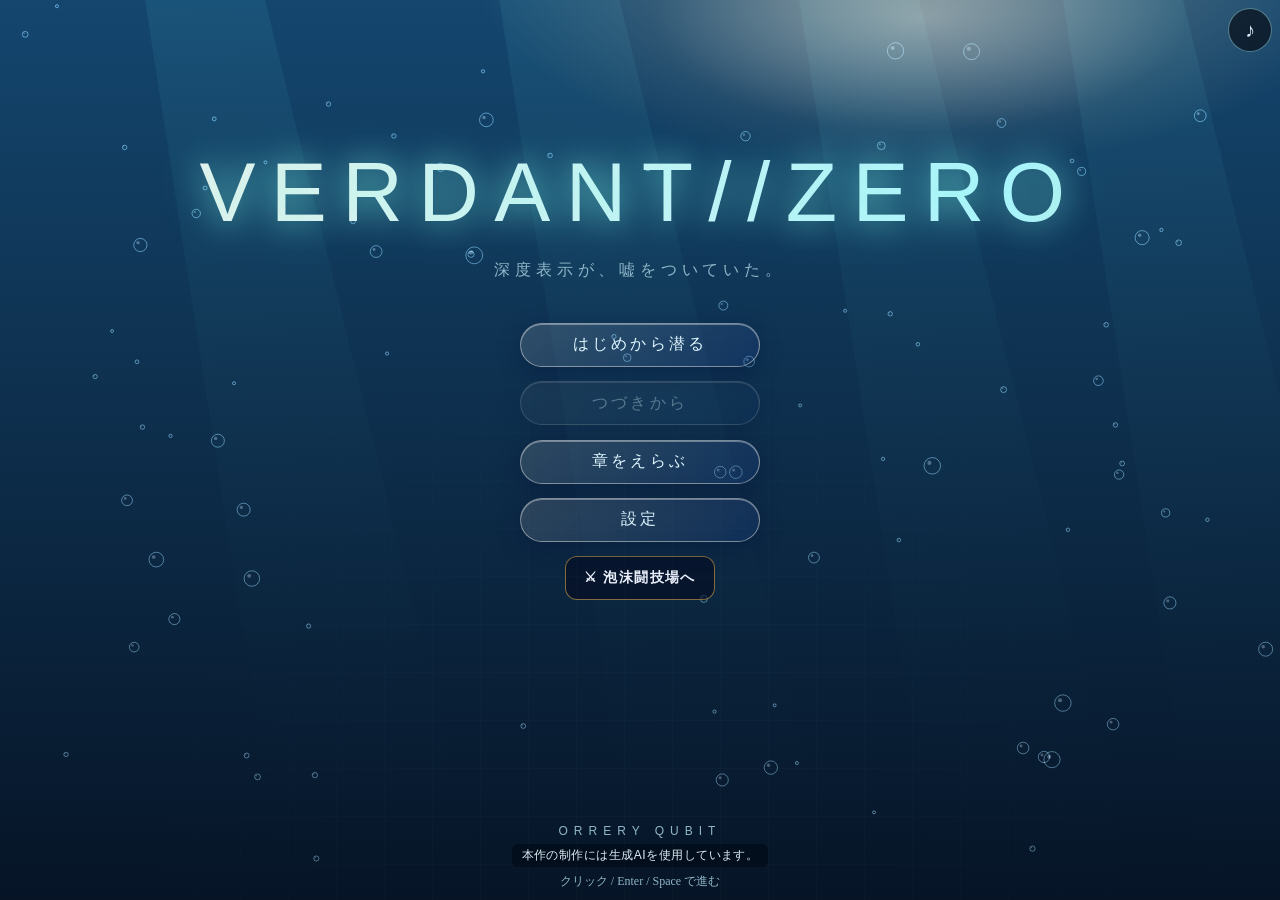
==== commit 79f8449b: "rpg: D162+D163 breakout production build aee5d1bd (uro public, next-battle sysbar)" ====
--- a/rpg/index.html
+++ b/rpg/index.html
@@ -40,7 +40,7 @@
     </header>
     <div id="stage"><img id="portrait" alt=""><div id="ptName"></div></div>
     <div id="textbox"><div id="text"></div><div id="next">▼</div></div>
-    <nav id="sysbar"><button data-act="auto">オート</button><button data-act="log">ログ</button><button data-act="save">セーブ</button><button data-act="load">ロード</button><button data-act="config">設定</button><button data-act="totitle">タイトル</button></nav>
+    <nav id="sysbar"><button data-act="auto">オート</button><button data-act="log">ログ</button><button data-act="save">セーブ</button><button data-act="load">ロード</button><button data-act="nextbattle">次のバトルまで</button><button data-act="config">設定</button><button data-act="totitle">タイトル</button></nav>
   </section>
     <section id="battle" class="screen">
     <div id="bTop"><div id="eName"></div><div id="eBar"><i></i></div><div id="eHp"></div><div id="bInfo"></div></div>
--- a/rpg/css/style.css
+++ b/rpg/css/style.css
@@ -1 +1 @@
-:root{--mirror-outline:#ff4fd8;--ink:#dff6ff;--dim:#8fb6c8;--amber:#ffb547;--teal:#5fe0c8;--deep:#020a14;--glass:rgba(10,30,50,.55)}*{box-sizing:border-box}html,body{margin:0;height:100%;background:var(--deep);color:var(--ink);font-family:"Hiragino Mincho ProN","Yu Mincho","Noto Serif JP",serif;overflow:hidden}#sea{position:fixed;inset:0;width:100%;height:100%}#app{position:fixed;inset:0}.screen{position:absolute;inset:0;display:none;opacity:0;transition:opacity .8s}.screen.active{display:block;opacity:1}button{font:inherit;color:var(--ink);background:rgba(120,200,255,.08);border:1px solid rgba(160,220,255,.35);border-radius:999px;padding:.5em 1.4em;cursor:pointer;transition:.25s;backdrop-filter:blur(3px)}button:hover,button:focus{background:rgba(160,230,255,.22);box-shadow:0 0 18px rgba(140,220,255,.45);outline:none}button:disabled{opacity:.35;cursor:default}#title{text-align:center;padding-top:16vh}.logo{font-family:"Helvetica Neue",Arial,sans-serif;font-weight:200;letter-spacing:.35em;font-size:clamp(34px,7vw,84px);text-shadow:0 0 30px rgba(120,255,220,.5)}.logo .sl{color:var(--teal)}.logo .z{color:#aef3ff}.sub{color:var(--dim);letter-spacing:.3em;margin:1.2em 0 2.6em}.menu{display:flex;flex-direction:column;gap:.9em;align-items:center}.menu button{min-width:240px}.team{position:absolute;bottom:4.2em;width:100%;font-family:sans-serif;letter-spacing:.5em;font-size:12px;color:var(--dim)}.hint{position:absolute;bottom:1.2em;width:100%;font-size:12px;color:#5f8796}#hud{position:absolute;top:0;left:0;right:0;display:flex;flex-wrap:wrap;gap:.4em 1.4em;align-items:center;padding:.6em 1.2em;font-family:sans-serif;font-size:13px;background:linear-gradient(#020a14cc,#0000)}#hud .ep{color:var(--teal)}#hud .depth{color:#aef3ff;font-variant-numeric:tabular-nums}#hud .nm{font-weight:bold;letter-spacing:.1em}.harp{display:inline-flex;align-items:center;gap:.3em}.harp svg{width:16px;height:40px;vertical-align:middle}#hudParty{color:var(--dim)}#stage{position:absolute;right:6vw;bottom:24vh;height:68vh;width:min(40vw,420px);pointer-events:none}#portrait{height:100%;width:100%;object-fit:contain;filter:drop-shadow(0 0 22px rgba(140,230,255,.25));opacity:0;transition:opacity .6s}#portrait.on{opacity:1}#ptName{position:absolute;bottom:0;right:0;font-family:sans-serif;font-size:16px;font-weight:bold;color:var(--ink);text-shadow:0 0 3px #020a14,0 0 6px #020a14,0 1px 2px #000;background:rgba(2,10,20,.72);padding:.15em .5em;border-radius:4px}#textbox{position:absolute;left:4vw;right:4vw;bottom:5.5em;height:30vh;overflow:hidden;padding:0;background:var(--glass);border:1px solid rgba(160,220,255,.25);border-radius:22px;backdrop-filter:blur(6px);line-height:2;font-size:clamp(15px,1.6vw,19px);cursor:pointer}#text p{margin:0 0 .3em;text-indent:1em;animation:rise .5s ease}#text p.d{text-indent:0}#text p.s{text-indent:0;font-family:sans-serif;color:#aef3ff;text-shadow:0 0 10px rgba(120,230,255,.6);letter-spacing:.05em}#text p.br{text-align:center;color:var(--dim);text-indent:0}#text h2{font-weight:normal;letter-spacing:.2em;color:var(--teal);margin:.2em 0 .8em;text-indent:0}#next{position:absolute;right:1.2em;bottom:.3em;animation:blink 1.2s infinite;color:var(--teal);visibility:hidden;pointer-events:none;line-height:1.4}#next.on{visibility:visible}@keyframes blink{50%{opacity:.2}}@keyframes rise{from{opacity:0;transform:translateY(6px)}to{opacity:1}}#sysbar{position:absolute;bottom:1em;right:4vw;display:flex;gap:.5em;font-size:13px}#sysbar button{padding:.3em 1em}#sysbar button.on{background:rgba(95,224,200,.3)}#modal{position:fixed;inset:0;background:rgba(0,8,16,.7);display:flex;align-items:center;justify-content:center;z-index:9}#modal.hidden{display:none}.panel{background:#06182a;border:1px solid rgba(160,220,255,.3);border-radius:18px;padding:1.4em 1.8em;max-width:min(760px,92vw);max-height:84vh;overflow:auto;box-shadow:0 0 40px rgba(80,200,255,.2)}.panel h3{margin-top:0;color:var(--teal);font-weight:normal;letter-spacing:.2em}.slot{display:flex;justify-content:space-between;gap:1em;align-items:center;padding:.5em 0;border-bottom:1px solid #123}.chap{display:block;width:100%;text-align:left;margin:.3em 0;border-radius:10px}.logline{margin:.2em 0;font-size:14px;color:#cfe}input[type=text]{font:inherit;padding:.5em 1em;border-radius:999px;border:1px solid #5fe0c8;background:#021;color:var(--ink);width:14em}.namebub{display:inline-block;animation:sink 2.2s ease-in forwards;color:#aef3ff;font-size:28px}@keyframes sink{to{transform:translateY(160px) scale(.3);opacity:0;filter:blur(2px)}}#battle{background:radial-gradient(ellipse at 50% 30%,rgba(30,90,120,.35),transparent 70%)}#bTop{position:absolute;top:1.2em;left:50%;transform:translateX(-50%);text-align:center;font-family:sans-serif;min-width:320px}#eName{font-size:18px;letter-spacing:.1em}#eHp{font-variant-numeric:tabular-nums;color:#aef3ff;margin-top:.2em}#eBar{height:6px;border-radius:3px;background:#123;margin-top:.4em;overflow:hidden}#eBar i{display:block;height:100%;background:linear-gradient(90deg,#5fe0c8,#aef3ff);transition:width .4s}#bInfo{font-size:13px;color:var(--amber);margin-top:.4em;min-height:1.2em}#bField{position:absolute;top:20%;bottom:34%;left:0;right:0}#enemySprite{position:absolute;left:50%;top:10%;transform:translateX(-50%);width:200px;height:200px;border-radius:50%;background:radial-gradient(circle at 40% 35%,rgba(200,255,255,.7),rgba(60,160,200,.25) 45%,transparent 70%);animation:float 4s ease-in-out infinite}#enemySprite.weak{box-shadow:0 0 60px var(--amber)}#enemySprite.hit{animation:shake .25s}@keyframes float{50%{transform:translate(-50%,-14px)}}@keyframes shake{25%{margin-left:-8px}75%{margin-left:8px}}#meSprite{position:absolute;left:8vw;bottom:-10%;width:180px;height:320px}#pops{position:absolute;inset:0;pointer-events:none}.pop{position:absolute;font-family:sans-serif;font-weight:bold;font-size:26px;color:#fff;text-shadow:0 0 8px #5fe0c8;animation:popb 1.1s ease-out forwards}.pop.crit{color:#ffe08a;font-size:34px;text-shadow:0 0 14px #ffb547}.pop.dmg{color:#ff9a9a;text-shadow:0 0 8px #f55}.pop.heal{color:#bfffe8}@keyframes popb{0%{transform:scale(.4);opacity:0}25%{transform:scale(1.15);opacity:1}80%{opacity:1}100%{transform:translateY(-40px) scale(1.3);opacity:0}}#bBottom{position:absolute;left:4vw;right:4vw;bottom:1.2em;display:grid;grid-template-columns:1fr auto;gap:.6em 1.4em;background:var(--glass);border:1px solid rgba(160,220,255,.25);border-radius:22px;padding:1em 1.4em;font-family:sans-serif}#pStat{font-variant-numeric:tabular-nums}#cmds{display:flex;gap:.5em;flex-wrap:wrap;justify-content:flex-end}#cmds .opt{display:none}#cmds .opt.show{display:inline-block}#blog{grid-column:1/3;font-size:13px;color:var(--dim);height:4.6em;overflow:hidden}@media (max-width:600px){#stage{right:0;width:60vw;height:44vh;bottom:44vh}#portrait.on{opacity:.55}#textbox{left:2vw;right:2vw;bottom:4.2em;font-size:15px;height:32vh}#text{padding:.8em 1em 1.6em}#sysbar{left:2vw;right:2vw;flex-wrap:wrap;justify-content:flex-end}#sysbar button{padding:.25em .7em;font-size:12px}#hud{font-size:11px;gap:.2em .8em}#bBottom{grid-template-columns:1fr;left:2vw;right:2vw}#blog{grid-column:1}#cmds{justify-content:flex-start}#cmds button{padding:.4em .9em}.menu button{min-width:200px}#meSprite{width:80px;height:140px}}:root{--ultra:#1b3f8f;--pearl:#f4f1ea;--navy:#0a1630}#app::before{content:"";position:fixed;inset:0;pointer-events:none;background:radial-gradient(ellipse 60% 40% at 72% -5%,rgba(255,236,190,.35),transparent 60%),radial-gradient(ellipse 30% 18% at 72% 2%,rgba(255,255,255,.35),transparent 70%);mix-blend-mode:screen;animation:godray 9s ease-in-out infinite}@keyframes godray{50%{opacity:.65;transform:translateX(-2%)}}#app::after{content:"";position:fixed;inset:0;pointer-events:none;opacity:.06;background-image:linear-gradient(rgba(180,240,255,.6) 1px,transparent 1px),linear-gradient(90deg,rgba(180,240,255,.6) 1px,transparent 1px);background-size:48px 48px;mask-image:radial-gradient(ellipse at 50% 120%,#000,transparent 70%)}.logo{background:linear-gradient(100deg,#f4f1ea 0%,#aef3ff 40%,#ffb547 70%,#f4f1ea 100%);background-size:200% 100%;-webkit-background-clip:text;background-clip:text;color:transparent;animation:sheen 7s linear infinite;filter:drop-shadow(0 0 22px rgba(120,230,255,.45))}.logo .sl,.logo .z{color:transparent}@keyframes sheen{to{background-position:-200% 0}}.menu button{background:linear-gradient(135deg,rgba(244,241,234,.14),rgba(27,63,143,.25));border-color:rgba(244,241,234,.45);letter-spacing:.2em;box-shadow:inset 0 1px 0 rgba(255,255,255,.35),0 6px 22px rgba(0,20,60,.4)}.menu button:hover{transform:translateY(-2px) scale(1.03);box-shadow:0 0 28px rgba(255,181,71,.45),inset 0 1px 0 #fff8}#textbox{background:linear-gradient(160deg,rgba(244,241,234,.10),rgba(10,22,48,.62) 40%);box-shadow:inset 0 1px 0 rgba(255,255,255,.25),0 20px 60px rgba(0,10,30,.55)}#portrait{filter:drop-shadow(0 0 2px rgba(255,255,255,.6)) drop-shadow(0 0 28px rgba(255,220,160,.28))}.mirrorImg{filter:none}#enemySprite.drawn{background:none;border-radius:0;width:260px;height:260px}#enemySprite .esvg{width:100%;height:100%;overflow:visible}#enemySprite.weak .lure{animation:lure .5s ease-in-out infinite alternate}@keyframes lure{to{transform:scale(1.35);transform-origin:106px 10px;filter:brightness(1.6)}}#enemySprite.drawn.weak{box-shadow:none}#enemySprite:has(.mirrorImg){background:none;width:220px;height:300px;top:0}#meSprite img{filter:drop-shadow(0 0 14px rgba(255,220,160,.4))}.pop{font-family:"Helvetica Neue",Arial,sans-serif;letter-spacing:.04em;-webkit-text-stroke:.5px rgba(255,255,255,.6)}.pop::after{content:"";position:absolute;inset:-14px;border-radius:50%;border:1px solid rgba(200,250,255,.5);animation:ring .9s ease-out forwards}@keyframes ring{from{transform:scale(.3);opacity:1}to{transform:scale(1.6);opacity:0}}#hud{backdrop-filter:blur(2px)}.ai-note{position:absolute;bottom:2.4em;width:100%;font-family:sans-serif;font-size:11px;color:#8fb6c8;letter-spacing:.08em;margin:0}@media (max-width:600px){.ai-note{font-size:10px;bottom:2.6em}}#enemySprite .eimg{width:100%;height:100%;object-fit:contain;display:block}#title{padding-left:max(12px,env(safe-area-inset-left));padding-right:max(12px,env(safe-area-inset-right));box-sizing:border-box}.logo{display:block;max-width:100%;white-space:nowrap;overflow:visible;box-sizing:border-box;font-size:clamp(20px,8vw,84px);letter-spacing:clamp(.06em,1.2vw,.35em);margin-right:calc(-1 * clamp(.06em,1.2vw,.35em))}.title-foot{position:absolute;left:0;right:0;bottom:max(10px,env(safe-area-inset-bottom));z-index:5;display:flex;flex-direction:column;align-items:center;gap:6px;padding:0 12px}.title-foot .team,.title-foot .ai-note,.title-foot .hint{position:static;width:auto;margin:0;bottom:auto}.ai-note{color:#dbeef6;background:rgba(4,12,24,.72);padding:3px 10px;border-radius:6px;text-shadow:none;filter:none;mix-blend-mode:normal;font-size:12px;letter-spacing:.04em;position:relative;z-index:6}@media (max-width:600px){.ai-note{font-size:11px}}.title-foot .hint{color:#8fb6c8}#muteBtn{position:fixed;top:max(8px,env(safe-area-inset-top));right:max(8px,env(safe-area-inset-right));z-index:20;width:44px;height:44px;min-width:44px;min-height:44px;padding:0;border-radius:50%;border:1px solid rgba(174,243,255,.45);background:rgba(4,12,24,.72);color:#dbeef6;font-size:20px;line-height:1;cursor:pointer}#muteBtn[aria-pressed=true]{color:#ffb547;border-color:rgba(255,181,71,.6)}#muteBtn:focus-visible{outline:2px solid #aef3ff;outline-offset:2px}:root{--muteSlot:calc(44px + 16px + env(safe-area-inset-right))}#hud{padding-right:var(--muteSlot)}#bTop{min-width:0;width:min(320px,calc(100vw - 2 * var(--muteSlot)));box-sizing:border-box}#eName,#eHp,#bInfo{overflow-wrap:anywhere}#ptName{white-space:nowrap;max-width:100%;box-sizing:border-box}@media (max-width:600px){#ptName{right:max(12px,env(safe-area-inset-right))}}.nmHint{font-family:sans-serif;font-size:13px;color:#ffb547;min-height:1.4em;margin:.2em 0 0}.nmHint:empty{visibility:hidden}.scriptedLose{font-family:sans-serif;font-size:14px;color:#aef3ff}button{min-height:44px;min-width:44px;box-sizing:border-box}#sysbar button{display:inline-flex;align-items:center;justify-content:center}#cmds button{min-height:48px}.chap,#mClose{min-height:44px}input[type=range]{height:44px;margin:0;background:transparent}@media (max-width:600px){#sysbar{gap:.3em}#sysbar button{padding:0 .5em}}#nmIn{min-height:44px;box-sizing:border-box}@media (max-width:360px){#sysbar{gap:2px;left:1vw;right:1vw;flex-wrap:nowrap;justify-content:space-between}#sysbar button{padding:0 2px;font-size:11px;letter-spacing:0}}#meSprite.hit{animation:shake .25s}#ptName.off{visibility:hidden}@media (max-width:375px){#portrait.on{opacity:.8}}.retryHint{color:var(--amber);font-size:15px}.pop.multi{line-height:1;white-space:nowrap;animation:popm 1.1s ease-out forwards}.pop.multi::after{display:none}@keyframes popm{0%{opacity:0}15%{opacity:1}80%{opacity:1}100%{opacity:0}}.pop .shave{position:absolute;left:100%;bottom:0;line-height:1;margin-left:2px;font-size:16px;color:#bfe9ff;text-shadow:0 0 3px #020a14;-webkit-text-stroke:0;letter-spacing:0;white-space:nowrap}#title .tbtns{margin-top:14px}a.tl{display:inline-flex;align-items:center;justify-content:center;min-height:44px;box-sizing:border-box;color:#eaf0fb;text-decoration:none;font-size:14px;font-weight:700;padding:8px 18px;border-radius:12px;border:1px solid rgba(214,165,72,.6);background:rgba(6,10,32,.6);letter-spacing:.1em}a.tl:hover{background:rgba(42,60,158,.7)}#text{position:relative;height:100%;box-sizing:border-box;overflow-y:auto;overscroll-behavior:contain;-webkit-overflow-scrolling:touch;padding:1.1em 1.8em 1.8em;scrollbar-width:thin;scrollbar-color:rgba(160,220,255,.35) transparent}@media (max-width:600px){#text{padding:.8em 1em 1.6em}}#text .page{box-sizing:border-box}#text .page+.page{border-top:1px dashed rgba(160,220,255,.18)}#text p.cont{text-indent:0}#text h2 .act{display:block;font-size:.85em;letter-spacing:.3em;color:#aef3ff;margin-bottom:.2em}.actCard,#chapterEnd,#mBody .actCard,#mBody h3.actCard{font-family:"Hiragino Mincho ProN","Yu Mincho","Noto Serif JP","Noto Serif CJK JP",serif;font-weight:normal;font-size:clamp(22px,6vw,24px);letter-spacing:.2em;color:#D6A548;text-align:center;margin:.6em 0}#mBody:has(.actCard){text-align:center}#text h2{text-wrap:balance;word-break:keep-all;overflow-wrap:anywhere}@media (max-width:400px){#text h2{font-size:.95em;letter-spacing:.12em}}#enemySprite.bubbled::after{content:"";position:absolute;inset:6% 4%;border-radius:50%;background:radial-gradient(circle at 35% 30%,rgba(230,255,255,.55),rgba(120,210,240,.18) 55%,rgba(160,230,255,.35) 70%,transparent 72%);box-shadow:inset 0 0 24px rgba(200,250,255,.5);pointer-events:none;animation:float 3s ease-in-out infinite}#cmds button.glow{box-shadow:0 0 0 2px #bfefff,0 0 14px 4px rgba(160,230,255,.75)}#bInfo .lost{color:#ff6b6b}.pop.shield{font-size:20px;white-space:nowrap;transform-origin:100% 50%}.pop.shield::after{display:none}#blog{line-height:1.5;height:4.5em}#blog>div{white-space:nowrap;overflow:hidden;text-overflow:ellipsis}#bIntro{font-size:16px;line-height:1.7;margin:.4em 0}#bField.collapsing{animation:collapseShake 3s ease-in forwards}#bField.collapsing::before{content:"";position:absolute;left:8%;right:8%;bottom:18%;height:38%;background:repeating-linear-gradient(90deg,rgba(160,190,210,.55) 0 18%,transparent 18% 22%);border-top:3px solid rgba(220,240,255,.7);transform-origin:bottom;animation:collapseWall 3s ease-in forwards;pointer-events:none;z-index:3}@keyframes collapseShake{0%,100%{transform:none}10%{transform:translateX(-6px)}20%{transform:translateX(6px)}30%{transform:translateX(-4px)}40%{transform:translateX(3px)}50%{transform:none}}@keyframes collapseWall{0%{opacity:0;transform:scaleY(1)}15%{opacity:1}55%{opacity:1;transform:scaleY(1) skewX(0)}100%{opacity:0;transform:scaleY(.1) skewX(18deg) translateY(40%)}}#skipCollapse{position:absolute;right:12px;bottom:12px;min-width:88px;min-height:48px;z-index:4}#collapseCard{position:absolute;left:6%;right:6%;top:8%;z-index:5;background:rgba(0,10,20,.82);border:1px solid rgba(160,220,240,.5);border-radius:8px;padding:.6em 1em;text-align:center;font-size:15px}#collapseCard h3{margin:.2em 0;font-weight:normal;color:#D6A548;letter-spacing:.15em}#collapseCard p{margin:.3em 0}#bInfo{font-size:15px}#collapseCard p{text-wrap:balance;word-break:keep-all;overflow-wrap:anywhere}@media (max-width:400px){#collapseCard{font-size:14px;padding:.5em .7em}}#blog>div.imp{white-space:normal;text-overflow:clip;display:-webkit-box;-webkit-line-clamp:2;-webkit-box-orient:vertical;overflow:hidden}@media (max-width:340px){#blog>div.imp{font-size:12px;letter-spacing:0}}#enemySprite.seamGlow{filter:drop-shadow(0 0 10px rgba(255,214,140,.9))}.seamGlow{color:#ffe3a8;text-shadow:0 0 8px rgba(255,200,120,.9)}#starHint .retryHint{margin:2px 0;font-size:13px;text-align:center}#bField.breakout #enemySprite,#bField.breakout #meSprite{display:none}#bField.breakout{top:14%;bottom:30%}#boCanvas{display:block;margin:0 auto;height:100%;max-width:100%;aspect-ratio:4/3;object-fit:contain;background:rgba(8,24,40,.55);border:1px solid rgba(140,200,230,.35);border-radius:6px;touch-action:none}#cmds.boHide{display:none}#boCtl{display:flex;gap:.5em;flex-wrap:wrap;justify-content:flex-end}#boCtl button{min-height:48px}#boDev{position:fixed;left:0;right:0;bottom:0;z-index:50;background:#300;color:#fdd;font:12px monospace;padding:4px;border-top:2px dashed #f55}:root{--safeT:max(4vmin,env(safe-area-inset-top));--safeB:max(4vmin,env(safe-area-inset-bottom));--safeL:max(4vmin,env(safe-area-inset-left));--safeR:max(4vmin,env(safe-area-inset-right))}#battle.bo{background:#030a1e}#battle.bo #bTop,#battle.bo #bField,#battle.bo #bBottom{display:none}#battle.bo #boCanvas{position:absolute;inset:0;width:100%;height:100%;object-fit:contain;display:block;margin:0;max-width:none;aspect-ratio:auto;border:0;border-radius:0;background:transparent;touch-action:none;user-select:none;-webkit-user-select:none}#battle.bo{touch-action:none}#battle.bo #boCanvas{object-position:center bottom}#boHud{position:absolute;left:var(--safeL);bottom:var(--safeB);display:flex;gap:10px;align-items:center;z-index:3;pointer-events:none}#boHud .gi{width:40px;height:40px;border-radius:50%;border:2px solid rgba(214,165,72,.45);background:rgba(4,12,30,.55) center/60% no-repeat;opacity:.45;transition:opacity .3s,box-shadow .3s}#boHud .gi[hidden]{display:none!important}#boHud .gi.on{opacity:1;border-color:#e0a23a;box-shadow:0 0 12px rgba(224,162,58,.55)}#boHud .gi.pop{animation:giPop .5s ease-out}@keyframes giPop{0%{transform:scale(1)}40%{transform:scale(1.5)}100%{transform:scale(1)}}#boHud .gi[data-g=sim]{background-image:url("data:image/svg+xml,%3Csvg xmlns='http://www.w3.org/2000/svg' viewBox='0 0 24 24' fill='none' stroke='%23e0a23a' stroke-width='2'%3E%3Ccircle cx='9' cy='12' r='6'/%3E%3Ccircle cx='15' cy='12' r='6'/%3E%3C/svg%3E")}#boHud .gi[data-g=int]{background-image:url("data:image/svg+xml,%3Csvg xmlns='http://www.w3.org/2000/svg' viewBox='0 0 24 24' fill='%23e0a23a'%3E%3Cpath d='M12 2l2.5 7.5H22l-6 4.5 2.5 8L12 17l-6.5 5 2.5-8-6-4.5h7.5z'/%3E%3C/svg%3E")}#boHud .gi[data-g=prc]{background-image:url("data:image/svg+xml,%3Csvg xmlns='http://www.w3.org/2000/svg' viewBox='0 0 24 24' fill='%23e0a23a'%3E%3Cpath d='M12 2c1 4 6 6 6 12a6 6 0 0 1-12 0c0-3 2-5 3-7 0 3 2 4 3 4 0-3-1-6 0-9z'/%3E%3C/svg%3E")}#boHud .gi[data-g=spl]{background-image:url("data:image/svg+xml,%3Csvg xmlns='http://www.w3.org/2000/svg' viewBox='0 0 24 24' fill='none' stroke='%239fb8ff' stroke-width='2'%3E%3Cpath d='M3 18h7M14 18h7M12 4v8M12 12l-6 6M12 12l6 6'/%3E%3C/svg%3E")}#boKind{pointer-events:auto;width:44px;height:44px;min-width:44px;padding:0;border-radius:50%;font:20px/1 sans-serif;color:#3FE8C0;background:rgba(4,12,30,.6);border:1px solid rgba(63,232,192,.5)}#boLaser{pointer-events:auto;min-width:48px;height:44px;padding:0 8px;border-radius:22px;font:600 14px/1 sans-serif;color:#3FE8C0;background:rgba(4,12,30,.6);border:1px solid rgba(63,232,192,.5);touch-action:manipulation}#boKind[data-kind=爆発]{color:#e0a23a;border-color:rgba(224,162,58,.6)}#boKind[data-kind=兵装]{color:#7fb6ff}#stage{display:none!important}#sceneBg{position:absolute;inset:0;background:#030a1e center/cover no-repeat;opacity:0;transition:opacity 1s;pointer-events:none}#sceneBg.on{opacity:1}#sceneBg::after{content:"";position:absolute;inset:0;background:linear-gradient(transparent 45%,rgba(2,10,20,.6))}#story #hud{padding-top:max(.6em,env(safe-area-inset-top));padding-left:var(--safeL)}#textbox{left:max(4vw,env(safe-area-inset-left));right:max(4vw,env(safe-area-inset-right))}#sysbar{bottom:max(1em,env(safe-area-inset-bottom));right:max(4vw,env(safe-area-inset-right))}
+:root{--mirror-outline:#ff4fd8;--ink:#dff6ff;--dim:#8fb6c8;--amber:#ffb547;--teal:#5fe0c8;--deep:#020a14;--glass:rgba(10,30,50,.55)}*{box-sizing:border-box}html,body{margin:0;height:100%;background:var(--deep);color:var(--ink);font-family:"Hiragino Mincho ProN","Yu Mincho","Noto Serif JP",serif;overflow:hidden}#sea{position:fixed;inset:0;width:100%;height:100%}#app{position:fixed;inset:0}.screen{position:absolute;inset:0;display:none;opacity:0;transition:opacity .8s}.screen.active{display:block;opacity:1}button{font:inherit;color:var(--ink);background:rgba(120,200,255,.08);border:1px solid rgba(160,220,255,.35);border-radius:999px;padding:.5em 1.4em;cursor:pointer;transition:.25s;backdrop-filter:blur(3px)}button:hover,button:focus{background:rgba(160,230,255,.22);box-shadow:0 0 18px rgba(140,220,255,.45);outline:none}button:disabled{opacity:.35;cursor:default}#title{text-align:center;padding-top:16vh}.logo{font-family:"Helvetica Neue",Arial,sans-serif;font-weight:200;letter-spacing:.35em;font-size:clamp(34px,7vw,84px);text-shadow:0 0 30px rgba(120,255,220,.5)}.logo .sl{color:var(--teal)}.logo .z{color:#aef3ff}.sub{color:var(--dim);letter-spacing:.3em;margin:1.2em 0 2.6em}.menu{display:flex;flex-direction:column;gap:.9em;align-items:center}.menu button{min-width:240px}.team{position:absolute;bottom:4.2em;width:100%;font-family:sans-serif;letter-spacing:.5em;font-size:12px;color:var(--dim)}.hint{position:absolute;bottom:1.2em;width:100%;font-size:12px;color:#5f8796}#hud{position:absolute;top:0;left:0;right:0;display:flex;flex-wrap:wrap;gap:.4em 1.4em;align-items:center;padding:.6em 1.2em;font-family:sans-serif;font-size:13px;background:linear-gradient(#020a14cc,#0000)}#hud .ep{color:var(--teal)}#hud .depth{color:#aef3ff;font-variant-numeric:tabular-nums}#hud .nm{font-weight:bold;letter-spacing:.1em}.harp{display:inline-flex;align-items:center;gap:.3em}.harp svg{width:16px;height:40px;vertical-align:middle}#hudParty{color:var(--dim)}#stage{position:absolute;right:6vw;bottom:24vh;height:68vh;width:min(40vw,420px);pointer-events:none}#portrait{height:100%;width:100%;object-fit:contain;filter:drop-shadow(0 0 22px rgba(140,230,255,.25));opacity:0;transition:opacity .6s}#portrait.on{opacity:1}#ptName{position:absolute;bottom:0;right:0;font-family:sans-serif;font-size:16px;font-weight:bold;color:var(--ink);text-shadow:0 0 3px #020a14,0 0 6px #020a14,0 1px 2px #000;background:rgba(2,10,20,.72);padding:.15em .5em;border-radius:4px}#textbox{position:absolute;left:4vw;right:4vw;bottom:5.5em;height:30vh;overflow:hidden;padding:0;background:var(--glass);border:1px solid rgba(160,220,255,.25);border-radius:22px;backdrop-filter:blur(6px);line-height:2;font-size:clamp(15px,1.6vw,19px);cursor:pointer}#text p{margin:0 0 .3em;text-indent:1em;animation:rise .5s ease}#text p.d{text-indent:0}#text p.s{text-indent:0;font-family:sans-serif;color:#aef3ff;text-shadow:0 0 10px rgba(120,230,255,.6);letter-spacing:.05em}#text p.br{text-align:center;color:var(--dim);text-indent:0}#text h2{font-weight:normal;letter-spacing:.2em;color:var(--teal);margin:.2em 0 .8em;text-indent:0}#next{position:absolute;right:1.2em;bottom:.3em;animation:blink 1.2s infinite;color:var(--teal);visibility:hidden;pointer-events:none;line-height:1.4}#next.on{visibility:visible}@keyframes blink{50%{opacity:.2}}@keyframes rise{from{opacity:0;transform:translateY(6px)}to{opacity:1}}#sysbar{position:absolute;bottom:1em;right:4vw;display:flex;gap:.5em;font-size:13px}#sysbar button{padding:.3em 1em}#sysbar button.on{background:rgba(95,224,200,.3)}#modal{position:fixed;inset:0;background:rgba(0,8,16,.7);display:flex;align-items:center;justify-content:center;z-index:9}#modal.hidden{display:none}.panel{background:#06182a;border:1px solid rgba(160,220,255,.3);border-radius:18px;padding:1.4em 1.8em;max-width:min(760px,92vw);max-height:84vh;overflow:auto;box-shadow:0 0 40px rgba(80,200,255,.2)}.panel h3{margin-top:0;color:var(--teal);font-weight:normal;letter-spacing:.2em}.slot{display:flex;justify-content:space-between;gap:1em;align-items:center;padding:.5em 0;border-bottom:1px solid #123}.chap{display:block;width:100%;text-align:left;margin:.3em 0;border-radius:10px}.logline{margin:.2em 0;font-size:14px;color:#cfe}input[type=text]{font:inherit;padding:.5em 1em;border-radius:999px;border:1px solid #5fe0c8;background:#021;color:var(--ink);width:14em}.namebub{display:inline-block;animation:sink 2.2s ease-in forwards;color:#aef3ff;font-size:28px}@keyframes sink{to{transform:translateY(160px) scale(.3);opacity:0;filter:blur(2px)}}#battle{background:radial-gradient(ellipse at 50% 30%,rgba(30,90,120,.35),transparent 70%)}#bTop{position:absolute;top:1.2em;left:50%;transform:translateX(-50%);text-align:center;font-family:sans-serif;min-width:320px}#eName{font-size:18px;letter-spacing:.1em}#eHp{font-variant-numeric:tabular-nums;color:#aef3ff;margin-top:.2em}#eBar{height:6px;border-radius:3px;background:#123;margin-top:.4em;overflow:hidden}#eBar i{display:block;height:100%;background:linear-gradient(90deg,#5fe0c8,#aef3ff);transition:width .4s}#bInfo{font-size:13px;color:var(--amber);margin-top:.4em;min-height:1.2em}#bField{position:absolute;top:20%;bottom:34%;left:0;right:0}#enemySprite{position:absolute;left:50%;top:10%;transform:translateX(-50%);width:200px;height:200px;border-radius:50%;background:radial-gradient(circle at 40% 35%,rgba(200,255,255,.7),rgba(60,160,200,.25) 45%,transparent 70%);animation:float 4s ease-in-out infinite}#enemySprite.weak{box-shadow:0 0 60px var(--amber)}#enemySprite.hit{animation:shake .25s}@keyframes float{50%{transform:translate(-50%,-14px)}}@keyframes shake{25%{margin-left:-8px}75%{margin-left:8px}}#meSprite{position:absolute;left:8vw;bottom:-10%;width:180px;height:320px}#pops{position:absolute;inset:0;pointer-events:none}.pop{position:absolute;font-family:sans-serif;font-weight:bold;font-size:26px;color:#fff;text-shadow:0 0 8px #5fe0c8;animation:popb 1.1s ease-out forwards}.pop.crit{color:#ffe08a;font-size:34px;text-shadow:0 0 14px #ffb547}.pop.dmg{color:#ff9a9a;text-shadow:0 0 8px #f55}.pop.heal{color:#bfffe8}@keyframes popb{0%{transform:scale(.4);opacity:0}25%{transform:scale(1.15);opacity:1}80%{opacity:1}100%{transform:translateY(-40px) scale(1.3);opacity:0}}#bBottom{position:absolute;left:4vw;right:4vw;bottom:1.2em;display:grid;grid-template-columns:1fr auto;gap:.6em 1.4em;background:var(--glass);border:1px solid rgba(160,220,255,.25);border-radius:22px;padding:1em 1.4em;font-family:sans-serif}#pStat{font-variant-numeric:tabular-nums}#cmds{display:flex;gap:.5em;flex-wrap:wrap;justify-content:flex-end}#cmds .opt{display:none}#cmds .opt.show{display:inline-block}#blog{grid-column:1/3;font-size:13px;color:var(--dim);height:4.6em;overflow:hidden}@media (max-width:600px){#stage{right:0;width:60vw;height:44vh;bottom:44vh}#portrait.on{opacity:.55}#textbox{left:2vw;right:2vw;bottom:4.2em;font-size:15px;height:32vh}#text{padding:.8em 1em 1.6em}#sysbar{left:2vw;right:2vw;flex-wrap:wrap;justify-content:flex-end}#sysbar button{padding:.25em .7em;font-size:12px}#hud{font-size:11px;gap:.2em .8em}#bBottom{grid-template-columns:1fr;left:2vw;right:2vw}#blog{grid-column:1}#cmds{justify-content:flex-start}#cmds button{padding:.4em .9em}.menu button{min-width:200px}#meSprite{width:80px;height:140px}}:root{--ultra:#1b3f8f;--pearl:#f4f1ea;--navy:#0a1630}#app::before{content:"";position:fixed;inset:0;pointer-events:none;background:radial-gradient(ellipse 60% 40% at 72% -5%,rgba(255,236,190,.35),transparent 60%),radial-gradient(ellipse 30% 18% at 72% 2%,rgba(255,255,255,.35),transparent 70%);mix-blend-mode:screen;animation:godray 9s ease-in-out infinite}@keyframes godray{50%{opacity:.65;transform:translateX(-2%)}}#app::after{content:"";position:fixed;inset:0;pointer-events:none;opacity:.06;background-image:linear-gradient(rgba(180,240,255,.6) 1px,transparent 1px),linear-gradient(90deg,rgba(180,240,255,.6) 1px,transparent 1px);background-size:48px 48px;mask-image:radial-gradient(ellipse at 50% 120%,#000,transparent 70%)}.logo{background:linear-gradient(100deg,#f4f1ea 0%,#aef3ff 40%,#ffb547 70%,#f4f1ea 100%);background-size:200% 100%;-webkit-background-clip:text;background-clip:text;color:transparent;animation:sheen 7s linear infinite;filter:drop-shadow(0 0 22px rgba(120,230,255,.45))}.logo .sl,.logo .z{color:transparent}@keyframes sheen{to{background-position:-200% 0}}.menu button{background:linear-gradient(135deg,rgba(244,241,234,.14),rgba(27,63,143,.25));border-color:rgba(244,241,234,.45);letter-spacing:.2em;box-shadow:inset 0 1px 0 rgba(255,255,255,.35),0 6px 22px rgba(0,20,60,.4)}.menu button:hover{transform:translateY(-2px) scale(1.03);box-shadow:0 0 28px rgba(255,181,71,.45),inset 0 1px 0 #fff8}#textbox{background:linear-gradient(160deg,rgba(244,241,234,.10),rgba(10,22,48,.62) 40%);box-shadow:inset 0 1px 0 rgba(255,255,255,.25),0 20px 60px rgba(0,10,30,.55)}#portrait{filter:drop-shadow(0 0 2px rgba(255,255,255,.6)) drop-shadow(0 0 28px rgba(255,220,160,.28))}.mirrorImg{filter:none}#enemySprite.drawn{background:none;border-radius:0;width:260px;height:260px}#enemySprite .esvg{width:100%;height:100%;overflow:visible}#enemySprite.weak .lure{animation:lure .5s ease-in-out infinite alternate}@keyframes lure{to{transform:scale(1.35);transform-origin:106px 10px;filter:brightness(1.6)}}#enemySprite.drawn.weak{box-shadow:none}#enemySprite:has(.mirrorImg){background:none;width:220px;height:300px;top:0}#meSprite img{filter:drop-shadow(0 0 14px rgba(255,220,160,.4))}.pop{font-family:"Helvetica Neue",Arial,sans-serif;letter-spacing:.04em;-webkit-text-stroke:.5px rgba(255,255,255,.6)}.pop::after{content:"";position:absolute;inset:-14px;border-radius:50%;border:1px solid rgba(200,250,255,.5);animation:ring .9s ease-out forwards}@keyframes ring{from{transform:scale(.3);opacity:1}to{transform:scale(1.6);opacity:0}}#hud{backdrop-filter:blur(2px)}.ai-note{position:absolute;bottom:2.4em;width:100%;font-family:sans-serif;font-size:11px;color:#8fb6c8;letter-spacing:.08em;margin:0}@media (max-width:600px){.ai-note{font-size:10px;bottom:2.6em}}#enemySprite .eimg{width:100%;height:100%;object-fit:contain;display:block}#title{padding-left:max(12px,env(safe-area-inset-left));padding-right:max(12px,env(safe-area-inset-right));box-sizing:border-box}.logo{display:block;max-width:100%;white-space:nowrap;overflow:visible;box-sizing:border-box;font-size:clamp(20px,8vw,84px);letter-spacing:clamp(.06em,1.2vw,.35em);margin-right:calc(-1 * clamp(.06em,1.2vw,.35em))}.title-foot{position:absolute;left:0;right:0;bottom:max(10px,env(safe-area-inset-bottom));z-index:5;display:flex;flex-direction:column;align-items:center;gap:6px;padding:0 12px}.title-foot .team,.title-foot .ai-note,.title-foot .hint{position:static;width:auto;margin:0;bottom:auto}.ai-note{color:#dbeef6;background:rgba(4,12,24,.72);padding:3px 10px;border-radius:6px;text-shadow:none;filter:none;mix-blend-mode:normal;font-size:12px;letter-spacing:.04em;position:relative;z-index:6}@media (max-width:600px){.ai-note{font-size:11px}}.title-foot .hint{color:#8fb6c8}#muteBtn{position:fixed;top:max(8px,env(safe-area-inset-top));right:max(8px,env(safe-area-inset-right));z-index:20;width:44px;height:44px;min-width:44px;min-height:44px;padding:0;border-radius:50%;border:1px solid rgba(174,243,255,.45);background:rgba(4,12,24,.72);color:#dbeef6;font-size:20px;line-height:1;cursor:pointer}#muteBtn[aria-pressed=true]{color:#ffb547;border-color:rgba(255,181,71,.6)}#muteBtn:focus-visible{outline:2px solid #aef3ff;outline-offset:2px}:root{--muteSlot:calc(44px + 16px + env(safe-area-inset-right))}#hud{padding-right:var(--muteSlot)}#bTop{min-width:0;width:min(320px,calc(100vw - 2 * var(--muteSlot)));box-sizing:border-box}#eName,#eHp,#bInfo{overflow-wrap:anywhere}#ptName{white-space:nowrap;max-width:100%;box-sizing:border-box}@media (max-width:600px){#ptName{right:max(12px,env(safe-area-inset-right))}}.nmHint{font-family:sans-serif;font-size:13px;color:#ffb547;min-height:1.4em;margin:.2em 0 0}.nmHint:empty{visibility:hidden}.scriptedLose{font-family:sans-serif;font-size:14px;color:#aef3ff}button{min-height:44px;min-width:44px;box-sizing:border-box}#sysbar button{display:inline-flex;align-items:center;justify-content:center}#cmds button{min-height:48px}.chap,#mClose{min-height:44px}input[type=range]{height:44px;margin:0;background:transparent}@media (max-width:600px){#sysbar{gap:.3em}#sysbar button{padding:0 .5em}}#nmIn{min-height:44px;box-sizing:border-box}@media (max-width:360px){#sysbar{gap:2px;left:1vw;right:1vw;flex-wrap:nowrap;justify-content:space-between}#sysbar button{padding:0 2px;font-size:11px;letter-spacing:0}}#meSprite.hit{animation:shake .25s}#ptName.off{visibility:hidden}@media (max-width:375px){#portrait.on{opacity:.8}}.retryHint{color:var(--amber);font-size:15px}.pop.multi{line-height:1;white-space:nowrap;animation:popm 1.1s ease-out forwards}.pop.multi::after{display:none}@keyframes popm{0%{opacity:0}15%{opacity:1}80%{opacity:1}100%{opacity:0}}.pop .shave{position:absolute;left:100%;bottom:0;line-height:1;margin-left:2px;font-size:16px;color:#bfe9ff;text-shadow:0 0 3px #020a14;-webkit-text-stroke:0;letter-spacing:0;white-space:nowrap}#title .tbtns{margin-top:14px}a.tl{display:inline-flex;align-items:center;justify-content:center;min-height:44px;box-sizing:border-box;color:#eaf0fb;text-decoration:none;font-size:14px;font-weight:700;padding:8px 18px;border-radius:12px;border:1px solid rgba(214,165,72,.6);background:rgba(6,10,32,.6);letter-spacing:.1em}a.tl:hover{background:rgba(42,60,158,.7)}#text{position:relative;height:100%;box-sizing:border-box;overflow-y:auto;overscroll-behavior:contain;-webkit-overflow-scrolling:touch;padding:1.1em 1.8em 1.8em;scrollbar-width:thin;scrollbar-color:rgba(160,220,255,.35) transparent}@media (max-width:600px){#text{padding:.8em 1em 1.6em}}#text .page{box-sizing:border-box}#text .page+.page{border-top:1px dashed rgba(160,220,255,.18)}#text p.cont{text-indent:0}#text h2 .act{display:block;font-size:.85em;letter-spacing:.3em;color:#aef3ff;margin-bottom:.2em}.actCard,#chapterEnd,#mBody .actCard,#mBody h3.actCard{font-family:"Hiragino Mincho ProN","Yu Mincho","Noto Serif JP","Noto Serif CJK JP",serif;font-weight:normal;font-size:clamp(22px,6vw,24px);letter-spacing:.2em;color:#D6A548;text-align:center;margin:.6em 0}#mBody:has(.actCard){text-align:center}#text h2{text-wrap:balance;word-break:keep-all;overflow-wrap:anywhere}@media (max-width:400px){#text h2{font-size:.95em;letter-spacing:.12em}}#enemySprite.bubbled::after{content:"";position:absolute;inset:6% 4%;border-radius:50%;background:radial-gradient(circle at 35% 30%,rgba(230,255,255,.55),rgba(120,210,240,.18) 55%,rgba(160,230,255,.35) 70%,transparent 72%);box-shadow:inset 0 0 24px rgba(200,250,255,.5);pointer-events:none;animation:float 3s ease-in-out infinite}#cmds button.glow{box-shadow:0 0 0 2px #bfefff,0 0 14px 4px rgba(160,230,255,.75)}#bInfo .lost{color:#ff6b6b}.pop.shield{font-size:20px;white-space:nowrap;transform-origin:100% 50%}.pop.shield::after{display:none}#blog{line-height:1.5;height:4.5em}#blog>div{white-space:nowrap;overflow:hidden;text-overflow:ellipsis}#bIntro{font-size:16px;line-height:1.7;margin:.4em 0}#bField.collapsing{animation:collapseShake 3s ease-in forwards}#bField.collapsing::before{content:"";position:absolute;left:8%;right:8%;bottom:18%;height:38%;background:repeating-linear-gradient(90deg,rgba(160,190,210,.55) 0 18%,transparent 18% 22%);border-top:3px solid rgba(220,240,255,.7);transform-origin:bottom;animation:collapseWall 3s ease-in forwards;pointer-events:none;z-index:3}@keyframes collapseShake{0%,100%{transform:none}10%{transform:translateX(-6px)}20%{transform:translateX(6px)}30%{transform:translateX(-4px)}40%{transform:translateX(3px)}50%{transform:none}}@keyframes collapseWall{0%{opacity:0;transform:scaleY(1)}15%{opacity:1}55%{opacity:1;transform:scaleY(1) skewX(0)}100%{opacity:0;transform:scaleY(.1) skewX(18deg) translateY(40%)}}#skipCollapse{position:absolute;right:12px;bottom:12px;min-width:88px;min-height:48px;z-index:4}#collapseCard{position:absolute;left:6%;right:6%;top:8%;z-index:5;background:rgba(0,10,20,.82);border:1px solid rgba(160,220,240,.5);border-radius:8px;padding:.6em 1em;text-align:center;font-size:15px}#collapseCard h3{margin:.2em 0;font-weight:normal;color:#D6A548;letter-spacing:.15em}#collapseCard p{margin:.3em 0}#bInfo{font-size:15px}#collapseCard p{text-wrap:balance;word-break:keep-all;overflow-wrap:anywhere}@media (max-width:400px){#collapseCard{font-size:14px;padding:.5em .7em}}#blog>div.imp{white-space:normal;text-overflow:clip;display:-webkit-box;-webkit-line-clamp:2;-webkit-box-orient:vertical;overflow:hidden}@media (max-width:340px){#blog>div.imp{font-size:12px;letter-spacing:0}}#enemySprite.seamGlow{filter:drop-shadow(0 0 10px rgba(255,214,140,.9))}.seamGlow{color:#ffe3a8;text-shadow:0 0 8px rgba(255,200,120,.9)}#starHint .retryHint{margin:2px 0;font-size:13px;text-align:center}#bField.breakout #enemySprite,#bField.breakout #meSprite{display:none}#bField.breakout{top:14%;bottom:30%}#boCanvas{display:block;margin:0 auto;height:100%;max-width:100%;aspect-ratio:4/3;object-fit:contain;background:rgba(8,24,40,.55);border:1px solid rgba(140,200,230,.35);border-radius:6px;touch-action:none}#cmds.boHide{display:none}#boCtl{display:flex;gap:.5em;flex-wrap:wrap;justify-content:flex-end}#boCtl button{min-height:48px}#boDev{position:fixed;left:0;right:0;bottom:0;z-index:50;background:#300;color:#fdd;font:12px monospace;padding:4px;border-top:2px dashed #f55}:root{--safeT:max(4vmin,env(safe-area-inset-top));--safeB:max(4vmin,env(safe-area-inset-bottom));--safeL:max(4vmin,env(safe-area-inset-left));--safeR:max(4vmin,env(safe-area-inset-right))}#battle.bo{background:#030a1e}#battle.bo #bTop,#battle.bo #bField,#battle.bo #bBottom{display:none}#battle.boEnd{background:#030a1e}#battle.boEnd #bTop,#battle.boEnd #bField,#battle.boEnd #bBottom{display:none}#battle.bo #boCanvas{position:absolute;inset:0;width:100%;height:100%;object-fit:contain;display:block;margin:0;max-width:none;aspect-ratio:auto;border:0;border-radius:0;background:transparent;touch-action:none;user-select:none;-webkit-user-select:none}#battle.bo{touch-action:none}#battle.bo #boCanvas{object-position:center bottom}#boHud{position:absolute;left:var(--safeL);bottom:var(--safeB);display:flex;gap:10px;align-items:center;z-index:3;pointer-events:none}#boHud .gi{width:40px;height:40px;border-radius:50%;border:2px solid rgba(214,165,72,.45);background:rgba(4,12,30,.55) center/contain no-repeat;opacity:.45;transition:opacity .3s,box-shadow .3s}#boHud .gi[hidden]{display:none!important}#boHud .gi.on{opacity:1;border-color:#e0a23a;box-shadow:0 0 12px rgba(224,162,58,.55)}#boHud .gi.pop{animation:giPop .5s ease-out}@keyframes giPop{0%{transform:scale(1)}40%{transform:scale(1.5)}100%{transform:scale(1)}}#boHud .gi[data-g=sim]{background-image:var(--giSim)}#boHud .gi[data-g=int]{background-image:var(--giInt)}#boHud .gi[data-g=prc]{background-image:var(--giPrc)}#boHud .gi[data-g=spl]{background-image:var(--giSpl)}#boKind{pointer-events:auto;width:44px;height:44px;min-width:44px;padding:0;border-radius:50%;font:20px/1 sans-serif;color:#3FE8C0;background:rgba(4,12,30,.6);border:1px solid rgba(63,232,192,.5)}#boLaser{pointer-events:auto;min-width:48px;height:44px;padding:0 8px;border-radius:22px;font:600 14px/1 sans-serif;color:#3FE8C0;background:rgba(4,12,30,.6);border:1px solid rgba(63,232,192,.5);touch-action:manipulation}#boKind[data-kind=爆発]{color:#e0a23a;border-color:rgba(224,162,58,.6)}#boKind[data-kind=兵装]{color:#7fb6ff}#stage{display:none!important}#sceneBg{position:absolute;inset:0;background:#030a1e center/cover no-repeat;opacity:0;transition:opacity 1s;pointer-events:none}#sceneBg.on{opacity:1}#sceneBg::after{content:"";position:absolute;inset:0;background:linear-gradient(transparent 45%,rgba(2,10,20,.6))}#story #hud{padding-top:max(.6em,env(safe-area-inset-top));padding-left:var(--safeL)}#textbox{left:max(4vw,env(safe-area-inset-left));right:max(4vw,env(safe-area-inset-right))}#sysbar{bottom:max(1em,env(safe-area-inset-bottom));right:max(4vw,env(safe-area-inset-right))}.bo[data-pad="1"]::after{content:"A 放つ / X 撃ち方 / Y 光の型";position:absolute;left:50%;bottom:calc(8px + env(safe-area-inset-bottom));transform:translateX(-50%);padding:4px 10px;border-radius:12px;font:600 12px/1.4 sans-serif;color:#cfefff;background:rgba(4,12,30,.6);pointer-events:none;animation:boPadHint 3.2s ease forwards}@keyframes boPadHint{0%,75%{opacity:1}100%{opacity:0}}#battle.bo{--thumb:140px;background:#030a1e}#boBtns{position:absolute;right:calc(var(--safeR) + 8px);bottom:calc(var(--safeB) + 8px);display:flex;gap:8px;pointer-events:none;z-index:3}#boKind,#boLaser{width:52px;height:52px;min-width:44px;min-height:44px;padding:0;border-radius:50%;font:22px/1 sans-serif;background:rgba(4,12,30,.6);border:2px solid rgba(63,232,192,.7);color:#3FE8C0;transition:box-shadow .1s,background .1s;touch-action:manipulation;-webkit-tap-highlight-color:transparent}#boKind[data-kind=爆発]{color:#D6A548;border-color:#D6A548}#boKind[data-kind=兵装]{color:#9fc8ff;border-color:#9fc8ff}#boKind:active,#boLaser:active{background:rgba(42,60,158,.55);box-shadow:inset 0 0 14px rgba(160,240,255,.6);transition:none}#boHud .gi{pointer-events:none}@media (orientation:portrait){#battle.bo{background:#030a1e var(--boBg) center bottom/cover no-repeat}#battle.bo #boCanvas{inset:auto 0 calc(var(--safeB) + var(--thumb)) 0;width:100%;height:auto;aspect-ratio:16/9;object-fit:fill}#boHud{left:var(--safeL);bottom:calc(var(--safeB) + (var(--thumb) - 44px)/2);gap:8px}#boHud .gi{width:44px;height:44px}#boBtns{right:calc(var(--safeR) + 8px);bottom:calc(var(--safeB) + (var(--thumb) - 52px)/2 + 8px)}}@media (orientation:portrait) and (max-width:340px){#battle.bo{--thumb:120px}#boHud .gi{width:40px;height:40px}#boKind,#boLaser{width:44px;height:44px;font-size:19px}}@media (orientation:portrait) and (min-width:768px){#battle.bo{--thumb:100px}}@media (orientation:landscape) and (max-height:540px){#boBtns{bottom:auto;top:50%;transform:translateY(-50%);flex-direction:column}}#boKind{background:rgba(4,12,30,.6) center/76% no-repeat;color:transparent!important}#boKind[data-kind=兵装]{background-image:var(--fireW)}#boKind[data-kind=光]{background-image:var(--fireL)}#boKind[data-kind=爆発]{background-image:var(--fireB)}#boLaser{background:rgba(4,12,30,.6) center/76% no-repeat;background-image:var(--laserBtn);color:transparent!important;border-color:rgba(42,60,158,.9)}#boHud .gi[data-g=spl]{animation:giFade .25s ease-out}@keyframes giFade{from{opacity:0}}@media (orientation:landscape){#battle.bo{background:#030a1e var(--boBgLand,none) center/cover no-repeat}#battle.bo #boCanvas{object-position:center center}}#boExp{display:flex;flex-direction:column;gap:3px;width:90px;pointer-events:none}#boExp i,#boExp b{display:block;height:5px;border-radius:3px;background:rgba(4,12,30,.6);position:relative;overflow:hidden}#boExp i::after,#boExp b::after{content:"";position:absolute;inset:0;transform-origin:left;background:linear-gradient(90deg,#3FE8C0,#5fd8ff)}#boExp i::after{transform:scaleX(var(--x,0))}#boExp b{opacity:.25}#boExp[data-sp="1"] b{opacity:1}#boExp b::after{background:linear-gradient(90deg,#e0a23a,#ffd27a);transform:scaleX(var(--s,0))}
